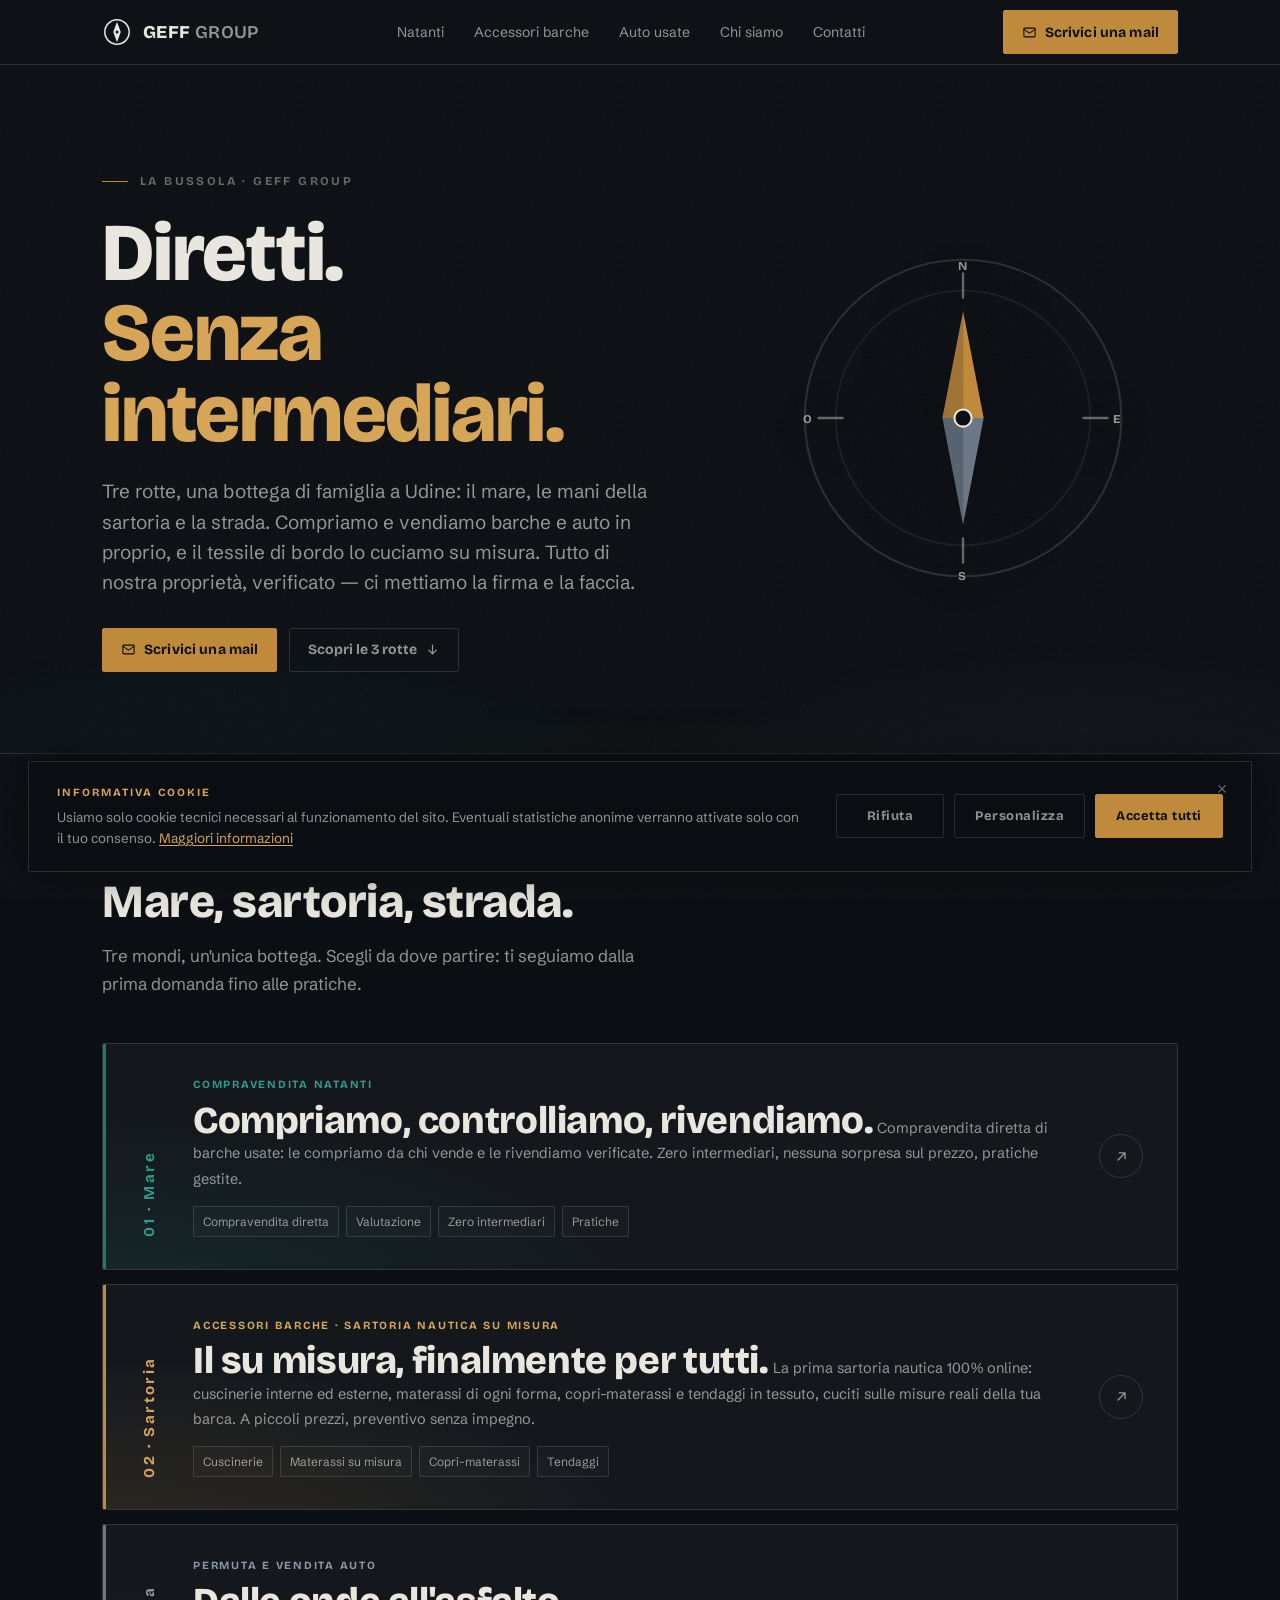
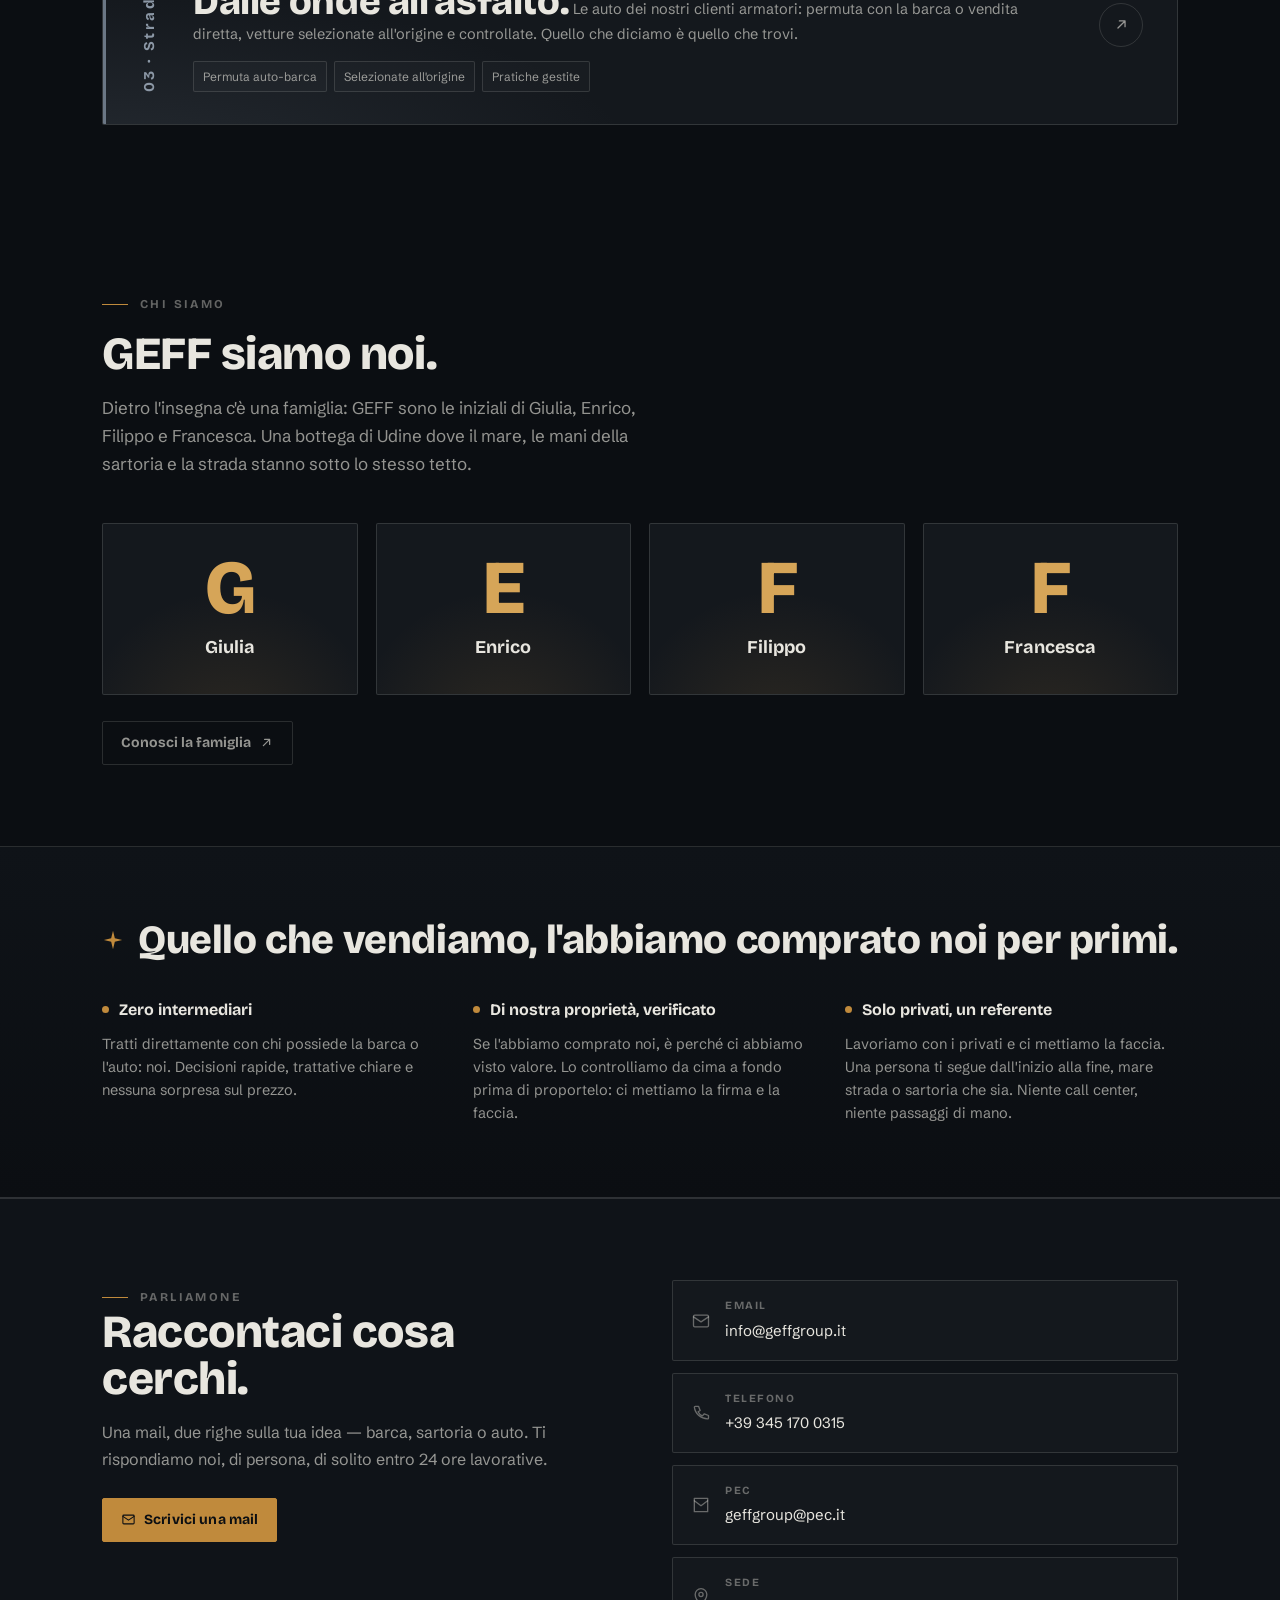
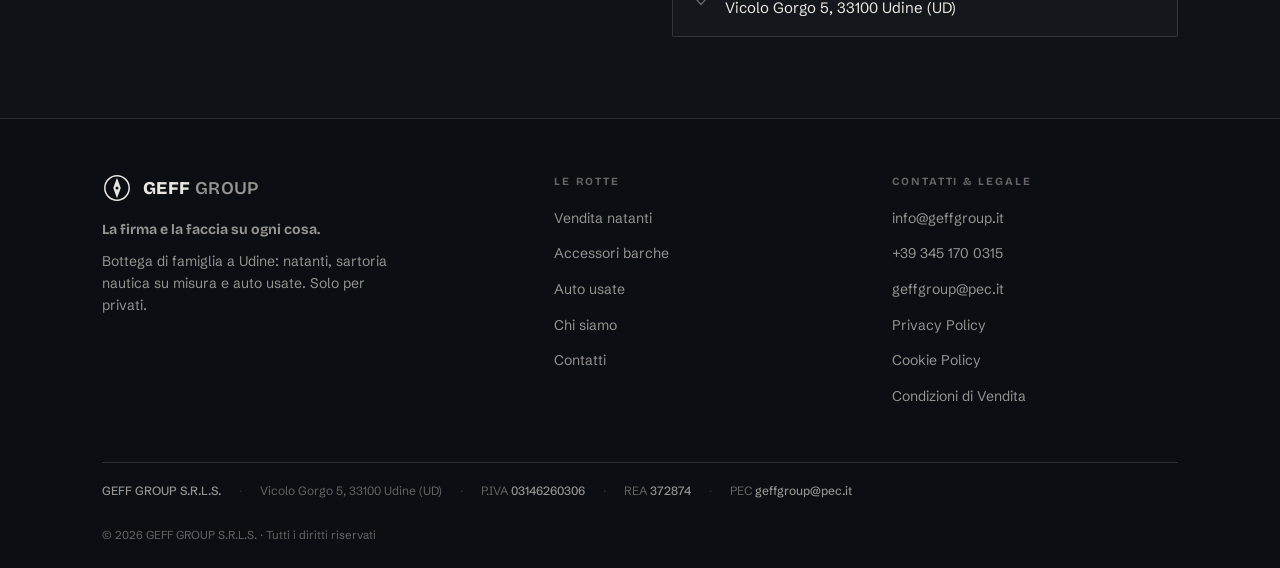
==== index.html @ a6ef64ca "feat: anteprima sito GEFF Group (natanti, sartoria, auto, legali) Sito statico: compravendita natant" ====
<!DOCTYPE html>
<html lang="it">
<head>
<meta charset="UTF-8">
<meta name="viewport" content="width=device-width, initial-scale=1.0, viewport-fit=cover">
<meta name="theme-color" content="#0b0e12">

<title>GEFF Group — Natanti, sartoria nautica e auto usate | Udine</title>
<meta name="description" content="GEFF Group: compravendita diretta di natanti e auto usate e sartoria nautica su misura. Zero intermediari, tutto di nostra proprietà, verificato. Bottega di famiglia a Udine, solo per privati.">

<!-- Open Graph base -->
<meta property="og:type" content="website">
<meta property="og:site_name" content="GEFF Group">
<meta property="og:title" content="GEFF Group — Diretti, senza intermediari.">
<meta property="og:description" content="Natanti, sartoria nautica su misura e auto usate. Una bottega di famiglia a Udine, solo per privati.">
<meta property="og:locale" content="it_IT">

<link rel="icon" type="image/svg+xml" href="assets/favicon.svg">
<link rel="preconnect" href="https://fonts.googleapis.com">
<link rel="preconnect" href="https://fonts.gstatic.com" crossorigin>
<link href="https://fonts.googleapis.com/css2?family=Bricolage+Grotesque:opsz,wght@12..96,400;12..96,600;12..96,700;12..96,800&family=Schibsted+Grotesk:wght@400;500;600&display=swap" rel="stylesheet">
<link rel="stylesheet" href="assets/css/style.css">
</head>
<body>

<a class="skip-link" href="#main">Salta al contenuto</a>

<!-- HEADER (tieni in sync su tutte le pagine) -->
<header class="site-header">
  <div class="container header-inner">
    <a class="brand" href="index.html" aria-label="GEFF Group — Home">
      <span class="mark" aria-hidden="true">
        <svg viewBox="0 0 32 32" fill="none" stroke="currentColor" stroke-width="1.6">
          <circle cx="16" cy="16" r="13"/>
          <g class="needle">
            <path d="M16 5 L20 16 L16 27 L12 16 Z" fill="currentColor" stroke="none"/>
          </g>
          <circle cx="16" cy="16" r="1.6" fill="#0f1318" stroke="none"/>
        </svg>
      </span>
      <span class="name">GEFF <span>GROUP</span></span>
    </a>

    <nav class="nav" id="primary-nav" aria-label="Navigazione principale">
      <a class="nav-link" href="natanti.html">Natanti</a>
      <a class="nav-link" href="accessori-barche.html">Accessori barche</a>
      <a class="nav-link" href="auto-usate.html">Auto usate</a>
      <a class="nav-link" href="chi-siamo.html">Chi siamo</a>
      <a class="nav-link" href="contatti.html">Contatti</a>
    </nav>

    <div class="header-actions">
      <button class="btn-cta" type="button" data-open-modal="modal-contatto">
        <svg viewBox="0 0 24 24" fill="none" stroke="currentColor" stroke-width="1.7" stroke-linecap="round" stroke-linejoin="round" aria-hidden="true"><rect x="3" y="5" width="18" height="14" rx="1.5"/><path d="m3 7 9 6 9-6"/></svg>
        <span class="lbl-long">Scrivici una mail</span>
        <span class="lbl-short">Scrivici</span>
      </button>
      <button class="burger" type="button" aria-label="Apri il menu" aria-expanded="false" aria-controls="primary-nav">
        <span></span><span></span><span></span>
      </button>
    </div>
  </div>
</header>
<!-- /HEADER -->

<main id="main">

  <!-- ===== HERO ===== -->
  <section class="hero">
    <div class="container">
      <div class="hero-grid">
        <div>
          <p class="eyebrow hero-eyebrow rv">La Bussola · GEFF Group</p>
          <h1 class="hero-title rv rv-d1">Diretti.<em>Senza intermediari.</em></h1>
          <p class="hero-lead rv rv-d2">Tre rotte, una bottega di famiglia a Udine: il mare, le mani della sartoria e la strada. Compriamo e vendiamo barche e auto in proprio, e il tessile di bordo lo cuciamo su misura. Tutto di nostra proprietà, verificato — ci mettiamo la firma e la faccia.</p>
          <div class="hero-ctas rv rv-d3">
            <button class="btn-cta" type="button" data-open-modal="modal-contatto">
              <svg viewBox="0 0 24 24" fill="none" stroke="currentColor" stroke-width="1.7" stroke-linecap="round" stroke-linejoin="round" aria-hidden="true"><rect x="3" y="5" width="18" height="14" rx="1.5"/><path d="m3 7 9 6 9-6"/></svg>
              Scrivici una mail
            </button>
            <a class="btn-ghost" href="#rotte">
              Scopri le 3 rotte
              <svg viewBox="0 0 24 24" fill="none" stroke="currentColor" stroke-width="2" stroke-linecap="round" stroke-linejoin="round" aria-hidden="true"><path d="M12 5v14M6 13l6 6 6-6"/></svg>
            </a>
          </div>
        </div>

        <!-- Segno bussola in SVG, niente foto -->
        <div class="hero-compass rv rv-d2" aria-hidden="true">
          <svg viewBox="0 0 200 200" fill="none">
            <circle class="ring" cx="100" cy="100" r="92" stroke-width="1.2"/>
            <circle class="ring-2" cx="100" cy="100" r="74" stroke-width="1"/>
            <g class="rotor">
              <!-- tacche cardinali -->
              <g class="tick" stroke-width="1.4" stroke-linecap="round">
                <path d="M100 16 V30"/><path d="M100 170 V184"/>
                <path d="M16 100 H30"/><path d="M170 100 H184"/>
              </g>
              <!-- ago: nord ottone, sud acciaio -->
              <path class="needle-n" d="M100 38 L112 100 L100 100 Z"/>
              <path class="needle-n" d="M100 38 L88 100 L100 100 Z" opacity=".82"/>
              <path class="needle-s" d="M100 162 L112 100 L100 100 Z"/>
              <path class="needle-s" d="M100 162 L88 100 L100 100 Z" opacity=".82"/>
              <circle cx="100" cy="100" r="5" fill="#0b0e12" stroke="#e8e6df" stroke-width="1.2"/>
            </g>
            <!-- lettere cardinali -->
            <text class="label" x="100" y="14" text-anchor="middle">N</text>
            <text class="label" x="100" y="194" text-anchor="middle">S</text>
            <text class="label" x="190" y="103" text-anchor="middle">E</text>
            <text class="label" x="10" y="103" text-anchor="middle">O</text>
          </svg>
        </div>
      </div>
    </div>
  </section>

  <!-- ===== LE 3 ROTTE (cuore visivo) ===== -->
  <section class="section" id="rotte" aria-labelledby="rotte-title">
    <div class="container">
      <div class="section-head">
        <p class="eyebrow rv">Le tre rotte</p>
        <h2 class="section-title rv rv-d1" id="rotte-title">Mare, sartoria, strada.</h2>
        <p class="section-intro rv rv-d2">Tre mondi, un'unica bottega. Scegli da dove partire: ti seguiamo dalla prima domanda fino alle pratiche.</p>
      </div>

      <div class="routes">
        <!-- 01 · MARE -->
        <a class="route rv" data-zona="mare" href="natanti.html" aria-label="Vendita natanti — vai alla pagina">
          <span class="route-index">01 · Mare</span>
          <span class="route-body">
            <span class="route-kicker">Compravendita natanti</span>
            <span class="route-title">Compriamo, controlliamo, rivendiamo.</span>
            <span class="route-desc">Compravendita diretta di barche usate: le compriamo da chi vende e le rivendiamo verificate. Zero intermediari, nessuna sorpresa sul prezzo, pratiche gestite.</span>
            <ul class="route-tags">
              <li>Compravendita diretta</li>
              <li>Valutazione</li>
              <li>Zero intermediari</li>
              <li>Pratiche</li>
            </ul>
          </span>
          <span class="route-go" aria-hidden="true">
            <svg viewBox="0 0 24 24" fill="none" stroke="currentColor" stroke-width="1.8" stroke-linecap="round" stroke-linejoin="round"><path d="M7 17 17 7M9 7h8v8"/></svg>
          </span>
        </a>

        <!-- 02 · SARTORIA -->
        <a class="route rv rv-d1" data-zona="sartoria" href="accessori-barche.html" aria-label="Vendita accessori barche e sartoria nautica — vai alla pagina">
          <span class="route-index">02 · Sartoria</span>
          <span class="route-body">
            <span class="route-kicker">Accessori barche · sartoria nautica su misura</span>
            <span class="route-title">Il su misura, finalmente per tutti.</span>
            <span class="route-desc">La prima sartoria nautica 100% online: cuscinerie interne ed esterne, materassi di ogni forma, copri-materassi e tendaggi in tessuto, cuciti sulle misure reali della tua barca. A piccoli prezzi, preventivo senza impegno.</span>
            <ul class="route-tags">
              <li>Cuscinerie</li>
              <li>Materassi su misura</li>
              <li>Copri-materassi</li>
              <li>Tendaggi</li>
            </ul>
          </span>
          <span class="route-go" aria-hidden="true">
            <svg viewBox="0 0 24 24" fill="none" stroke="currentColor" stroke-width="1.8" stroke-linecap="round" stroke-linejoin="round"><path d="M7 17 17 7M9 7h8v8"/></svg>
          </span>
        </a>

        <!-- 03 · STRADA -->
        <a class="route rv rv-d2" data-zona="strada" href="auto-usate.html" aria-label="Permuta e vendita auto — vai alla pagina">
          <span class="route-index">03 · Strada</span>
          <span class="route-body">
            <span class="route-kicker">Permuta e vendita auto</span>
            <span class="route-title">Dalle onde all'asfalto.</span>
            <span class="route-desc">Le auto dei nostri clienti armatori: permuta con la barca o vendita diretta, vetture selezionate all'origine e controllate. Quello che diciamo è quello che trovi.</span>
            <ul class="route-tags">
              <li>Permuta auto-barca</li>
              <li>Selezionate all'origine</li>
              <li>Pratiche gestite</li>
            </ul>
          </span>
          <span class="route-go" aria-hidden="true">
            <svg viewBox="0 0 24 24" fill="none" stroke="currentColor" stroke-width="1.8" stroke-linecap="round" stroke-linejoin="round"><path d="M7 17 17 7M9 7h8v8"/></svg>
          </span>
        </a>
      </div>
    </div>
  </section>

  <!-- ===== CHI SIAMO — il nome è la famiglia (fatto vero, dal titolare) ===== -->
  <section class="section" id="famiglia" aria-labelledby="famiglia-title">
    <div class="container">
      <div class="section-head rv">
        <p class="eyebrow">Chi siamo</p>
        <h2 class="section-title" id="famiglia-title">GEFF siamo noi.</h2>
        <p class="section-intro">Dietro l'insegna c'è una famiglia: GEFF sono le iniziali di Giulia, Enrico, Filippo e Francesca. Una bottega di Udine dove il mare, le mani della sartoria e la strada stanno sotto lo stesso tetto.</p>
      </div>
      <div class="acronimo rv rv-d1">
        <div class="lettera"><span class="big">G</span><span class="nome">Giulia</span></div>
        <div class="lettera"><span class="big">E</span><span class="nome">Enrico</span></div>
        <div class="lettera"><span class="big">F</span><span class="nome">Filippo</span></div>
        <div class="lettera"><span class="big">F</span><span class="nome">Francesca</span></div>
      </div>
      <p class="rv rv-d2" style="margin-top:26px">
        <a class="btn-ghost" href="chi-siamo.html">
          Conosci la famiglia
          <svg viewBox="0 0 24 24" fill="none" stroke="currentColor" stroke-width="2" stroke-linecap="round" stroke-linejoin="round" aria-hidden="true"><path d="M7 17 17 7M9 7h8v8"/></svg>
        </a>
      </p>
    </div>
  </section>

  <!-- ===== ETHOS: perché conviene trattare diretto con noi ===== -->
  <section class="ethos" aria-labelledby="ethos-title">
    <div class="container">
      <p class="ethos-claim rv">
        <span class="star" aria-hidden="true">
          <svg viewBox="0 0 24 24" fill="currentColor"><path d="M12 2 14 10 22 12 14 14 12 22 10 14 2 12 10 10Z"/></svg>
        </span>
        <span id="ethos-title">Quello che vendiamo, l'abbiamo comprato noi per primi.</span>
      </p>
      <div class="ethos-grid">
        <div class="ethos-item rv">
          <h3 class="ethos-h"><span class="dot" aria-hidden="true"></span>Zero intermediari</h3>
          <p>Tratti direttamente con chi possiede la barca o l'auto: noi. Decisioni rapide, trattative chiare e nessuna sorpresa sul prezzo.</p>
        </div>
        <div class="ethos-item rv rv-d1">
          <h3 class="ethos-h"><span class="dot" aria-hidden="true"></span>Di nostra proprietà, verificato</h3>
          <p>Se l'abbiamo comprato noi, è perché ci abbiamo visto valore. Lo controlliamo da cima a fondo prima di proportelo: ci mettiamo la firma e la faccia.</p>
        </div>
        <div class="ethos-item rv rv-d2">
          <h3 class="ethos-h"><span class="dot" aria-hidden="true"></span>Solo privati, un referente</h3>
          <p>Lavoriamo con i privati e ci mettiamo la faccia. Una persona ti segue dall'inizio alla fine, mare strada o sartoria che sia. Niente call center, niente passaggi di mano.</p>
        </div>
      </div>
    </div>
  </section>

  <!-- ===== CONTATTO ===== -->
  <section class="section contact" id="contatti" aria-labelledby="contatti-title">
    <div class="container">
      <div class="contact-grid">
        <div>
          <p class="eyebrow rv">Parliamone</p>
          <h2 class="contact-title rv rv-d1" id="contatti-title">Raccontaci cosa cerchi.</h2>
          <p class="contact-lead rv rv-d2">Una mail, due righe sulla tua idea — barca, sartoria o auto. Ti rispondiamo noi, di persona, di solito entro 24 ore lavorative.</p>
          <div class="contact-ctas rv rv-d2">
            <button class="btn-cta" type="button" data-open-modal="modal-contatto">
              <svg viewBox="0 0 24 24" fill="none" stroke="currentColor" stroke-width="1.7" stroke-linecap="round" stroke-linejoin="round" aria-hidden="true"><rect x="3" y="5" width="18" height="14" rx="1.5"/><path d="m3 7 9 6 9-6"/></svg>
              Scrivici una mail
            </button>
          </div>
        </div>

        <div class="contact-cards rv rv-d1">
          <a class="contact-card" href="mailto:info@geffgroup.it">
            <svg viewBox="0 0 24 24" fill="none" stroke="currentColor" stroke-width="1.6" stroke-linecap="round" stroke-linejoin="round" aria-hidden="true"><rect x="3" y="5" width="18" height="14" rx="1.5"/><path d="m3 7 9 6 9-6"/></svg>
            <span><span class="cc-label">Email</span><span class="cc-value">info@geffgroup.it</span></span>
          </a>
          <a class="contact-card" href="tel:+393451700315">
            <svg viewBox="0 0 24 24" fill="none" stroke="currentColor" stroke-width="1.6" stroke-linecap="round" stroke-linejoin="round" aria-hidden="true"><path d="M5 4h4l2 5-2.5 1.5a11 11 0 0 0 5 5L16 13l5 2v3a1 1 0 0 1-1 1A16 16 0 0 1 4 5a1 1 0 0 1 1-1z"/></svg>
            <span><span class="cc-label">Telefono</span><span class="cc-value">+39 345 170 0315</span></span>
          </a>
          <a class="contact-card" href="mailto:geffgroup@pec.it">
            <svg viewBox="0 0 24 24" fill="none" stroke="currentColor" stroke-width="1.6" stroke-linecap="round" stroke-linejoin="round" aria-hidden="true"><path d="M4 4h16v16H4z"/><path d="m4 7 8 6 8-6"/></svg>
            <span><span class="cc-label">PEC</span><span class="cc-value">geffgroup@pec.it</span></span>
          </a>
          <div class="contact-card">
            <svg viewBox="0 0 24 24" fill="none" stroke="currentColor" stroke-width="1.6" stroke-linecap="round" stroke-linejoin="round" aria-hidden="true"><path d="M12 21s7-6.5 7-12a7 7 0 0 0-14 0c0 5.5 7 12 7 12z"/><circle cx="12" cy="9" r="2.5"/></svg>
            <span><span class="cc-label">Sede</span><span class="cc-value">Vicolo Gorgo 5, 33100 Udine (UD)</span></span>
          </div>
        </div>
      </div>
    </div>
  </section>

</main>

<!-- FOOTER (tieni in sync su tutte le pagine) -->
<footer class="site-footer">
  <div class="container">
    <div class="footer-top">
      <div class="footer-brand">
        <a class="brand" href="index.html" aria-label="GEFF Group — Home">
          <span class="mark" aria-hidden="true">
            <svg viewBox="0 0 32 32" fill="none" stroke="currentColor" stroke-width="1.6"><circle cx="16" cy="16" r="13"/><path d="M16 5 L20 16 L16 27 L12 16 Z" fill="currentColor" stroke="none"/><circle cx="16" cy="16" r="1.6" fill="#0f1318" stroke="none"/></svg>
          </span>
          <span class="name">GEFF <span>GROUP</span></span>
        </a>
        <p class="footer-claim">La firma e la faccia su ogni cosa.</p>
        <p>Bottega di famiglia a Udine: natanti, sartoria nautica su misura e auto usate. Solo per privati.</p>
      </div>

      <div class="footer-col">
        <h4>Le rotte</h4>
        <ul>
          <li><a href="natanti.html">Vendita natanti</a></li>
          <li><a href="accessori-barche.html">Accessori barche</a></li>
          <li><a href="auto-usate.html">Auto usate</a></li>
          <li><a href="chi-siamo.html">Chi siamo</a></li>
          <li><a href="contatti.html">Contatti</a></li>
        </ul>
      </div>

      <div class="footer-col">
        <h4>Contatti &amp; legale</h4>
        <ul>
          <li><a href="mailto:info@geffgroup.it">info@geffgroup.it</a></li>
          <li><a href="tel:+393451700315">+39 345 170 0315</a></li>
          <li><a href="mailto:geffgroup@pec.it">geffgroup@pec.it</a></li>
          <li><a href="privacy.html">Privacy Policy</a></li>
          <li><a href="cookie-policy.html">Cookie Policy</a></li>
          <li><a href="condizioni-di-vendita.html">Condizioni di Vendita</a></li>
        </ul>
      </div>
    </div>

    <!-- dati azienda reali — da verificare col titolare -->
    <div class="footer-legal">
      <span><b>GEFF GROUP S.R.L.S.</b></span>
      <span class="sep">·</span>
      <span>Vicolo Gorgo 5, 33100 Udine (UD)</span>
      <span class="sep">·</span>
      <span>P.IVA <b>03146260306</b></span>
      <span class="sep">·</span>
      <span>REA <b>372874</b></span>
      <span class="sep">·</span>
      <span>PEC <b>geffgroup@pec.it</b></span>
    </div>
    <p class="footer-copy">© 2026 GEFF GROUP S.R.L.S. · Tutti i diritti riservati</p>
  </div>
</footer>
<!-- /FOOTER -->

<!-- ===== MODALE FORM DI CONTATTO (Web3Forms) ===== -->
<div class="modal-backdrop" id="modal-contatto" role="dialog" aria-modal="true" aria-labelledby="modal-contatto-title">
  <div class="modal">
    <button class="modal-close" type="button" onclick="closeModal('modal-contatto')" aria-label="Chiudi">&times;</button>
    <p class="eyebrow modal-eyebrow">Scrivici</p>
    <h2 class="modal-title" id="modal-contatto-title">Raccontaci cosa cerchi</h2>
    <p class="modal-sub">Compila il modulo: ti rispondiamo all'indirizzo che ci lasci, di solito entro 24 ore lavorative.</p>

    <form class="geff-form" id="form-contatto">
      <!-- TODO: generare una access key Web3Forms per info@geffgroup.it su web3forms.com — NON riusare quella di relacs (2e9533d4...), altrimenti le mail vanno a relacs -->
      <input type="hidden" name="access_key" value="REPLACE_WITH_GEFF_WEB3FORMS_KEY">
      <input type="hidden" name="subject" value="Richiesta dal sito - GEFF Group">
      <input type="hidden" name="from_name" value="Sito GEFF Group">
      <!-- honeypot anti-spam: gli umani non lo vedono né lo compilano -->
      <input type="checkbox" name="botcheck" class="hp-field" tabindex="-1" autocomplete="off" aria-hidden="true">

      <div class="form-row">
        <div class="form-group">
          <label class="form-label" for="c-nome">Nome</label>
          <input class="form-input" id="c-nome" name="nome" type="text" required placeholder="Il tuo nome" autocomplete="given-name">
        </div>
        <div class="form-group">
          <label class="form-label" for="c-cognome">Cognome</label>
          <input class="form-input" id="c-cognome" name="cognome" type="text" required placeholder="Il tuo cognome" autocomplete="family-name">
        </div>
      </div>
      <div class="form-group">
        <label class="form-label" for="c-email">Email</label>
        <input class="form-input" id="c-email" name="email" type="email" required placeholder="email@esempio.com" autocomplete="email">
      </div>
      <div class="form-group">
        <label class="form-label" for="c-tel">Telefono <span class="opt">(opzionale)</span></label>
        <input class="form-input" id="c-tel" name="telefono" type="tel" placeholder="+39 333 000 0000" autocomplete="tel">
      </div>
      <div class="form-group">
        <label class="form-label" for="c-richiesta">La tua richiesta</label>
        <textarea class="form-textarea" id="c-richiesta" name="richiesta" required placeholder="Mare, sartoria o auto? Raccontaci cosa cerchi…"></textarea>
      </div>
      <label class="form-consent">
        <input type="checkbox" id="c-consent" name="consenso_privacy" required>
        <span>Ho letto e accetto la <a href="privacy.html" target="_blank" rel="noopener">Privacy Policy</a> e acconsento al trattamento dei miei dati per essere ricontattato. <span class="req">*</span></span>
      </label>
      <button class="form-submit" type="submit">Invia richiesta</button>
      <p class="form-status" role="status" aria-live="polite"></p>
    </form>
  </div>
</div>

<!-- ===== COOKIE BANNER ===== -->
<div class="cookie-banner" id="cookie-banner" role="dialog" aria-labelledby="cb-title" aria-describedby="cb-desc">
  <button class="cb-close" type="button" data-consent="deny" aria-label="Chiudi e rifiuta i cookie non necessari">&times;</button>
  <div class="cb-inner">
    <div class="cb-text">
      <strong id="cb-title">Informativa cookie</strong>
      <p id="cb-desc">Usiamo solo cookie tecnici necessari al funzionamento del sito. Eventuali statistiche anonime verranno attivate solo con il tuo consenso. <a href="cookie-policy.html">Maggiori informazioni</a></p>
    </div>
    <div class="cb-actions">
      <button class="cb-btn cb-deny" type="button" data-consent="deny">Rifiuta</button>
      <button class="cb-btn cb-custom" type="button" data-action="prefs" aria-expanded="false" aria-controls="cb-prefs">Personalizza</button>
      <button class="cb-btn cb-accept" type="button" data-consent="accept">Accetta tutti</button>
    </div>
  </div>

  <div class="cb-prefs" id="cb-prefs" hidden>
    <div class="cb-pref-row">
      <div class="cb-pref-info">
        <strong>Cookie necessari</strong>
        <p>Indispensabili per il funzionamento del sito e per ricordare le tue scelte. Sempre attivi.</p>
      </div>
      <label class="cb-switch">
        <input type="checkbox" checked disabled aria-label="Cookie necessari (sempre attivi)">
        <span class="cb-slider"></span>
      </label>
    </div>
    <div class="cb-pref-row">
      <div class="cb-pref-info">
        <strong>Statistiche anonime</strong>
        <p>Misurazione aggregata e anonima delle visite, senza profilazione. Al momento non è collegato alcuno strumento: questa scelta vale per quando lo sarà.</p>
      </div>
      <label class="cb-switch">
        <input type="checkbox" id="cb-analytics" aria-label="Statistiche anonime">
        <span class="cb-slider"></span>
      </label>
    </div>
    <div class="cb-prefs-actions">
      <button class="cb-btn cb-deny" type="button" data-consent="deny">Rifiuta tutti</button>
      <button class="cb-btn cb-accept" type="button" data-action="save">Salva preferenze</button>
    </div>
  </div>
</div>

<script src="assets/js/main.js"></script>
</body>
</html>
---- assets/css/style.css ----
/* =========================================================================
   GEFF GROUP — foglio di stile condiviso
   Direzione: "La Bussola semplificata" — palette scura, segno bussola,
   le 3 rotte Mare / Sartoria / Strada come cuore visivo.
   Font: Bricolage Grotesque (display) + Schibsted Grotesk (testo).
   ========================================================================= */

/* ---- TOKENS (palette da "La Bussola") ---------------------------------- */
:root{
  --carbone:#14181d;
  --carbone-2:#0f1318;
  --inchiostro:#0b0e12;
  --testo:#e8e6df;
  --testo-soft:rgba(232,230,223,.62);
  --testo-faint:rgba(232,230,223,.40);
  --linea:rgba(232,230,223,.14);
  --linea-soft:rgba(232,230,223,.07);

  /* colori-zona dei 3 servizi */
  --mare:#1f7a6e;       --mare-soft:#2e9c8d;
  --sartoria:#c08a3c;   --sartoria-soft:#d6a558;
  --strada:#6b7785;     --strada-soft:#8c98a6;

  --bordo-r:2px;
  --ease:cubic-bezier(.7,0,.18,1);
  --dur:.6s;

  --maxw:1180px;
  --gutter:clamp(18px,5vw,52px);
  --header-h:64px;
}

/* ---- RESET ------------------------------------------------------------- */
*,*::before,*::after{box-sizing:border-box;margin:0;padding:0}
html{
  overflow-x:clip;
  scroll-behavior:smooth;
  scroll-padding-top:calc(var(--header-h) + 12px);
}
body{
  background:var(--inchiostro);
  color:var(--testo);
  font-family:"Schibsted Grotesk",system-ui,sans-serif;
  font-size:16px;
  line-height:1.6;
  -webkit-font-smoothing:antialiased;
  text-rendering:optimizeLegibility;
  overflow-x:clip;
  max-width:100vw;
}
img{max-width:100%;height:auto;display:block}
a{color:inherit;text-decoration:none}
::selection{background:var(--sartoria);color:var(--inchiostro)}

/* grana sottile fissa: dà profondità senza colore piatto */
body::before{
  content:"";
  position:fixed;inset:0;
  pointer-events:none;z-index:1;
  opacity:.05;
  background-image:url("data:image/svg+xml,%3Csvg xmlns='http://www.w3.org/2000/svg' width='160' height='160'%3E%3Cfilter id='n'%3E%3CfeTurbulence type='fractalNoise' baseFrequency='.85' numOctaves='2' stitchTiles='stitch'/%3E%3C/filter%3E%3Crect width='100%25' height='100%25' filter='url(%23n)'/%3E%3C/svg%3E");
}

/* contenuto sopra la grana (l'header NON va qui: usa il suo z-index:100 sticky,
   altrimenti questa regola più specifica lo declasserebbe a relative/z-index:2) */
.shell,main,footer.site-footer{position:relative;z-index:2}

/* ---- ACCESSIBILITÀ: skip link + focus --------------------------------- */
.skip-link{
  position:absolute;left:12px;top:-60px;z-index:1000;
  background:var(--sartoria);color:var(--inchiostro);
  font-family:"Bricolage Grotesque",sans-serif;font-weight:700;
  padding:10px 16px;border-radius:var(--bordo-r);
  transition:top .2s ease;
}
.skip-link:focus{top:12px}

a:focus-visible,button:focus-visible,
input:focus-visible,textarea:focus-visible,
[tabindex]:focus-visible{
  outline:2px solid var(--sartoria);
  outline-offset:3px;
}

/* ---- UTILITY LAYOUT ---------------------------------------------------- */
.container{
  width:100%;
  max-width:var(--maxw);
  margin-inline:auto;
  padding-inline:var(--gutter);
}
.eyebrow{
  font-family:"Bricolage Grotesque",sans-serif;
  font-size:12px;font-weight:700;
  letter-spacing:.2em;text-transform:uppercase;
  color:var(--testo-faint);
  display:inline-flex;align-items:center;gap:12px;
}
.eyebrow::before{
  content:"";width:26px;height:1px;background:var(--sartoria);display:inline-block;
}

/* ---- HEADER ------------------------------------------------------------ */
.site-header{
  position:sticky;top:0;z-index:100;
  background:rgba(15,19,24,.86);
  -webkit-backdrop-filter:blur(14px);backdrop-filter:blur(14px);
  border-bottom:1px solid var(--linea);
}
.header-inner{
  display:flex;align-items:center;justify-content:space-between;gap:16px;
  min-height:var(--header-h);
  padding-block:10px;
}
.brand{display:flex;align-items:center;gap:11px;flex:0 0 auto}
.brand .mark{width:30px;height:30px;flex:0 0 auto;color:var(--testo)}
.brand .mark .needle{transition:transform 1.1s var(--ease)}
.brand:hover .mark .needle{transform:rotate(135deg)}
.brand .name{
  font-family:"Bricolage Grotesque",sans-serif;
  font-weight:800;font-size:clamp(15px,2vw,18px);
  letter-spacing:.02em;line-height:1;
}
.brand .name span{color:var(--testo-soft);font-weight:600}

.nav{display:flex;align-items:center;gap:4px}
.nav-link{
  font-size:14px;color:var(--testo-soft);
  padding:9px 13px;border-radius:var(--bordo-r);
  position:relative;transition:color .2s;white-space:nowrap;
}
.nav-link::after{
  content:"";position:absolute;left:13px;right:13px;bottom:4px;height:1px;
  background:var(--sartoria);transform:scaleX(0);transform-origin:left;
  transition:transform .3s var(--ease);
}
.nav-link:hover,.nav-link[aria-current="page"]{color:var(--testo)}
.nav-link:hover::after,.nav-link[aria-current="page"]::after{transform:scaleX(1)}

.header-actions{display:flex;align-items:center;gap:10px;flex:0 0 auto}

/* CTA principale "Scrivici una mail" */
.btn-cta{
  display:inline-flex;align-items:center;gap:8px;
  min-height:44px;padding:10px 18px;
  font-family:"Bricolage Grotesque",sans-serif;
  font-weight:700;font-size:14px;letter-spacing:.01em;
  color:var(--inchiostro);background:var(--sartoria);
  border:1px solid var(--sartoria);border-radius:var(--bordo-r);
  cursor:pointer;transition:transform .25s var(--ease),filter .25s;
}
.btn-cta svg{width:15px;height:15px;flex:0 0 auto}
.btn-cta:hover{filter:brightness(1.08);transform:translateY(-1px)}

/* CTA secondaria (bordo) */
.btn-ghost{
  display:inline-flex;align-items:center;gap:8px;
  min-height:44px;padding:10px 18px;
  font-family:"Bricolage Grotesque",sans-serif;
  font-weight:700;font-size:14px;
  color:var(--testo-soft);background:transparent;
  border:1px solid var(--linea);border-radius:var(--bordo-r);
  cursor:pointer;transition:border-color .25s,color .25s,background .25s;
}
.btn-ghost svg{width:15px;height:15px;flex:0 0 auto}
.btn-ghost:hover{border-color:var(--sartoria);color:var(--testo)}

/* Hamburger (mobile) */
.burger{
  display:none;
  width:44px;height:44px;flex:0 0 auto;
  background:none;border:1px solid var(--linea);border-radius:var(--bordo-r);
  cursor:pointer;flex-direction:column;align-items:center;justify-content:center;gap:5px;
}
.burger span{display:block;width:20px;height:1.5px;background:var(--testo);
  transition:transform .25s ease,opacity .2s ease;transform-origin:center}
.burger[aria-expanded="true"] span:nth-child(1){transform:translateY(6.5px) rotate(45deg)}
.burger[aria-expanded="true"] span:nth-child(2){opacity:0}
.burger[aria-expanded="true"] span:nth-child(3){transform:translateY(-6.5px) rotate(-45deg)}

/* ---- HERO -------------------------------------------------------------- */
.hero{
  position:relative;overflow:hidden;
  padding-block:clamp(56px,11vh,120px) clamp(48px,9vh,96px);
  border-bottom:1px solid var(--linea);
}
/* alone radiale tricromatico in basso: evoca le 3 rotte, non un colore piatto */
.hero::after{
  content:"";position:absolute;inset:0;z-index:0;pointer-events:none;
  background:
    radial-gradient(70% 60% at 18% 120%, rgba(31,122,110,.20), transparent 60%),
    radial-gradient(70% 60% at 50% 130%, rgba(192,138,60,.16), transparent 60%),
    radial-gradient(70% 60% at 84% 120%, rgba(107,119,133,.18), transparent 60%);
}
.hero .container{position:relative;z-index:1}
.hero-grid{
  display:grid;grid-template-columns:1.15fr .85fr;
  gap:clamp(28px,5vw,64px);align-items:center;
}
.hero-eyebrow{margin-bottom:22px}
.hero-title{
  font-family:"Bricolage Grotesque",sans-serif;
  font-weight:800;letter-spacing:-.015em;line-height:.98;
  font-size:clamp(40px,7vw,82px);
  color:var(--testo);margin-bottom:22px;
}
.hero-title em{font-style:normal;color:var(--sartoria-soft);display:block}
.hero-lead{
  font-size:clamp(16px,1.5vw,19px);
  line-height:1.6;color:var(--testo-soft);
  max-width:46ch;margin-bottom:30px;
}
.hero-ctas{display:flex;flex-wrap:wrap;gap:12px;align-items:center}

/* segno bussola grande, lato hero (SVG, niente foto) */
.hero-compass{display:flex;align-items:center;justify-content:center}
.hero-compass svg{
  width:min(360px,80%);height:auto;color:var(--testo);
  filter:drop-shadow(0 10px 40px rgba(0,0,0,.4));
}
.hero-compass .ring{stroke:var(--linea)}
.hero-compass .ring-2{stroke:var(--linea-soft)}
.hero-compass .tick{stroke:var(--testo-faint)}
.hero-compass .needle-n{fill:var(--sartoria)}
.hero-compass .needle-s{fill:var(--strada)}
.hero-compass .label{
  font-family:"Bricolage Grotesque",sans-serif;font-weight:700;
  font-size:7px;letter-spacing:.12em;fill:var(--testo-soft);
}
@media(prefers-reduced-motion:no-preference){
  .hero-compass .rotor{
    transform-box:fill-box;transform-origin:center;
    animation:compass-drift 24s ease-in-out infinite;
  }
}
@keyframes compass-drift{
  0%,100%{transform:rotate(-6deg)}
  50%{transform:rotate(6deg)}
}

/* ---- SECTION GENERICHE ------------------------------------------------- */
.section{padding-block:clamp(56px,9vh,104px)}
.section-head{max-width:62ch;margin-bottom:clamp(32px,5vh,52px)}
.section-head .eyebrow{margin-bottom:16px}
.section-title{
  font-family:"Bricolage Grotesque",sans-serif;
  font-weight:800;letter-spacing:-.01em;line-height:1.04;
  font-size:clamp(28px,4vw,46px);color:var(--testo);
}
.section-intro{
  margin-top:16px;font-size:clamp(15px,1.4vw,17px);
  color:var(--testo-soft);line-height:1.65;max-width:54ch;
}

/* ---- LE 3 ROTTE (cuore visivo, versione scrollabile) ------------------ */
.routes{display:grid;gap:14px}
.route{
  position:relative;overflow:hidden;isolation:isolate;
  display:grid;grid-template-columns:auto 1fr auto;
  align-items:center;gap:clamp(16px,3vw,32px);
  padding:clamp(22px,3vw,32px) clamp(20px,3vw,34px);
  background:var(--carbone);
  border:1px solid var(--linea);border-radius:var(--bordo-r);
  color:inherit;
  transition:transform .35s var(--ease),border-color .35s,background .35s;
}
/* alone di colore-zona, in basso a sinistra del blocco */
.route::before{
  content:"";position:absolute;inset:0;z-index:-1;
  background:radial-gradient(80% 140% at 0% 120%, var(--zona-glow), transparent 62%);
  opacity:.55;transition:opacity .35s var(--ease);
}
/* barra di colore-zona a sinistra, come segnaletica */
.route::after{
  content:"";position:absolute;left:0;top:0;bottom:0;width:3px;
  background:var(--zona);
}
.route[data-zona="mare"]{--zona:var(--mare);--zona-soft:var(--mare-soft);--zona-glow:rgba(31,122,110,.32)}
.route[data-zona="sartoria"]{--zona:var(--sartoria);--zona-soft:var(--sartoria-soft);--zona-glow:rgba(192,138,60,.30)}
.route[data-zona="strada"]{--zona:var(--strada);--zona-soft:var(--strada-soft);--zona-glow:rgba(107,119,133,.34)}

.route:hover{transform:translateY(-3px);border-color:color-mix(in srgb,var(--zona) 55%, var(--linea))}
.route:hover::before{opacity:.9}

.route-index{
  font-family:"Bricolage Grotesque",sans-serif;
  font-weight:700;font-size:clamp(13px,1.3vw,15px);
  letter-spacing:.16em;color:var(--zona-soft);
  writing-mode:vertical-rl;transform:rotate(180deg);
  align-self:stretch;display:flex;align-items:center;
}
.route-body{min-width:0}
.route-kicker{
  font-family:"Bricolage Grotesque",sans-serif;
  font-size:11px;font-weight:700;letter-spacing:.16em;text-transform:uppercase;
  color:var(--zona-soft);display:block;margin-bottom:8px;
}
.route-title{
  font-family:"Bricolage Grotesque",sans-serif;
  font-weight:800;font-size:clamp(24px,3.2vw,38px);
  line-height:1;color:var(--testo);margin-bottom:10px;letter-spacing:-.01em;
}
.route-desc{font-size:14.5px;line-height:1.55;color:var(--testo-soft);max-width:54ch}
.route-tags{list-style:none;display:flex;flex-wrap:wrap;gap:7px;margin-top:14px}
.route-tags li{
  font-size:12px;color:var(--testo-soft);
  border:1px solid var(--linea);border-radius:var(--bordo-r);
  padding:5px 9px;background:rgba(255,255,255,.02);
}
.route-go{
  width:44px;height:44px;flex:0 0 auto;
  border:1px solid var(--linea);border-radius:50%;
  display:grid;place-items:center;color:var(--testo-soft);
  transition:transform .4s var(--ease),border-color .35s,color .35s,background .35s;
}
.route-go svg{width:17px;height:17px}
.route:hover .route-go{
  background:var(--zona);border-color:var(--zona);color:var(--inchiostro);
  transform:rotate(45deg);
}

/* ---- BLOCCO "CUORE DI FAMIGLIA" --------------------------------------- */
.family{
  display:grid;grid-template-columns:1fr 1fr;
  gap:clamp(28px,5vw,64px);align-items:center;
}
.family-figure{
  position:relative;
  border:1px solid var(--linea);border-radius:var(--bordo-r);
  background:linear-gradient(160deg,var(--carbone),var(--carbone-2));
  padding:clamp(28px,4vw,44px);
  min-height:280px;display:flex;flex-direction:column;justify-content:center;gap:18px;
  overflow:hidden;
}
.family-figure::after{
  content:"";position:absolute;inset:0;z-index:0;pointer-events:none;
  background:
    radial-gradient(60% 80% at 20% 0%, rgba(31,122,110,.16), transparent 55%),
    radial-gradient(60% 80% at 90% 100%, rgba(192,138,60,.16), transparent 55%);
}
.family-figure .duo{position:relative;z-index:1;display:flex;gap:14px;flex-wrap:wrap}
.duo-card{
  flex:1 1 130px;border:1px solid var(--linea);border-radius:var(--bordo-r);
  padding:16px 16px 18px;background:rgba(11,14,18,.5);
}
.duo-card .role{
  font-family:"Bricolage Grotesque",sans-serif;font-weight:700;
  font-size:11px;letter-spacing:.14em;text-transform:uppercase;
  margin-bottom:8px;display:flex;align-items:center;gap:8px;
}
.duo-card .role svg{width:16px;height:16px}
.duo-card.lui .role{color:var(--mare-soft)}
.duo-card.lei .role{color:var(--sartoria-soft)}
.duo-card p{font-size:13.5px;line-height:1.5;color:var(--testo-soft)}
.duo-card .name{color:var(--testo);font-weight:600}

.family-copy .eyebrow{margin-bottom:16px}
.family-title{
  font-family:"Bricolage Grotesque",sans-serif;
  font-weight:800;font-size:clamp(26px,3.6vw,40px);
  line-height:1.05;letter-spacing:-.01em;color:var(--testo);margin-bottom:16px;
}
.family-copy p{color:var(--testo-soft);line-height:1.65;margin-bottom:14px;max-width:52ch}
.family-copy .inline-link{
  color:var(--sartoria-soft);border-bottom:1px solid color-mix(in srgb,var(--sartoria) 40%,transparent);
  transition:color .2s,border-color .2s;
}
.family-copy .inline-link:hover{color:var(--testo);border-color:var(--sartoria)}

/* ---- BLOCCO ETHOS (perché niente foto / niente prezzi) ----------------- */
.ethos{
  border-block:1px solid var(--linea);
  background:linear-gradient(180deg,var(--carbone-2),var(--inchiostro));
}
.ethos .container{padding-block:clamp(48px,8vh,88px)}
.ethos-grid{display:grid;grid-template-columns:repeat(3,1fr);gap:clamp(20px,3vw,40px)}
.ethos-claim{
  font-family:"Bricolage Grotesque",sans-serif;
  font-weight:800;font-size:clamp(24px,3.4vw,40px);
  line-height:1.05;letter-spacing:-.01em;color:var(--testo);
  margin-bottom:clamp(28px,4vh,44px);display:flex;align-items:center;gap:14px;
}
.ethos-claim .star{color:var(--sartoria);flex:0 0 auto}
.ethos-claim .star svg{width:22px;height:22px;display:block}
.ethos-item .ethos-h{
  font-family:"Bricolage Grotesque",sans-serif;font-weight:700;
  font-size:16px;color:var(--testo);margin-bottom:10px;
  display:flex;align-items:center;gap:10px;
}
.ethos-item .ethos-h .dot{width:7px;height:7px;border-radius:50%;background:var(--sartoria);flex:0 0 auto}
.ethos-item p{font-size:14.5px;line-height:1.6;color:var(--testo-soft)}

/* ---- SEZIONE CONTATTO (home + pagina) --------------------------------- */
.contact{border-top:1px solid var(--linea);background:var(--carbone-2)}
.contact-grid{
  display:grid;grid-template-columns:1fr 1fr;
  gap:clamp(28px,5vw,64px);align-items:start;
}
.contact-title{
  font-family:"Bricolage Grotesque",sans-serif;
  font-weight:800;font-size:clamp(28px,4vw,46px);
  line-height:1.04;letter-spacing:-.01em;color:var(--testo);margin-bottom:16px;
}
.contact-lead{color:var(--testo-soft);line-height:1.65;margin-bottom:26px;max-width:46ch}
.contact-ctas{display:flex;flex-wrap:wrap;gap:12px;margin-bottom:8px}

/* card recapiti */
.contact-cards{display:grid;gap:12px}
.contact-card{
  display:flex;align-items:center;gap:14px;
  padding:16px 18px;min-height:44px;
  border:1px solid var(--linea);border-radius:var(--bordo-r);
  background:var(--carbone);color:var(--testo-soft);
  transition:border-color .25s,color .25s,transform .25s var(--ease);
}
.contact-card svg{width:20px;height:20px;flex:0 0 auto;color:var(--testo-faint);transition:color .25s}
.contact-card .cc-label{
  font-family:"Bricolage Grotesque",sans-serif;font-size:11px;font-weight:700;
  letter-spacing:.14em;text-transform:uppercase;color:var(--testo-faint);display:block;margin-bottom:3px;
}
.contact-card .cc-value{color:var(--testo);font-size:15px;word-break:break-word}
a.contact-card:hover{border-color:var(--sartoria);transform:translateY(-2px)}
a.contact-card:hover svg{color:var(--sartoria-soft)}

/* ---- FOOTER ------------------------------------------------------------ */
.site-footer{
  border-top:1px solid var(--linea);
  background:var(--inchiostro);
}
.footer-top{
  display:grid;grid-template-columns:1.4fr 1fr 1fr;
  gap:clamp(28px,4vw,52px);
  padding-block:clamp(40px,6vh,64px);
}
.footer-brand .brand{margin-bottom:16px}
.footer-claim{
  font-family:"Bricolage Grotesque",sans-serif;font-weight:700;
  font-size:18px;color:var(--testo);line-height:1.3;max-width:30ch;margin-bottom:8px;
}
.footer-brand p{color:var(--testo-soft);font-size:14px;line-height:1.6;max-width:34ch}
.footer-col h4{
  font-family:"Bricolage Grotesque",sans-serif;font-size:11px;font-weight:700;
  letter-spacing:.18em;text-transform:uppercase;color:var(--testo-faint);margin-bottom:14px;
}
.footer-col ul{list-style:none;display:grid;gap:10px}
.footer-col a,.footer-col span{font-size:14px;color:var(--testo-soft);line-height:1.5}
.footer-col a{transition:color .2s}
.footer-col a:hover{color:var(--testo)}
.footer-legal{
  border-top:1px solid var(--linea);
  padding-block:18px 24px;
  display:flex;flex-wrap:wrap;gap:8px 18px;align-items:baseline;
  font-size:12px;color:var(--testo-faint);line-height:1.7;
}
.footer-legal b{color:var(--testo-soft);font-weight:500}
.footer-legal .sep{opacity:.4}
.footer-copy{font-size:11.5px;color:var(--testo-faint);padding-bottom:24px}

/* ---- MODALE FORM ------------------------------------------------------- */
.modal-backdrop{
  position:fixed;inset:0;z-index:800;
  background:rgba(5,7,10,.82);
  -webkit-backdrop-filter:blur(4px);backdrop-filter:blur(4px);
  display:none;align-items:center;justify-content:center;padding:20px;
}
.modal-backdrop.open{display:flex}
.modal{
  background:var(--carbone);border:1px solid var(--linea);border-radius:var(--bordo-r);
  max-width:540px;width:100%;
  max-height:calc(100dvh - 40px);overflow-y:auto;
  padding:clamp(24px,4vw,40px);position:relative;
  animation:modal-in .3s var(--ease);
}
@keyframes modal-in{from{opacity:0;transform:translateY(18px)}to{opacity:1;transform:none}}
@media(prefers-reduced-motion:reduce){.modal{animation:none}}
.modal-close{
  position:absolute;top:14px;right:16px;
  width:40px;height:40px;display:grid;place-items:center;
  background:none;border:1px solid transparent;border-radius:var(--bordo-r);
  color:var(--testo-faint);font-size:20px;line-height:1;cursor:pointer;transition:color .2s,border-color .2s;
}
.modal-close:hover{color:var(--testo);border-color:var(--linea)}
.modal-eyebrow{margin-bottom:14px}
.modal-title{
  font-family:"Bricolage Grotesque",sans-serif;font-weight:800;
  font-size:clamp(22px,3vw,30px);color:var(--testo);line-height:1.08;
  margin-bottom:8px;letter-spacing:-.01em;
}
.modal-sub{color:var(--testo-soft);font-size:14.5px;line-height:1.55;margin-bottom:22px}

/* ---- FORM -------------------------------------------------------------- */
.form-row{display:grid;grid-template-columns:1fr 1fr;gap:14px}
.form-group{margin-bottom:16px}
.form-label{
  font-family:"Bricolage Grotesque",sans-serif;font-size:11px;font-weight:700;
  letter-spacing:.14em;text-transform:uppercase;color:var(--sartoria-soft);
  display:block;margin-bottom:7px;
}
.form-label .opt{color:var(--testo-faint);font-weight:600;letter-spacing:.04em;text-transform:none}
.form-input,.form-textarea{
  width:100%;background:var(--inchiostro);
  border:1px solid var(--linea);border-radius:var(--bordo-r);
  color:var(--testo);padding:12px 14px;
  font-family:"Schibsted Grotesk",system-ui,sans-serif;font-size:15px;
  transition:border-color .2s;outline:none;
}
.form-input::placeholder,.form-textarea::placeholder{color:var(--testo-faint)}
.form-input:focus,.form-textarea:focus{border-color:color-mix(in srgb,var(--sartoria) 60%,transparent)}
.form-textarea{resize:vertical;min-height:110px}

.form-consent{
  display:flex;align-items:flex-start;gap:11px;
  font-size:13px;line-height:1.55;color:var(--testo-soft);
  margin:4px 0 6px;cursor:pointer;
}
.form-consent input[type=checkbox]{
  appearance:none;-webkit-appearance:none;
  width:18px;height:18px;flex:0 0 auto;margin-top:2px;
  background:var(--inchiostro);border:1px solid color-mix(in srgb,var(--sartoria) 45%,transparent);
  border-radius:3px;cursor:pointer;position:relative;transition:background .2s,border-color .2s;
}
.form-consent input[type=checkbox]:checked{background:var(--sartoria);border-color:var(--sartoria)}
.form-consent input[type=checkbox]:checked::after{
  content:"";position:absolute;left:5px;top:1.5px;width:5px;height:10px;
  border:solid var(--inchiostro);border-width:0 2px 2px 0;transform:rotate(45deg);
}
.form-consent a{color:var(--sartoria-soft);text-decoration:underline;text-underline-offset:2px}
.form-consent a:hover{color:var(--testo)}
.form-consent .req{color:var(--sartoria-soft)}

.form-submit{
  width:100%;margin-top:18px;min-height:48px;
  font-family:"Bricolage Grotesque",sans-serif;font-weight:700;font-size:15px;
  letter-spacing:.02em;color:var(--inchiostro);background:var(--sartoria);
  border:none;border-radius:var(--bordo-r);padding:14px;cursor:pointer;
  transition:filter .25s;
}
.form-submit:hover{filter:brightness(1.08)}
.form-submit[disabled]{opacity:.55;cursor:wait;filter:none}

.form-status{
  margin-top:14px;min-height:1.4em;font-size:13px;line-height:1.5;
  color:var(--testo-soft);text-align:center;
}
.form-status.ok{color:var(--mare-soft)}
.form-status.err{color:#e0775f}

/* honeypot anti-spam, invisibile agli umani */
.hp-field{position:absolute;left:-9999px;width:1px;height:1px;overflow:hidden}

/* ---- REVEAL (load + scroll) -------------------------------------------- */
.rv{transition:opacity .8s ease,transform .8s var(--ease);opacity:1;transform:none}
.rv.rv-pre{opacity:0;transform:translateY(18px)}
.rv.in{opacity:1;transform:none}
.rv-d1{transition-delay:.1s}
.rv-d2{transition-delay:.2s}
.rv-d3{transition-delay:.3s}

/* ---- COOKIE BANNER ----------------------------------------------------- */
.cookie-banner{
  position:fixed;z-index:700;
  left:clamp(14px,3vw,28px);right:clamp(14px,3vw,28px);
  bottom:clamp(14px,3vw,28px);
  background:rgba(11,14,18,.97);border:1px solid var(--linea);border-radius:var(--bordo-r);
  -webkit-backdrop-filter:blur(10px);backdrop-filter:blur(10px);
  padding:clamp(16px,2.5vw,22px) clamp(18px,3vw,28px);
  display:none;opacity:0;transform:translateY(18px);
  transition:opacity .4s ease,transform .4s var(--ease);
  box-shadow:0 -2px 40px rgba(0,0,0,.55);
}
.cookie-banner.show{display:block}
.cookie-banner.show.in{opacity:1;transform:none}
.cb-inner{display:flex;align-items:center;gap:clamp(16px,3vw,28px);max-width:var(--maxw);margin-inline:auto;flex-wrap:wrap}
.cb-text{flex:1;min-width:240px}
.cb-text strong{
  font-family:"Bricolage Grotesque",sans-serif;font-size:11px;font-weight:700;
  letter-spacing:.18em;text-transform:uppercase;color:var(--sartoria-soft);
  display:block;margin-bottom:6px;
}
.cb-text p{font-size:13.5px;line-height:1.55;color:var(--testo-soft)}
.cb-text a{color:var(--sartoria-soft);text-decoration:underline;text-underline-offset:2px}
.cb-text a:hover{color:var(--testo)}
.cb-actions{display:flex;gap:10px;flex-shrink:0;flex-wrap:wrap}
.cb-btn{
  font-family:"Bricolage Grotesque",sans-serif;font-size:13px;font-weight:700;
  letter-spacing:.04em;padding:11px 20px;min-height:44px;cursor:pointer;
  border:1px solid transparent;border-radius:var(--bordo-r);min-width:108px;white-space:nowrap;
  transition:background .25s,color .25s,border-color .25s;
}
.cb-accept{background:var(--sartoria);color:var(--inchiostro);border-color:var(--sartoria)}
.cb-accept:hover{filter:brightness(1.08)}
.cb-deny,.cb-custom{background:transparent;color:var(--testo-soft);border-color:var(--linea)}
.cb-deny:hover,.cb-custom:hover{border-color:var(--sartoria);color:var(--testo)}
.cb-close{
  position:absolute;top:10px;right:12px;width:34px;height:34px;
  display:grid;place-items:center;background:none;border:none;border-radius:50%;
  color:var(--testo-faint);font-size:18px;line-height:1;cursor:pointer;transition:color .2s;
}
.cb-close:hover{color:var(--testo)}
.cb-prefs{max-width:var(--maxw);margin:18px auto 0;border-top:1px solid var(--linea);padding-top:18px}
.cb-prefs[hidden]{display:none}
.cb-pref-row{
  display:flex;align-items:flex-start;justify-content:space-between;gap:20px;
  padding:12px 0;border-bottom:1px solid var(--linea-soft);
}
.cb-pref-info{flex:1;min-width:0}
.cb-pref-info strong{
  font-family:"Bricolage Grotesque",sans-serif;font-size:12px;font-weight:700;
  letter-spacing:.1em;text-transform:uppercase;color:var(--testo);display:block;margin-bottom:4px;
}
.cb-pref-info p{font-size:12.5px;line-height:1.5;color:var(--testo-soft)}
.cb-prefs-actions{display:flex;gap:10px;justify-content:flex-end;margin-top:16px;flex-wrap:wrap}
.cb-switch{position:relative;display:inline-block;width:46px;height:26px;flex:0 0 auto}
.cb-switch input{position:absolute;opacity:0;width:100%;height:100%;margin:0;cursor:pointer}
.cb-slider{
  position:absolute;inset:0;background:rgba(255,255,255,.1);
  border:1px solid var(--linea);border-radius:26px;transition:background .25s,border-color .25s;
}
.cb-slider::before{
  content:"";position:absolute;width:18px;height:18px;left:3px;top:3px;
  background:var(--testo-soft);border-radius:50%;transition:transform .25s,background .25s;
}
.cb-switch input:checked + .cb-slider{background:var(--sartoria);border-color:var(--sartoria)}
.cb-switch input:checked + .cb-slider::before{transform:translateX(20px);background:var(--inchiostro)}
.cb-switch input:disabled{cursor:not-allowed}
.cb-switch input:disabled + .cb-slider{opacity:.5}
.cb-switch input:focus-visible + .cb-slider{outline:2px solid var(--sartoria);outline-offset:2px}

/* =========================================================================
   RESPONSIVE
   ========================================================================= */
@media(max-width:920px){
  .hero-grid{grid-template-columns:1fr;gap:clamp(32px,6vw,48px)}
  .hero-compass{order:-1}
  .hero-compass svg{width:min(240px,60%)}
  .family{grid-template-columns:1fr}
  .ethos-grid{grid-template-columns:1fr;gap:24px}
  .contact-grid{grid-template-columns:1fr}
  .footer-top{grid-template-columns:1fr 1fr}
  .footer-brand{grid-column:1 / -1}
}

@media(max-width:760px){
  :root{--header-h:60px}
  /* nav -> menu mobile a tendina */
  .nav{
    position:absolute;top:100%;left:0;right:0;
    flex-direction:column;align-items:stretch;gap:0;
    background:rgba(11,14,18,.99);
    -webkit-backdrop-filter:blur(16px);backdrop-filter:blur(16px);
    border-bottom:1px solid var(--linea);
    padding:8px 0;display:none;
  }
  .nav.open{display:flex}
  .nav-link{padding:14px var(--gutter);border-radius:0;font-size:15px}
  .nav-link::after{display:none}
  .burger{display:flex}
  /* in header tengo solo la CTA mail compatta accanto all'hamburger */
  .header-actions .btn-cta .lbl-long{display:none}
  .header-actions .btn-cta .lbl-short{display:inline}

  .route{grid-template-columns:auto 1fr;gap:16px}
  .route-go{display:none}              /* su mobile l'intero blocco è il link */
  .route::after{width:4px}

  .footer-top{grid-template-columns:1fr;gap:28px}
  .ethos-claim{font-size:clamp(22px,7vw,30px)}
}

@media(min-width:761px){
  .header-actions .btn-cta .lbl-short{display:none}
}

@media(max-width:480px){
  .form-row{grid-template-columns:1fr;gap:0}
  .hero-ctas .btn-cta,.hero-ctas .btn-ghost{flex:1 1 100%;justify-content:center}
  .cb-actions{display:grid;grid-template-columns:1fr 1fr;width:100%}
  .cb-actions .cb-accept{grid-column:1 / -1}
  .cb-btn{width:100%;min-width:0}
}

/* ---- REDUCED MOTION ---------------------------------------------------- */
@media(prefers-reduced-motion:reduce){
  *{transition-duration:.001ms !important;animation-duration:.001ms !important;animation-iteration-count:1 !important}
  .rv,.rv.rv-pre{opacity:1 !important;transform:none !important}
  html{scroll-behavior:auto}
}

/* =========================================================================
   COMPONENTI PAGINE INTERNE (natanti / sartoria / auto / chi siamo)
   Riusano i token e i font esistenti: niente stile scollegato.
   ========================================================================= */

/* Accento di zona a livello pagina: si imposta data-zona sul <main>, così
   eyebrow, numeri e bordi delle pagine seguono il colore del servizio.
   (la regola .route[data-zona] resta più specifica e non viene toccata) */
[data-zona="mare"]    {--zona:var(--mare);    --zona-soft:var(--mare-soft);    --zona-glow:rgba(31,122,110,.30)}
[data-zona="sartoria"]{--zona:var(--sartoria);--zona-soft:var(--sartoria-soft);--zona-glow:rgba(192,138,60,.28)}
[data-zona="strada"]  {--zona:var(--strada);  --zona-soft:var(--strada-soft);  --zona-glow:rgba(107,119,133,.32)}

/* eyebrow che prende il colore-zona invece del grigio neutro */
.eyebrow.zona{color:var(--zona-soft)}
.eyebrow.zona::before{background:var(--zona)}

/* su queste pagine l'ago nord della bussola segue la zona */
[data-zona] .hero-compass .needle-n{fill:var(--zona)}

/* PROCESSO A TAPPE — "come lavoriamo" */
.steps{display:grid;gap:14px;counter-reset:step}
.step{
  display:grid;grid-template-columns:auto 1fr;gap:clamp(16px,2.5vw,24px);align-items:start;
  padding:clamp(18px,2.5vw,26px) clamp(18px,2.5vw,28px);
  background:var(--carbone);border:1px solid var(--linea);border-radius:var(--bordo-r);
  transition:border-color .3s var(--ease),transform .3s var(--ease);
}
.step:hover{border-color:color-mix(in srgb,var(--zona,var(--sartoria)) 45%,var(--linea));transform:translateY(-2px)}
.step::before{
  counter-increment:step;content:counter(step,decimal-leading-zero);
  font-family:"Bricolage Grotesque",sans-serif;font-weight:800;
  font-size:clamp(22px,3vw,32px);color:var(--zona-soft,var(--sartoria-soft));
  line-height:1;letter-spacing:.02em;
}
.step h3{font-family:"Bricolage Grotesque",sans-serif;font-weight:700;font-size:17px;color:var(--testo);margin-bottom:6px}
.step p{font-size:14.5px;line-height:1.6;color:var(--testo-soft);max-width:62ch}

/* DUE PERCORSI / PANNELLI affiancati */
.split{display:grid;grid-template-columns:1fr 1fr;gap:clamp(16px,3vw,24px)}
.panel{
  position:relative;overflow:hidden;
  background:var(--carbone);border:1px solid var(--linea);border-radius:var(--bordo-r);
  padding:clamp(22px,3vw,32px);
}
.panel::after{content:"";position:absolute;left:0;top:0;bottom:0;width:3px;background:var(--zona,var(--sartoria))}
.panel .eyebrow{margin-bottom:14px}
.panel h3{font-family:"Bricolage Grotesque",sans-serif;font-weight:800;font-size:clamp(20px,2.6vw,26px);color:var(--testo);margin-bottom:12px;line-height:1.1;letter-spacing:-.01em}
.panel > p{font-size:14.5px;line-height:1.6;color:var(--testo-soft);margin-bottom:16px;max-width:46ch}

/* CHECKLIST — cosa facciamo / cosa no */
.checklist{list-style:none;display:grid;gap:12px}
.checklist li{display:grid;grid-template-columns:auto 1fr;gap:13px;align-items:start;font-size:15px;line-height:1.5;color:var(--testo-soft)}
.checklist li b{color:var(--testo);font-weight:600}
.checklist .ico{width:23px;height:23px;flex:0 0 auto;display:grid;place-items:center;border-radius:50%;margin-top:1px}
.checklist .ico svg{width:13px;height:13px}
.checklist.yes .ico{color:var(--zona-soft,var(--mare-soft));border:1px solid color-mix(in srgb,var(--zona,var(--mare)) 50%,var(--linea))}
.checklist.no .ico{color:var(--strada-soft);border:1px solid var(--linea);opacity:.85}

/* NOTA BOZZA — contenuti veri ma da confermare col titolare */
.note-draft{
  display:grid;grid-template-columns:auto 1fr;gap:14px;align-items:start;
  border:1px dashed color-mix(in srgb,var(--sartoria) 50%,var(--linea));
  border-left:3px solid var(--sartoria);
  background:rgba(192,138,60,.06);border-radius:var(--bordo-r);
  padding:16px 18px;margin-top:24px;
}
.note-draft .ico{color:var(--sartoria-soft);flex:0 0 auto;margin-top:2px}
.note-draft .ico svg{width:20px;height:20px}
.note-draft .label{font-family:"Bricolage Grotesque",sans-serif;font-weight:700;font-size:11px;letter-spacing:.14em;text-transform:uppercase;color:var(--sartoria-soft);display:block;margin-bottom:5px}
.note-draft p{font-size:13.5px;line-height:1.55;color:var(--testo-soft)}
.note-draft a{color:var(--sartoria-soft);text-decoration:underline;text-underline-offset:2px}

/* prose semplice (paragrafi lunghi nelle pagine) */
.prose{max-width:64ch}
.prose p{color:var(--testo-soft);line-height:1.7;margin-bottom:16px;font-size:clamp(15px,1.4vw,16.5px)}
.prose p b{color:var(--testo);font-weight:600}

/* CTA di chiusura pagina (riusa la sezione .contact, contenuto centrato) */
.cta-band{text-align:center;max-width:60ch;margin-inline:auto}
.cta-band .contact-ctas{justify-content:center}

@media(max-width:760px){
  .split{grid-template-columns:1fr}
}

/* ACRONIMO GEFF — le iniziali della famiglia: Giulia · Enrico · Filippo · Francesca.
   È il "cuore" del marchio: quattro nomi veri sotto una sola insegna. */
.acronimo{display:grid;grid-template-columns:repeat(4,1fr);gap:clamp(12px,2vw,18px)}
.lettera{
  position:relative;overflow:hidden;isolation:isolate;
  background:var(--carbone);border:1px solid var(--linea);border-radius:var(--bordo-r);
  padding:clamp(22px,3vw,32px) clamp(14px,2vw,20px);text-align:center;
  transition:transform .35s var(--ease),border-color .35s;
}
.lettera::before{
  content:"";position:absolute;inset:0;z-index:-1;
  background:radial-gradient(90% 130% at 50% 125%,var(--zona-glow,rgba(192,138,60,.28)),transparent 66%);
  opacity:.5;transition:opacity .35s var(--ease);
}
.lettera:hover{transform:translateY(-3px);border-color:color-mix(in srgb,var(--zona,var(--sartoria)) 50%,var(--linea))}
.lettera:hover::before{opacity:.95}
.lettera .big{
  display:block;font-family:"Bricolage Grotesque",sans-serif;font-weight:800;
  font-size:clamp(46px,8vw,76px);line-height:.85;letter-spacing:-.02em;
  color:var(--zona-soft,var(--sartoria-soft));
}
.lettera .nome{
  display:block;font-family:"Bricolage Grotesque",sans-serif;font-weight:700;
  font-size:clamp(15px,1.7vw,18px);color:var(--testo);margin-top:12px;
}
.lettera .rel{
  display:block;font-family:"Bricolage Grotesque",sans-serif;font-weight:700;
  font-size:10.5px;letter-spacing:.14em;text-transform:uppercase;
  color:var(--testo-faint);margin-top:5px;
}
@media(max-width:560px){.acronimo{grid-template-columns:repeat(2,1fr)}}
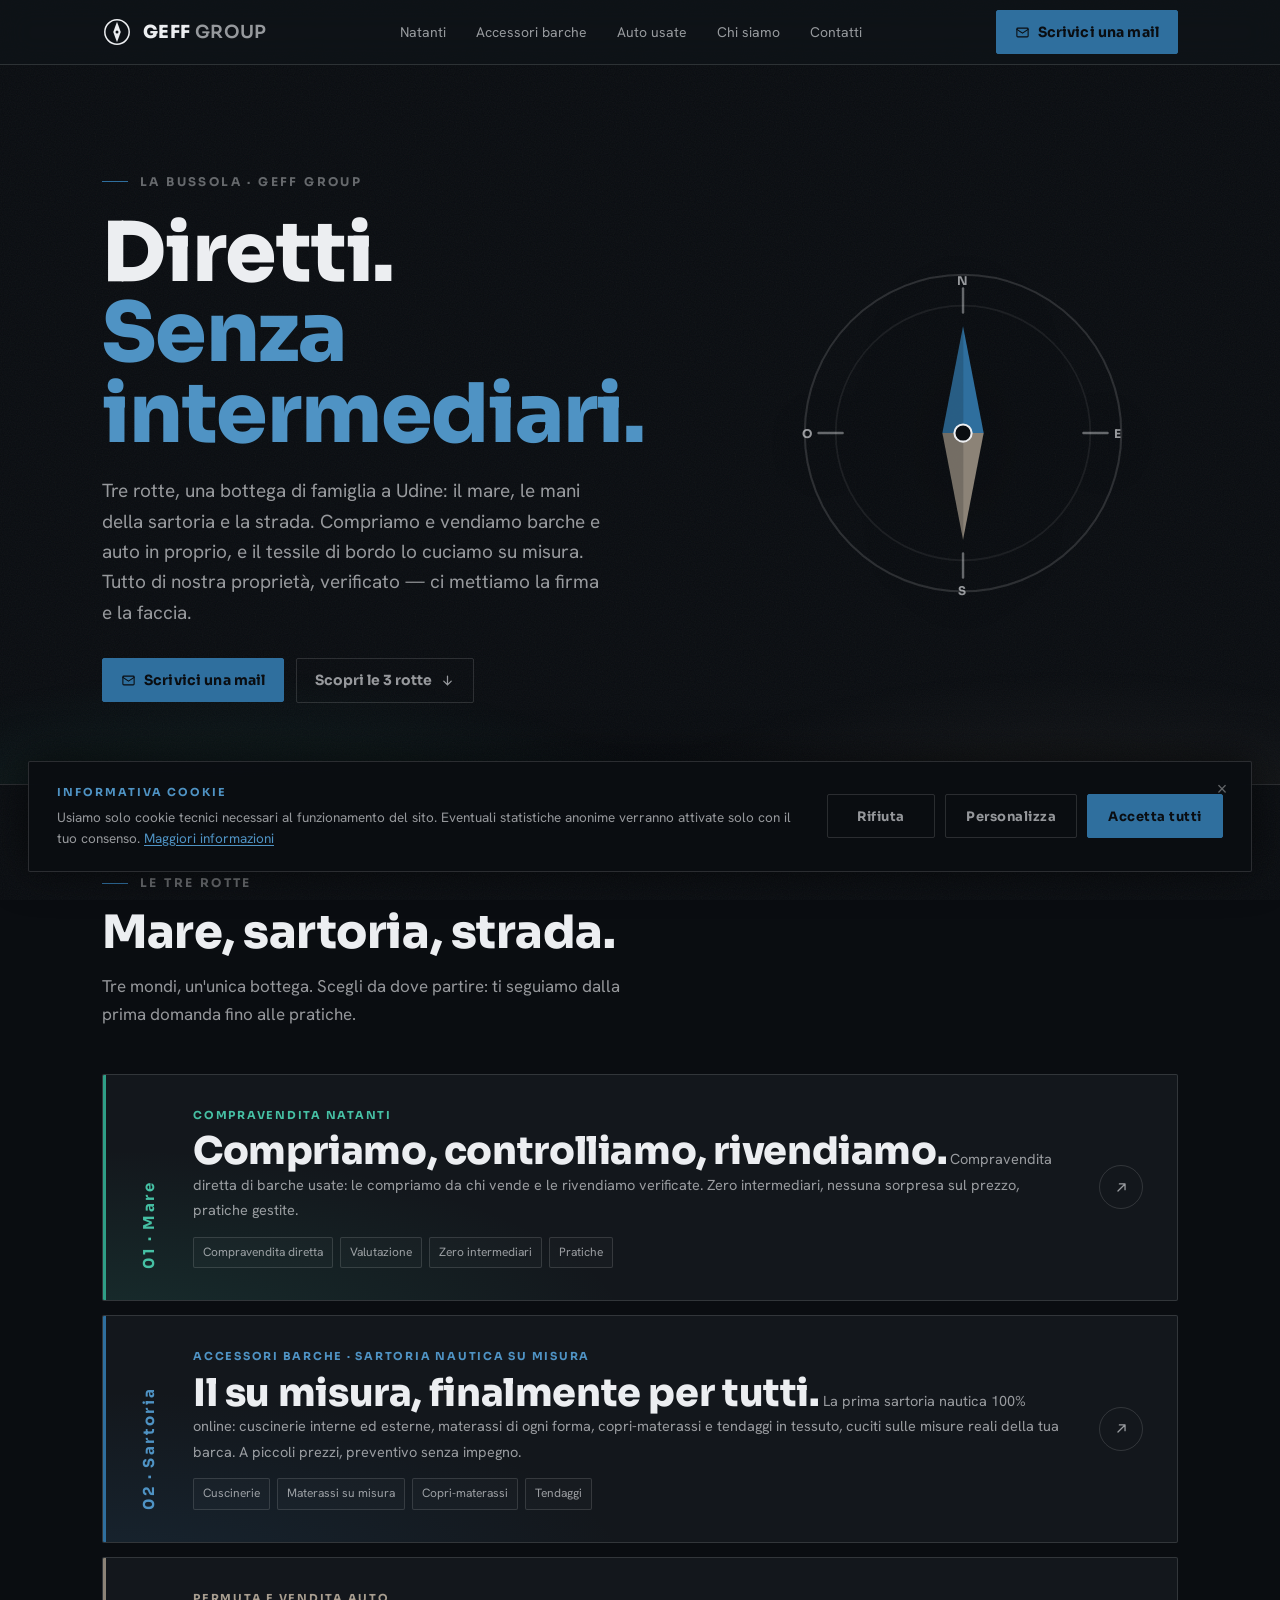
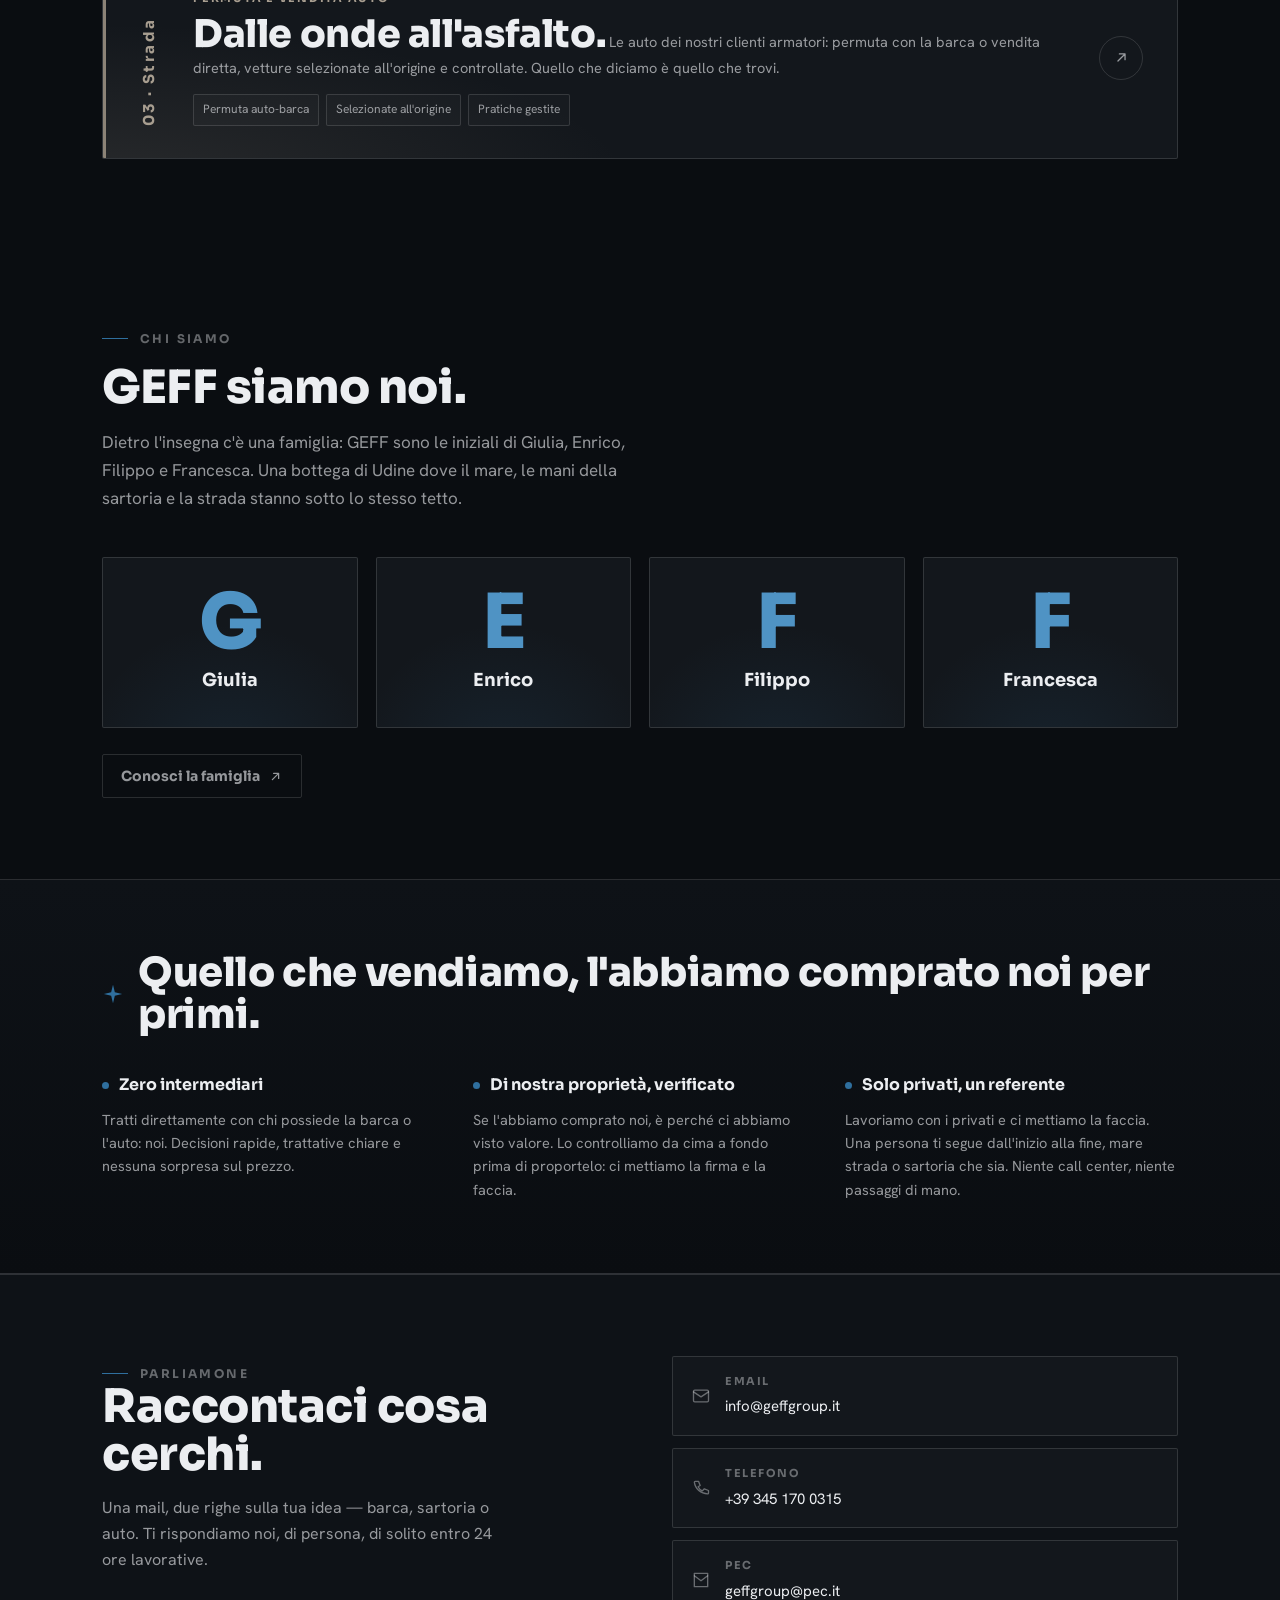
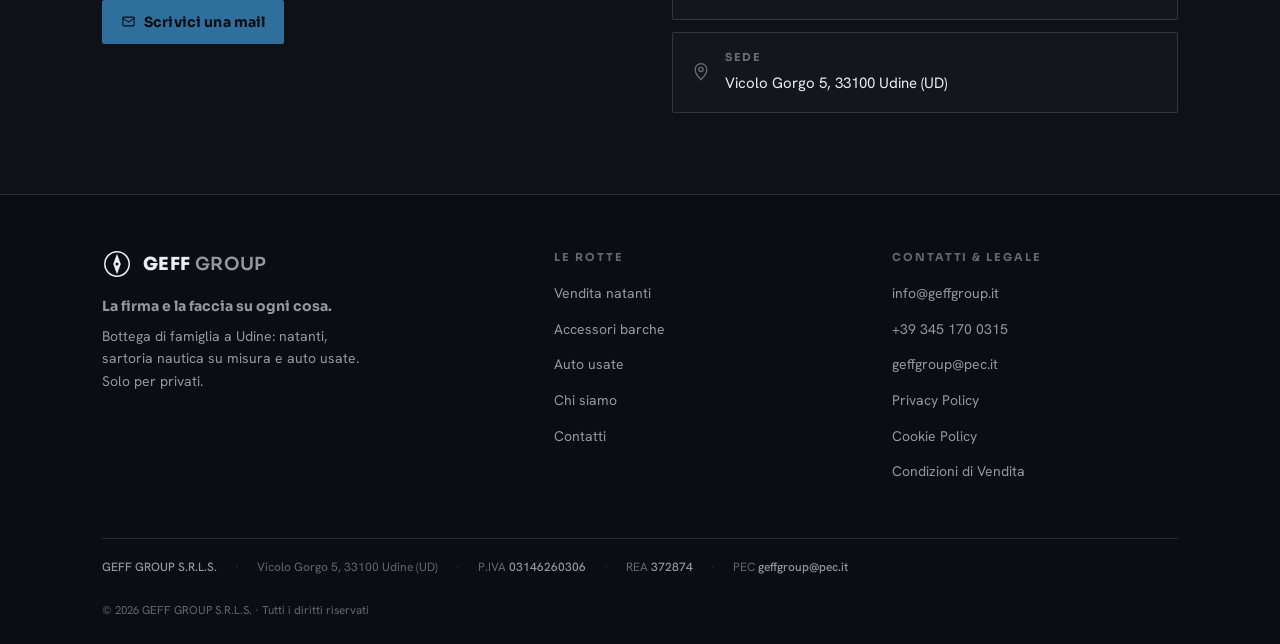
==== commit 3ff439f4: "style: tema "Adriatico" — font Sora+Hanken, accento blu, rimosso oro relacs Re-skin del sito (layout" ====
--- a/index.html
+++ b/index.html
@@ -18,7 +18,7 @@
 <link rel="icon" type="image/svg+xml" href="assets/favicon.svg">
 <link rel="preconnect" href="https://fonts.googleapis.com">
 <link rel="preconnect" href="https://fonts.gstatic.com" crossorigin>
-<link href="https://fonts.googleapis.com/css2?family=Bricolage+Grotesque:opsz,wght@12..96,400;12..96,600;12..96,700;12..96,800&family=Schibsted+Grotesk:wght@400;500;600&display=swap" rel="stylesheet">
+<link href="https://fonts.googleapis.com/css2?family=Sora:wght@400;600;700;800&family=Hanken+Grotesk:wght@400;500;700&display=swap" rel="stylesheet">
 <link rel="stylesheet" href="assets/css/style.css">
 </head>
 <body>
@@ -101,7 +101,7 @@
               <path class="needle-n" d="M100 38 L88 100 L100 100 Z" opacity=".82"/>
               <path class="needle-s" d="M100 162 L112 100 L100 100 Z"/>
               <path class="needle-s" d="M100 162 L88 100 L100 100 Z" opacity=".82"/>
-              <circle cx="100" cy="100" r="5" fill="#0b0e12" stroke="#e8e6df" stroke-width="1.2"/>
+              <circle cx="100" cy="100" r="5" fill="#0a0d11" stroke="#eceef1" stroke-width="1.2"/>
             </g>
             <!-- lettere cardinali -->
             <text class="label" x="100" y="14" text-anchor="middle">N</text>
--- a/assets/css/style.css
+++ b/assets/css/style.css
@@ -2,24 +2,24 @@
    GEFF GROUP — foglio di stile condiviso
    Direzione: "La Bussola semplificata" — palette scura, segno bussola,
    le 3 rotte Mare / Sartoria / Strada come cuore visivo.
-   Font: Bricolage Grotesque (display) + Schibsted Grotesk (testo).
+   Font: Sora (display) + Hanken Grotesk (testo).
    ========================================================================= */
 
 /* ---- TOKENS (palette da "La Bussola") ---------------------------------- */
 :root{
-  --carbone:#14181d;
-  --carbone-2:#0f1318;
-  --inchiostro:#0b0e12;
-  --testo:#e8e6df;
-  --testo-soft:rgba(232,230,223,.62);
-  --testo-faint:rgba(232,230,223,.40);
-  --linea:rgba(232,230,223,.14);
-  --linea-soft:rgba(232,230,223,.07);
-
-  /* colori-zona dei 3 servizi */
-  --mare:#1f7a6e;       --mare-soft:#2e9c8d;
-  --sartoria:#c08a3c;   --sartoria-soft:#d6a558;
-  --strada:#6b7785;     --strada-soft:#8c98a6;
+  --carbone:#13171c;
+  --carbone-2:#0e1217;
+  --inchiostro:#0a0d11;
+  --testo:#eceef1;
+  --testo-soft:rgba(236,238,241,.62);
+  --testo-faint:rgba(236,238,241,.40);
+  --linea:rgba(236,238,241,.14);
+  --linea-soft:rgba(236,238,241,.07);
+
+  /* colori-zona dei 3 servizi (accento marchio = blu Adriatico) */
+  --mare:#2f9e86;       --mare-soft:#46c0a4;
+  --sartoria:#2f6f9e;   --sartoria-soft:#4f93c4;
+  --strada:#8c8377;     --strada-soft:#a89e90;
 
   --bordo-r:2px;
   --ease:cubic-bezier(.7,0,.18,1);
@@ -40,7 +40,7 @@
 body{
   background:var(--inchiostro);
   color:var(--testo);
-  font-family:"Schibsted Grotesk",system-ui,sans-serif;
+  font-family:"Hanken Grotesk",system-ui,sans-serif;
   font-size:16px;
   line-height:1.6;
   -webkit-font-smoothing:antialiased;
@@ -69,7 +69,7 @@
 .skip-link{
   position:absolute;left:12px;top:-60px;z-index:1000;
   background:var(--sartoria);color:var(--inchiostro);
-  font-family:"Bricolage Grotesque",sans-serif;font-weight:700;
+  font-family:"Sora",sans-serif;font-weight:700;
   padding:10px 16px;border-radius:var(--bordo-r);
   transition:top .2s ease;
 }
@@ -90,7 +90,7 @@
   padding-inline:var(--gutter);
 }
 .eyebrow{
-  font-family:"Bricolage Grotesque",sans-serif;
+  font-family:"Sora",sans-serif;
   font-size:12px;font-weight:700;
   letter-spacing:.2em;text-transform:uppercase;
   color:var(--testo-faint);
@@ -117,7 +117,7 @@
 .brand .mark .needle{transition:transform 1.1s var(--ease)}
 .brand:hover .mark .needle{transform:rotate(135deg)}
 .brand .name{
-  font-family:"Bricolage Grotesque",sans-serif;
+  font-family:"Sora",sans-serif;
   font-weight:800;font-size:clamp(15px,2vw,18px);
   letter-spacing:.02em;line-height:1;
 }
@@ -143,7 +143,7 @@
 .btn-cta{
   display:inline-flex;align-items:center;gap:8px;
   min-height:44px;padding:10px 18px;
-  font-family:"Bricolage Grotesque",sans-serif;
+  font-family:"Sora",sans-serif;
   font-weight:700;font-size:14px;letter-spacing:.01em;
   color:var(--inchiostro);background:var(--sartoria);
   border:1px solid var(--sartoria);border-radius:var(--bordo-r);
@@ -156,7 +156,7 @@
 .btn-ghost{
   display:inline-flex;align-items:center;gap:8px;
   min-height:44px;padding:10px 18px;
-  font-family:"Bricolage Grotesque",sans-serif;
+  font-family:"Sora",sans-serif;
   font-weight:700;font-size:14px;
   color:var(--testo-soft);background:transparent;
   border:1px solid var(--linea);border-radius:var(--bordo-r);
@@ -188,9 +188,9 @@
 .hero::after{
   content:"";position:absolute;inset:0;z-index:0;pointer-events:none;
   background:
-    radial-gradient(70% 60% at 18% 120%, rgba(31,122,110,.20), transparent 60%),
-    radial-gradient(70% 60% at 50% 130%, rgba(192,138,60,.16), transparent 60%),
-    radial-gradient(70% 60% at 84% 120%, rgba(107,119,133,.18), transparent 60%);
+    radial-gradient(70% 60% at 18% 120%, rgba(47,158,134,.20), transparent 60%),
+    radial-gradient(70% 60% at 50% 130%, rgba(47,111,158,.18), transparent 60%),
+    radial-gradient(70% 60% at 84% 120%, rgba(140,131,119,.18), transparent 60%);
 }
 .hero .container{position:relative;z-index:1}
 .hero-grid{
@@ -199,7 +199,7 @@
 }
 .hero-eyebrow{margin-bottom:22px}
 .hero-title{
-  font-family:"Bricolage Grotesque",sans-serif;
+  font-family:"Sora",sans-serif;
   font-weight:800;letter-spacing:-.015em;line-height:.98;
   font-size:clamp(40px,7vw,82px);
   color:var(--testo);margin-bottom:22px;
@@ -224,7 +224,7 @@
 .hero-compass .needle-n{fill:var(--sartoria)}
 .hero-compass .needle-s{fill:var(--strada)}
 .hero-compass .label{
-  font-family:"Bricolage Grotesque",sans-serif;font-weight:700;
+  font-family:"Sora",sans-serif;font-weight:700;
   font-size:7px;letter-spacing:.12em;fill:var(--testo-soft);
 }
 @media(prefers-reduced-motion:no-preference){
@@ -243,7 +243,7 @@
 .section-head{max-width:62ch;margin-bottom:clamp(32px,5vh,52px)}
 .section-head .eyebrow{margin-bottom:16px}
 .section-title{
-  font-family:"Bricolage Grotesque",sans-serif;
+  font-family:"Sora",sans-serif;
   font-weight:800;letter-spacing:-.01em;line-height:1.04;
   font-size:clamp(28px,4vw,46px);color:var(--testo);
 }
@@ -275,15 +275,15 @@
   content:"";position:absolute;left:0;top:0;bottom:0;width:3px;
   background:var(--zona);
 }
-.route[data-zona="mare"]{--zona:var(--mare);--zona-soft:var(--mare-soft);--zona-glow:rgba(31,122,110,.32)}
-.route[data-zona="sartoria"]{--zona:var(--sartoria);--zona-soft:var(--sartoria-soft);--zona-glow:rgba(192,138,60,.30)}
-.route[data-zona="strada"]{--zona:var(--strada);--zona-soft:var(--strada-soft);--zona-glow:rgba(107,119,133,.34)}
+.route[data-zona="mare"]{--zona:var(--mare);--zona-soft:var(--mare-soft);--zona-glow:rgba(47,158,134,.32)}
+.route[data-zona="sartoria"]{--zona:var(--sartoria);--zona-soft:var(--sartoria-soft);--zona-glow:rgba(47,111,158,.30)}
+.route[data-zona="strada"]{--zona:var(--strada);--zona-soft:var(--strada-soft);--zona-glow:rgba(140,131,119,.34)}
 
 .route:hover{transform:translateY(-3px);border-color:color-mix(in srgb,var(--zona) 55%, var(--linea))}
 .route:hover::before{opacity:.9}
 
 .route-index{
-  font-family:"Bricolage Grotesque",sans-serif;
+  font-family:"Sora",sans-serif;
   font-weight:700;font-size:clamp(13px,1.3vw,15px);
   letter-spacing:.16em;color:var(--zona-soft);
   writing-mode:vertical-rl;transform:rotate(180deg);
@@ -291,12 +291,12 @@
 }
 .route-body{min-width:0}
 .route-kicker{
-  font-family:"Bricolage Grotesque",sans-serif;
+  font-family:"Sora",sans-serif;
   font-size:11px;font-weight:700;letter-spacing:.16em;text-transform:uppercase;
   color:var(--zona-soft);display:block;margin-bottom:8px;
 }
 .route-title{
-  font-family:"Bricolage Grotesque",sans-serif;
+  font-family:"Sora",sans-serif;
   font-weight:800;font-size:clamp(24px,3.2vw,38px);
   line-height:1;color:var(--testo);margin-bottom:10px;letter-spacing:-.01em;
 }
@@ -335,8 +335,8 @@
 .family-figure::after{
   content:"";position:absolute;inset:0;z-index:0;pointer-events:none;
   background:
-    radial-gradient(60% 80% at 20% 0%, rgba(31,122,110,.16), transparent 55%),
-    radial-gradient(60% 80% at 90% 100%, rgba(192,138,60,.16), transparent 55%);
+    radial-gradient(60% 80% at 20% 0%, rgba(47,158,134,.16), transparent 55%),
+    radial-gradient(60% 80% at 90% 100%, rgba(47,111,158,.16), transparent 55%);
 }
 .family-figure .duo{position:relative;z-index:1;display:flex;gap:14px;flex-wrap:wrap}
 .duo-card{
@@ -344,7 +344,7 @@
   padding:16px 16px 18px;background:rgba(11,14,18,.5);
 }
 .duo-card .role{
-  font-family:"Bricolage Grotesque",sans-serif;font-weight:700;
+  font-family:"Sora",sans-serif;font-weight:700;
   font-size:11px;letter-spacing:.14em;text-transform:uppercase;
   margin-bottom:8px;display:flex;align-items:center;gap:8px;
 }
@@ -356,7 +356,7 @@
 
 .family-copy .eyebrow{margin-bottom:16px}
 .family-title{
-  font-family:"Bricolage Grotesque",sans-serif;
+  font-family:"Sora",sans-serif;
   font-weight:800;font-size:clamp(26px,3.6vw,40px);
   line-height:1.05;letter-spacing:-.01em;color:var(--testo);margin-bottom:16px;
 }
@@ -375,7 +375,7 @@
 .ethos .container{padding-block:clamp(48px,8vh,88px)}
 .ethos-grid{display:grid;grid-template-columns:repeat(3,1fr);gap:clamp(20px,3vw,40px)}
 .ethos-claim{
-  font-family:"Bricolage Grotesque",sans-serif;
+  font-family:"Sora",sans-serif;
   font-weight:800;font-size:clamp(24px,3.4vw,40px);
   line-height:1.05;letter-spacing:-.01em;color:var(--testo);
   margin-bottom:clamp(28px,4vh,44px);display:flex;align-items:center;gap:14px;
@@ -383,7 +383,7 @@
 .ethos-claim .star{color:var(--sartoria);flex:0 0 auto}
 .ethos-claim .star svg{width:22px;height:22px;display:block}
 .ethos-item .ethos-h{
-  font-family:"Bricolage Grotesque",sans-serif;font-weight:700;
+  font-family:"Sora",sans-serif;font-weight:700;
   font-size:16px;color:var(--testo);margin-bottom:10px;
   display:flex;align-items:center;gap:10px;
 }
@@ -397,7 +397,7 @@
   gap:clamp(28px,5vw,64px);align-items:start;
 }
 .contact-title{
-  font-family:"Bricolage Grotesque",sans-serif;
+  font-family:"Sora",sans-serif;
   font-weight:800;font-size:clamp(28px,4vw,46px);
   line-height:1.04;letter-spacing:-.01em;color:var(--testo);margin-bottom:16px;
 }
@@ -415,7 +415,7 @@
 }
 .contact-card svg{width:20px;height:20px;flex:0 0 auto;color:var(--testo-faint);transition:color .25s}
 .contact-card .cc-label{
-  font-family:"Bricolage Grotesque",sans-serif;font-size:11px;font-weight:700;
+  font-family:"Sora",sans-serif;font-size:11px;font-weight:700;
   letter-spacing:.14em;text-transform:uppercase;color:var(--testo-faint);display:block;margin-bottom:3px;
 }
 .contact-card .cc-value{color:var(--testo);font-size:15px;word-break:break-word}
@@ -434,12 +434,12 @@
 }
 .footer-brand .brand{margin-bottom:16px}
 .footer-claim{
-  font-family:"Bricolage Grotesque",sans-serif;font-weight:700;
+  font-family:"Sora",sans-serif;font-weight:700;
   font-size:18px;color:var(--testo);line-height:1.3;max-width:30ch;margin-bottom:8px;
 }
 .footer-brand p{color:var(--testo-soft);font-size:14px;line-height:1.6;max-width:34ch}
 .footer-col h4{
-  font-family:"Bricolage Grotesque",sans-serif;font-size:11px;font-weight:700;
+  font-family:"Sora",sans-serif;font-size:11px;font-weight:700;
   letter-spacing:.18em;text-transform:uppercase;color:var(--testo-faint);margin-bottom:14px;
 }
 .footer-col ul{list-style:none;display:grid;gap:10px}
@@ -482,7 +482,7 @@
 .modal-close:hover{color:var(--testo);border-color:var(--linea)}
 .modal-eyebrow{margin-bottom:14px}
 .modal-title{
-  font-family:"Bricolage Grotesque",sans-serif;font-weight:800;
+  font-family:"Sora",sans-serif;font-weight:800;
   font-size:clamp(22px,3vw,30px);color:var(--testo);line-height:1.08;
   margin-bottom:8px;letter-spacing:-.01em;
 }
@@ -492,7 +492,7 @@
 .form-row{display:grid;grid-template-columns:1fr 1fr;gap:14px}
 .form-group{margin-bottom:16px}
 .form-label{
-  font-family:"Bricolage Grotesque",sans-serif;font-size:11px;font-weight:700;
+  font-family:"Sora",sans-serif;font-size:11px;font-weight:700;
   letter-spacing:.14em;text-transform:uppercase;color:var(--sartoria-soft);
   display:block;margin-bottom:7px;
 }
@@ -501,7 +501,7 @@
   width:100%;background:var(--inchiostro);
   border:1px solid var(--linea);border-radius:var(--bordo-r);
   color:var(--testo);padding:12px 14px;
-  font-family:"Schibsted Grotesk",system-ui,sans-serif;font-size:15px;
+  font-family:"Hanken Grotesk",system-ui,sans-serif;font-size:15px;
   transition:border-color .2s;outline:none;
 }
 .form-input::placeholder,.form-textarea::placeholder{color:var(--testo-faint)}
@@ -530,7 +530,7 @@
 
 .form-submit{
   width:100%;margin-top:18px;min-height:48px;
-  font-family:"Bricolage Grotesque",sans-serif;font-weight:700;font-size:15px;
+  font-family:"Sora",sans-serif;font-weight:700;font-size:15px;
   letter-spacing:.02em;color:var(--inchiostro);background:var(--sartoria);
   border:none;border-radius:var(--bordo-r);padding:14px;cursor:pointer;
   transition:filter .25s;
@@ -573,7 +573,7 @@
 .cb-inner{display:flex;align-items:center;gap:clamp(16px,3vw,28px);max-width:var(--maxw);margin-inline:auto;flex-wrap:wrap}
 .cb-text{flex:1;min-width:240px}
 .cb-text strong{
-  font-family:"Bricolage Grotesque",sans-serif;font-size:11px;font-weight:700;
+  font-family:"Sora",sans-serif;font-size:11px;font-weight:700;
   letter-spacing:.18em;text-transform:uppercase;color:var(--sartoria-soft);
   display:block;margin-bottom:6px;
 }
@@ -582,7 +582,7 @@
 .cb-text a:hover{color:var(--testo)}
 .cb-actions{display:flex;gap:10px;flex-shrink:0;flex-wrap:wrap}
 .cb-btn{
-  font-family:"Bricolage Grotesque",sans-serif;font-size:13px;font-weight:700;
+  font-family:"Sora",sans-serif;font-size:13px;font-weight:700;
   letter-spacing:.04em;padding:11px 20px;min-height:44px;cursor:pointer;
   border:1px solid transparent;border-radius:var(--bordo-r);min-width:108px;white-space:nowrap;
   transition:background .25s,color .25s,border-color .25s;
@@ -605,7 +605,7 @@
 }
 .cb-pref-info{flex:1;min-width:0}
 .cb-pref-info strong{
-  font-family:"Bricolage Grotesque",sans-serif;font-size:12px;font-weight:700;
+  font-family:"Sora",sans-serif;font-size:12px;font-weight:700;
   letter-spacing:.1em;text-transform:uppercase;color:var(--testo);display:block;margin-bottom:4px;
 }
 .cb-pref-info p{font-size:12.5px;line-height:1.5;color:var(--testo-soft)}
@@ -694,9 +694,9 @@
 /* Accento di zona a livello pagina: si imposta data-zona sul <main>, così
    eyebrow, numeri e bordi delle pagine seguono il colore del servizio.
    (la regola .route[data-zona] resta più specifica e non viene toccata) */
-[data-zona="mare"]    {--zona:var(--mare);    --zona-soft:var(--mare-soft);    --zona-glow:rgba(31,122,110,.30)}
-[data-zona="sartoria"]{--zona:var(--sartoria);--zona-soft:var(--sartoria-soft);--zona-glow:rgba(192,138,60,.28)}
-[data-zona="strada"]  {--zona:var(--strada);  --zona-soft:var(--strada-soft);  --zona-glow:rgba(107,119,133,.32)}
+[data-zona="mare"]    {--zona:var(--mare);    --zona-soft:var(--mare-soft);    --zona-glow:rgba(47,158,134,.30)}
+[data-zona="sartoria"]{--zona:var(--sartoria);--zona-soft:var(--sartoria-soft);--zona-glow:rgba(47,111,158,.28)}
+[data-zona="strada"]  {--zona:var(--strada);  --zona-soft:var(--strada-soft);  --zona-glow:rgba(140,131,119,.32)}
 
 /* eyebrow che prende il colore-zona invece del grigio neutro */
 .eyebrow.zona{color:var(--zona-soft)}
@@ -716,11 +716,11 @@
 .step:hover{border-color:color-mix(in srgb,var(--zona,var(--sartoria)) 45%,var(--linea));transform:translateY(-2px)}
 .step::before{
   counter-increment:step;content:counter(step,decimal-leading-zero);
-  font-family:"Bricolage Grotesque",sans-serif;font-weight:800;
+  font-family:"Sora",sans-serif;font-weight:800;
   font-size:clamp(22px,3vw,32px);color:var(--zona-soft,var(--sartoria-soft));
   line-height:1;letter-spacing:.02em;
 }
-.step h3{font-family:"Bricolage Grotesque",sans-serif;font-weight:700;font-size:17px;color:var(--testo);margin-bottom:6px}
+.step h3{font-family:"Sora",sans-serif;font-weight:700;font-size:17px;color:var(--testo);margin-bottom:6px}
 .step p{font-size:14.5px;line-height:1.6;color:var(--testo-soft);max-width:62ch}
 
 /* DUE PERCORSI / PANNELLI affiancati */
@@ -732,7 +732,7 @@
 }
 .panel::after{content:"";position:absolute;left:0;top:0;bottom:0;width:3px;background:var(--zona,var(--sartoria))}
 .panel .eyebrow{margin-bottom:14px}
-.panel h3{font-family:"Bricolage Grotesque",sans-serif;font-weight:800;font-size:clamp(20px,2.6vw,26px);color:var(--testo);margin-bottom:12px;line-height:1.1;letter-spacing:-.01em}
+.panel h3{font-family:"Sora",sans-serif;font-weight:800;font-size:clamp(20px,2.6vw,26px);color:var(--testo);margin-bottom:12px;line-height:1.1;letter-spacing:-.01em}
 .panel > p{font-size:14.5px;line-height:1.6;color:var(--testo-soft);margin-bottom:16px;max-width:46ch}
 
 /* CHECKLIST — cosa facciamo / cosa no */
@@ -749,12 +749,12 @@
   display:grid;grid-template-columns:auto 1fr;gap:14px;align-items:start;
   border:1px dashed color-mix(in srgb,var(--sartoria) 50%,var(--linea));
   border-left:3px solid var(--sartoria);
-  background:rgba(192,138,60,.06);border-radius:var(--bordo-r);
+  background:rgba(47,111,158,.06);border-radius:var(--bordo-r);
   padding:16px 18px;margin-top:24px;
 }
 .note-draft .ico{color:var(--sartoria-soft);flex:0 0 auto;margin-top:2px}
 .note-draft .ico svg{width:20px;height:20px}
-.note-draft .label{font-family:"Bricolage Grotesque",sans-serif;font-weight:700;font-size:11px;letter-spacing:.14em;text-transform:uppercase;color:var(--sartoria-soft);display:block;margin-bottom:5px}
+.note-draft .label{font-family:"Sora",sans-serif;font-weight:700;font-size:11px;letter-spacing:.14em;text-transform:uppercase;color:var(--sartoria-soft);display:block;margin-bottom:5px}
 .note-draft p{font-size:13.5px;line-height:1.55;color:var(--testo-soft)}
 .note-draft a{color:var(--sartoria-soft);text-decoration:underline;text-underline-offset:2px}
 
@@ -782,22 +782,22 @@
 }
 .lettera::before{
   content:"";position:absolute;inset:0;z-index:-1;
-  background:radial-gradient(90% 130% at 50% 125%,var(--zona-glow,rgba(192,138,60,.28)),transparent 66%);
+  background:radial-gradient(90% 130% at 50% 125%,var(--zona-glow,rgba(47,111,158,.28)),transparent 66%);
   opacity:.5;transition:opacity .35s var(--ease);
 }
 .lettera:hover{transform:translateY(-3px);border-color:color-mix(in srgb,var(--zona,var(--sartoria)) 50%,var(--linea))}
 .lettera:hover::before{opacity:.95}
 .lettera .big{
-  display:block;font-family:"Bricolage Grotesque",sans-serif;font-weight:800;
+  display:block;font-family:"Sora",sans-serif;font-weight:800;
   font-size:clamp(46px,8vw,76px);line-height:.85;letter-spacing:-.02em;
   color:var(--zona-soft,var(--sartoria-soft));
 }
 .lettera .nome{
-  display:block;font-family:"Bricolage Grotesque",sans-serif;font-weight:700;
+  display:block;font-family:"Sora",sans-serif;font-weight:700;
   font-size:clamp(15px,1.7vw,18px);color:var(--testo);margin-top:12px;
 }
 .lettera .rel{
-  display:block;font-family:"Bricolage Grotesque",sans-serif;font-weight:700;
+  display:block;font-family:"Sora",sans-serif;font-weight:700;
   font-size:10.5px;letter-spacing:.14em;text-transform:uppercase;
   color:var(--testo-faint);margin-top:5px;
 }
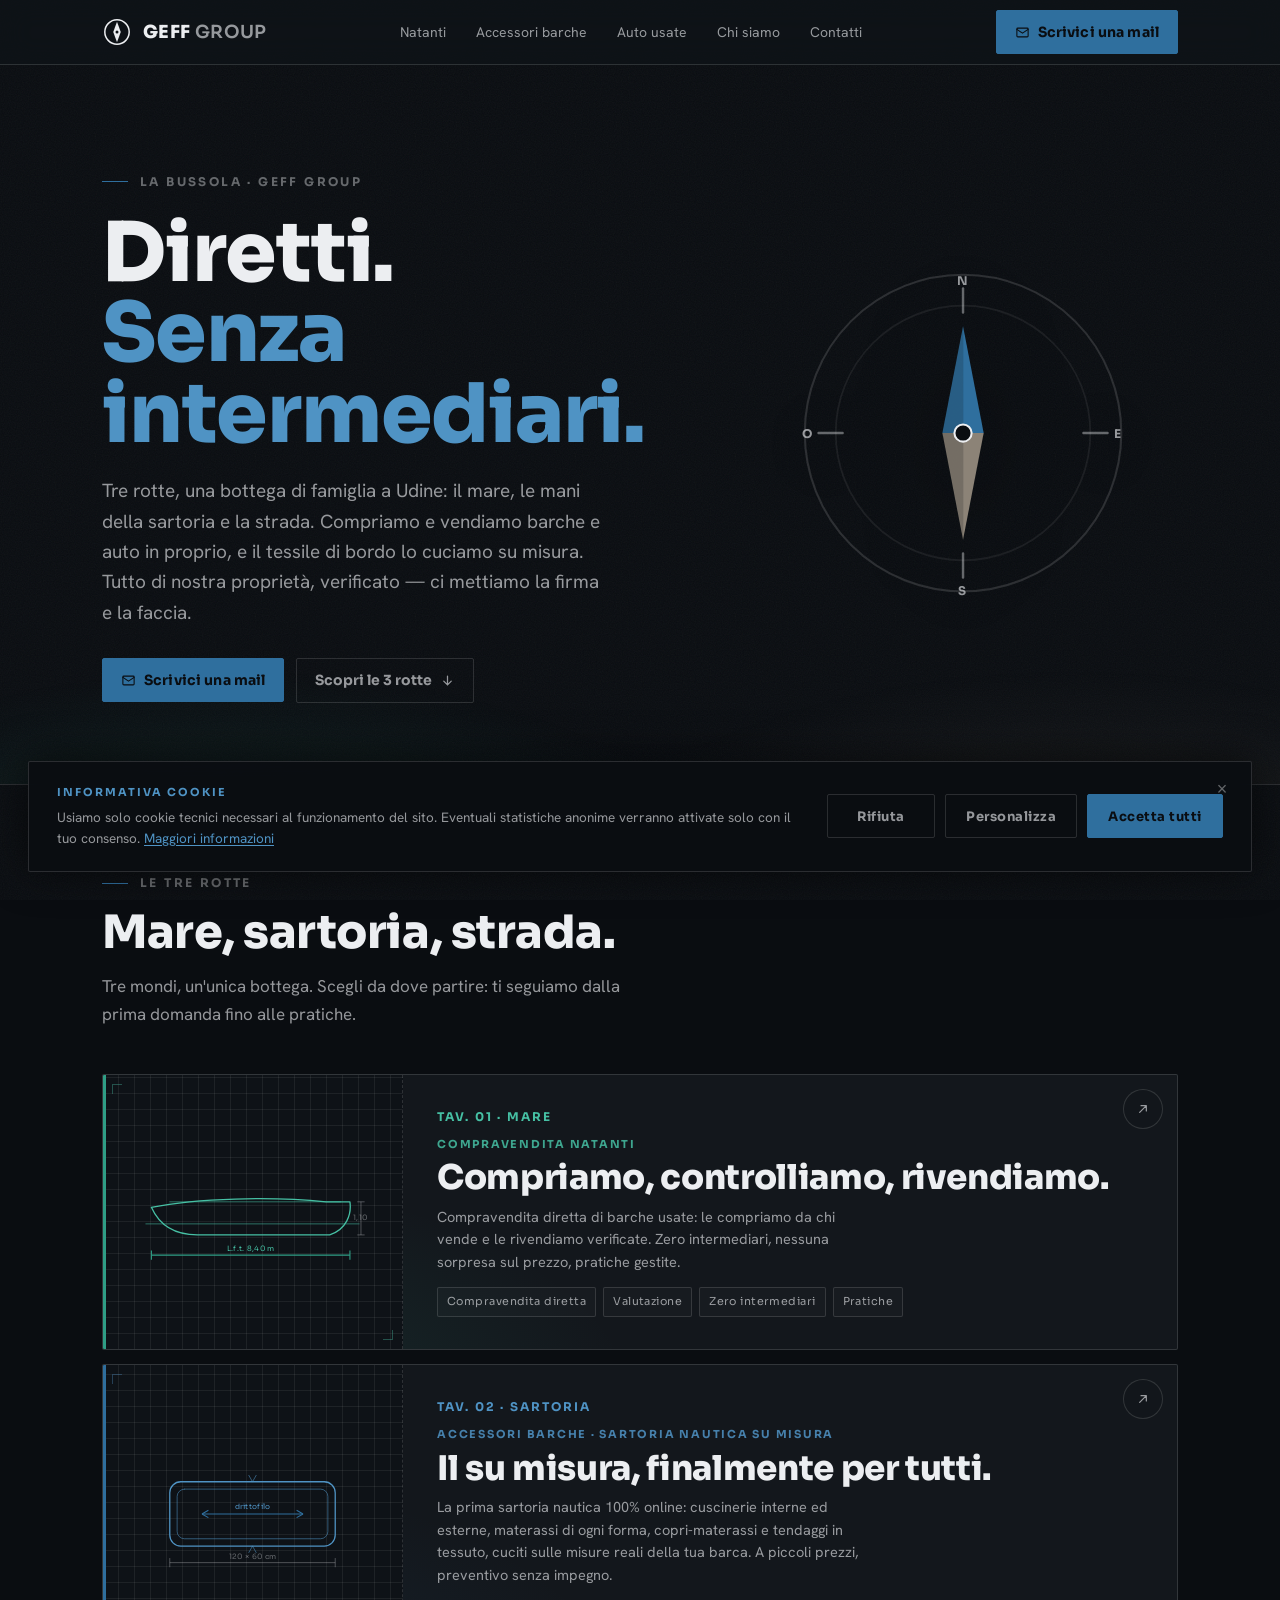
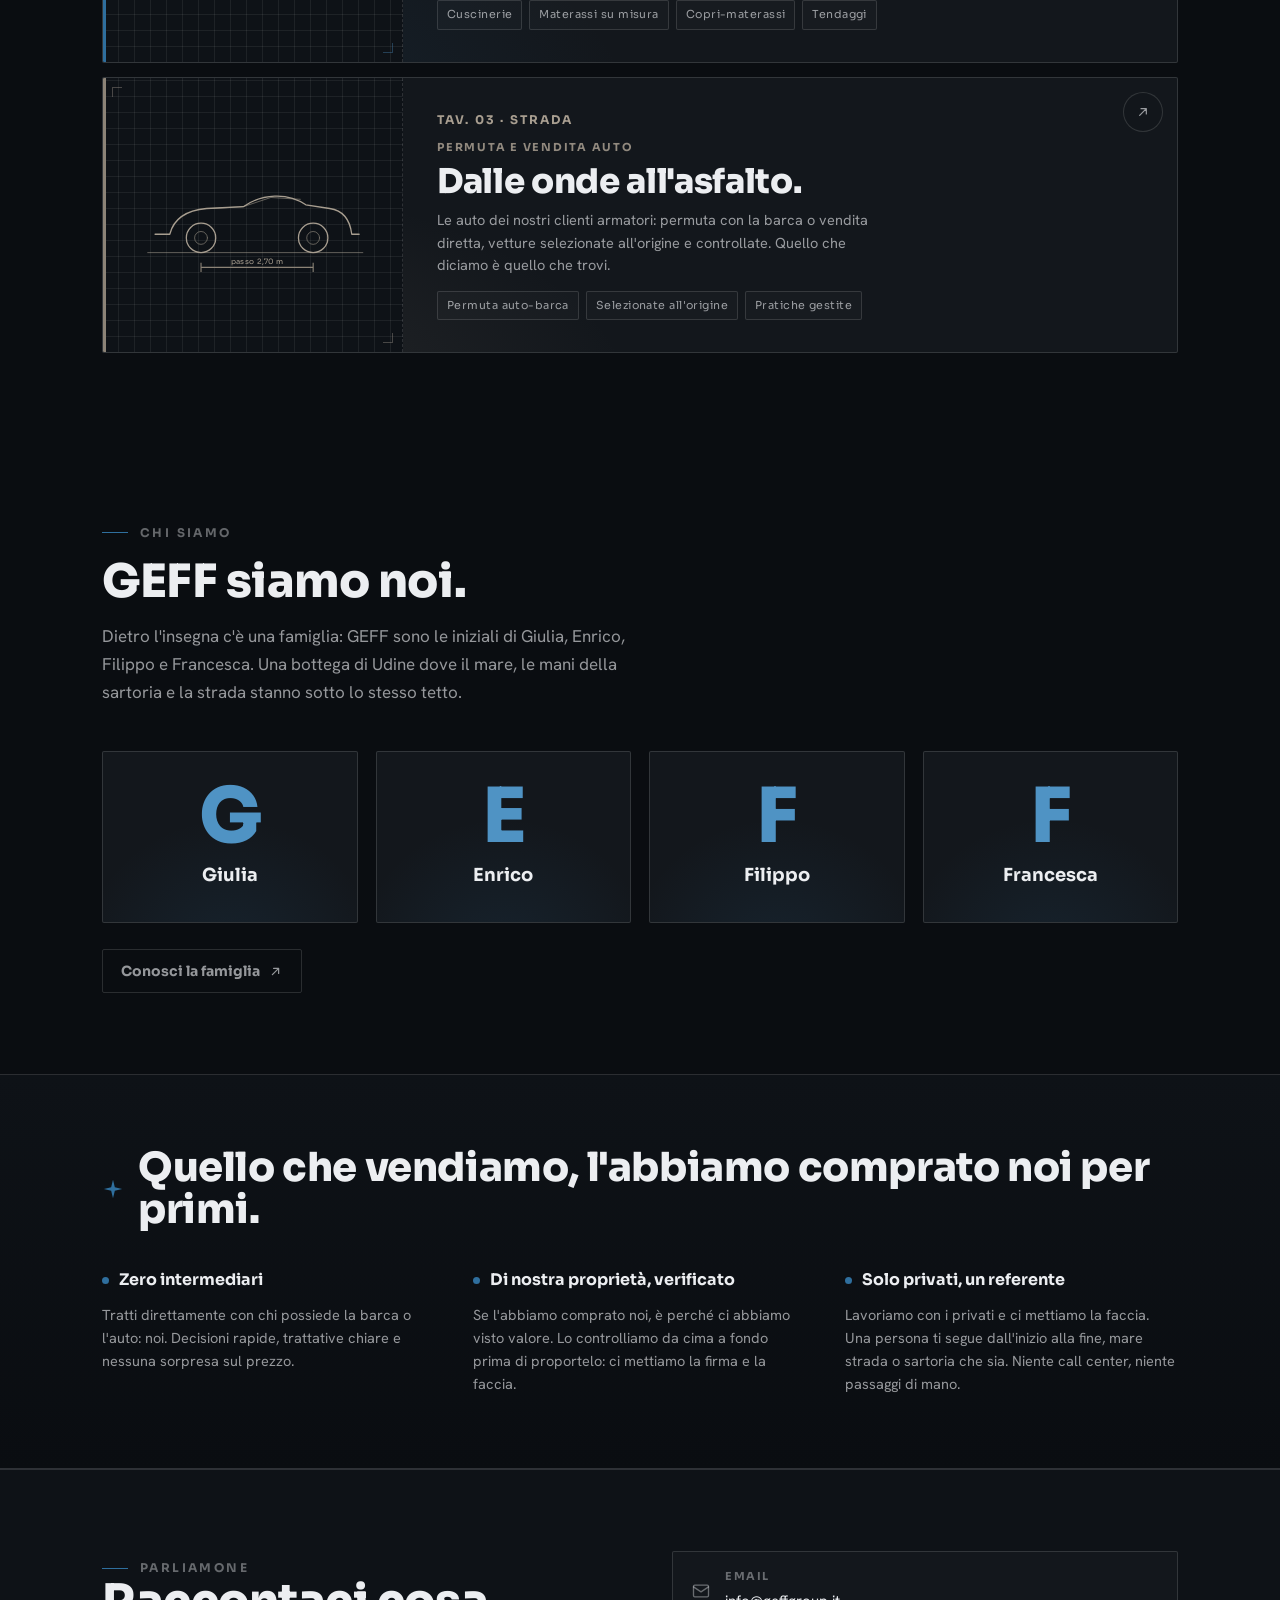
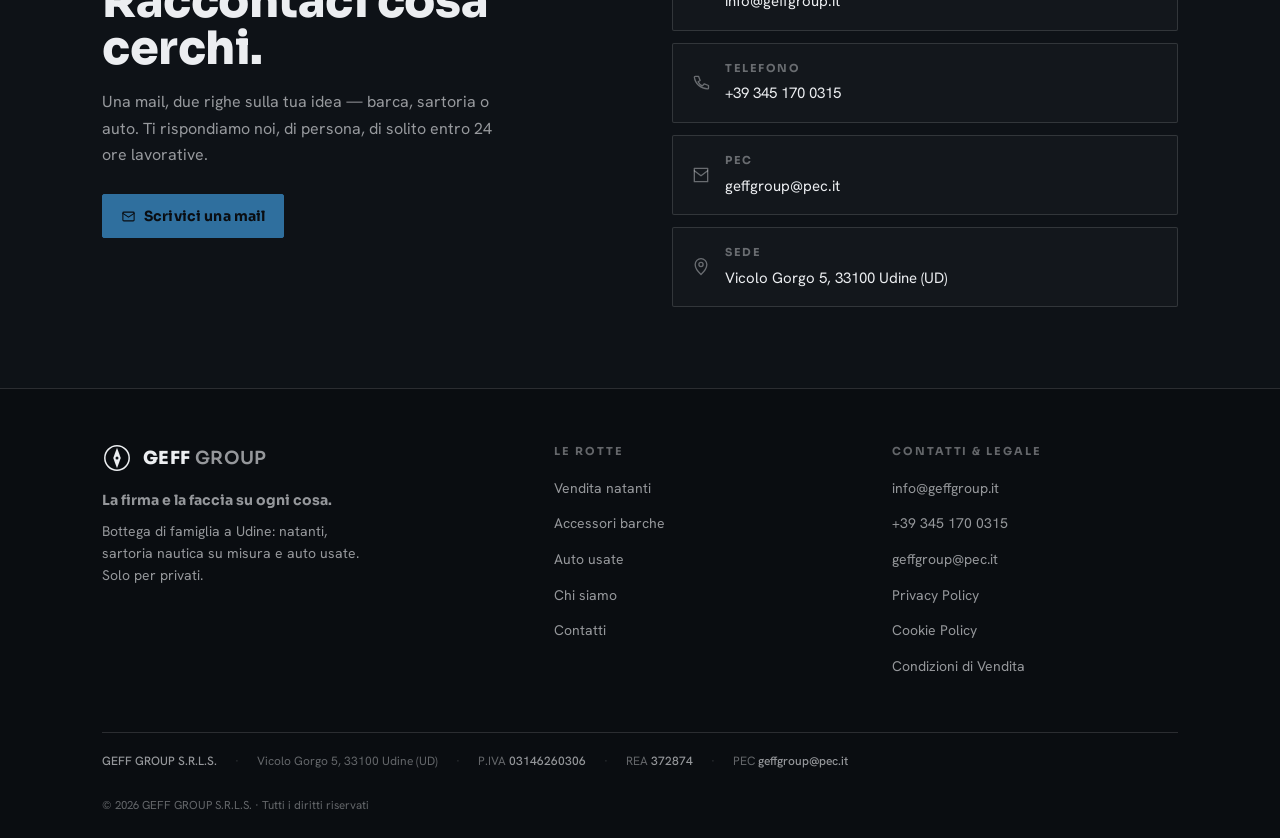
==== commit 871ab23c: "feat: tavole tecniche blueprint per «Le rotte» e hero delle 3 pagine servizio Co-Authored-By: Claude" ====
--- a/index.html
+++ b/index.html
@@ -126,8 +126,26 @@
       <div class="routes">
         <!-- 01 · MARE -->
         <a class="route rv" data-zona="mare" href="natanti.html" aria-label="Vendita natanti — vai alla pagina">
-          <span class="route-index">01 · Mare</span>
+          <span class="route-draw" aria-hidden="true">
+            <svg viewBox="0 0 260 150" role="img" aria-label="Profilo di scafo con quote">
+              <!-- scafo -->
+              <path class="ln" d="M20 70 C70 60 150 58 210 64 L236 64 C238 78 232 94 214 100 L70 100 C44 100 28 88 20 70 Z"/>
+              <!-- linea di galleggiamento -->
+              <path class="ln thin" d="M14 88 L246 88" stroke-dasharray="6 5"/>
+              <!-- coperta -->
+              <path class="ln thin" d="M40 64 L226 64"/>
+              <!-- quota lunghezza (accento di zona) -->
+              <path class="dimb" d="M20 122 L236 122"/>
+              <path class="dimb" d="M20 117 L20 127 M236 117 L236 127"/>
+              <text class="qt qtb" x="128" y="118" text-anchor="middle">L.f.t. 8,40 m</text>
+              <!-- quota pescaggio -->
+              <path class="dim" d="M248 64 L248 100"/>
+              <path class="dim" d="M244 64 L252 64 M244 100 L252 100"/>
+              <text class="qt" x="255" y="84" text-anchor="end">1,10</text>
+            </svg>
+          </span>
           <span class="route-body">
+            <span class="route-index">Tav. 01 · Mare</span>
             <span class="route-kicker">Compravendita natanti</span>
             <span class="route-title">Compriamo, controlliamo, rivendiamo.</span>
             <span class="route-desc">Compravendita diretta di barche usate: le compriamo da chi vende e le rivendiamo verificate. Zero intermediari, nessuna sorpresa sul prezzo, pratiche gestite.</span>
@@ -145,8 +163,26 @@
 
         <!-- 02 · SARTORIA -->
         <a class="route rv rv-d1" data-zona="sartoria" href="accessori-barche.html" aria-label="Vendita accessori barche e sartoria nautica — vai alla pagina">
-          <span class="route-index">02 · Sartoria</span>
+          <span class="route-draw" aria-hidden="true">
+            <svg viewBox="0 0 260 150" role="img" aria-label="Cartamodello di cuscino con tacche e drittofilo">
+              <!-- cuscino / cartamodello -->
+              <rect class="ln" x="40" y="40" width="180" height="70" rx="12"/>
+              <!-- margine di cucitura -->
+              <rect class="ln thin" x="48" y="48" width="164" height="54" rx="8" stroke-dasharray="4 4"/>
+              <!-- tacche di montaggio -->
+              <path class="ln thin" d="M130 40 L126 33 M130 40 L134 33 M130 110 L126 117 M130 110 L134 117"/>
+              <!-- freccia drittofilo (accento di zona) -->
+              <path class="dimb" d="M75 75 L185 75"/>
+              <path class="dimb" d="M75 75 L82 71 M75 75 L82 79 M185 75 L178 71 M185 75 L178 79"/>
+              <text class="qt qtb" x="130" y="70" text-anchor="middle">drittofilo</text>
+              <!-- quota -->
+              <path class="dim" d="M40 128 L220 128"/>
+              <path class="dim" d="M40 123 L40 133 M220 123 L220 133"/>
+              <text class="qt" x="130" y="124" text-anchor="middle">120 × 60 cm</text>
+            </svg>
+          </span>
           <span class="route-body">
+            <span class="route-index">Tav. 02 · Sartoria</span>
             <span class="route-kicker">Accessori barche · sartoria nautica su misura</span>
             <span class="route-title">Il su misura, finalmente per tutti.</span>
             <span class="route-desc">La prima sartoria nautica 100% online: cuscinerie interne ed esterne, materassi di ogni forma, copri-materassi e tendaggi in tessuto, cuciti sulle misure reali della tua barca. A piccoli prezzi, preventivo senza impegno.</span>
@@ -164,8 +200,25 @@
 
         <!-- 03 · STRADA -->
         <a class="route rv rv-d2" data-zona="strada" href="auto-usate.html" aria-label="Permuta e vendita auto — vai alla pagina">
-          <span class="route-index">03 · Strada</span>
+          <span class="route-draw" aria-hidden="true">
+            <svg viewBox="0 0 260 150" role="img" aria-label="Profilo di auto con quota del passo">
+              <!-- carrozzeria -->
+              <path class="ln" d="M24 96 L40 96 C44 80 58 70 80 68 L120 66 C140 52 168 50 188 64 L214 68 C228 70 236 80 238 96 L246 96"/>
+              <path class="ln thin" d="M86 68 L120 66 L150 56 L182 58"/>
+              <!-- ruote -->
+              <circle class="ln" cx="74" cy="100" r="16"/>
+              <circle class="ln thin" cx="74" cy="100" r="7"/>
+              <circle class="ln" cx="196" cy="100" r="16"/>
+              <circle class="ln thin" cx="196" cy="100" r="7"/>
+              <path class="ln thin" d="M16 116 L250 116"/>
+              <!-- quota passo (accento di zona) -->
+              <path class="dimb" d="M74 132 L196 132"/>
+              <path class="dimb" d="M74 127 L74 137 M196 127 L196 137"/>
+              <text class="qt qtb" x="135" y="128" text-anchor="middle">passo 2,70 m</text>
+            </svg>
+          </span>
           <span class="route-body">
+            <span class="route-index">Tav. 03 · Strada</span>
             <span class="route-kicker">Permuta e vendita auto</span>
             <span class="route-title">Dalle onde all'asfalto.</span>
             <span class="route-desc">Le auto dei nostri clienti armatori: permuta con la barca o vendita diretta, vetture selezionate all'origine e controllate. Quello che diciamo è quello che trovi.</span>
--- a/assets/css/style.css
+++ b/assets/css/style.css
@@ -254,11 +254,13 @@
 
 /* ---- LE 3 ROTTE (cuore visivo, versione scrollabile) ------------------ */
 .routes{display:grid;gap:14px}
+/* Ogni rotta = una "tavola" da disegno tecnico: a sinistra il disegno
+   (scafo / cartamodello / profilo auto con quote), a destra il testo.
+   Resta un link alla pagina di servizio; mantiene il colore-zona. */
 .route{
   position:relative;overflow:hidden;isolation:isolate;
-  display:grid;grid-template-columns:auto 1fr auto;
-  align-items:center;gap:clamp(16px,3vw,32px);
-  padding:clamp(22px,3vw,32px) clamp(20px,3vw,34px);
+  display:grid;grid-template-columns:minmax(0,300px) 1fr;
+  align-items:stretch;gap:0;
   background:var(--carbone);
   border:1px solid var(--linea);border-radius:var(--bordo-r);
   color:inherit;
@@ -273,7 +275,7 @@
 /* barra di colore-zona a sinistra, come segnaletica */
 .route::after{
   content:"";position:absolute;left:0;top:0;bottom:0;width:3px;
-  background:var(--zona);
+  background:var(--zona);z-index:1;
 }
 .route[data-zona="mare"]{--zona:var(--mare);--zona-soft:var(--mare-soft);--zona-glow:rgba(47,158,134,.32)}
 .route[data-zona="sartoria"]{--zona:var(--sartoria);--zona-soft:var(--sartoria-soft);--zona-glow:rgba(47,111,158,.30)}
@@ -282,42 +284,102 @@
 .route:hover{transform:translateY(-3px);border-color:color-mix(in srgb,var(--zona) 55%, var(--linea))}
 .route:hover::before{opacity:.9}
 
+/* Le "altre rotte" delle pagine di servizio sono link SENZA disegno:
+   restano schede pulite a colonna unica (niente colonna-disegno vuota).
+   Lì l'indice è figlio diretto di .route (riga 1 della griglia): gli do
+   la stessa spaziatura del corpo e avvicino il testo. */
+.route:not(:has(.route-draw)){grid-template-columns:1fr}
+.route:not(:has(.route-draw)) .route-index{
+  padding:clamp(22px,3vw,30px) clamp(20px,3vw,34px) 0;
+}
+.route:not(:has(.route-draw)) .route-body{justify-content:flex-start;padding-top:6px}
+
+/* ---- pannello disegno (cianografia leggera, coerente col carbone) ---- */
+.route-draw{
+  position:relative;
+  display:flex;align-items:center;justify-content:center;
+  padding:clamp(20px,3vw,30px);
+  background:
+    repeating-linear-gradient(0deg,transparent 0 15px,var(--linea-soft) 15px 16px),
+    repeating-linear-gradient(90deg,transparent 0 15px,var(--linea-soft) 15px 16px),
+    var(--carbone-2);
+  border-right:1px dashed var(--linea);
+}
+/* angoli a mirino, come su un disegno tecnico */
+.route-draw::before,.route-draw::after{
+  content:"";position:absolute;width:10px;height:10px;
+  border:1px solid color-mix(in srgb,var(--zona) 55%,var(--linea));opacity:.7;
+}
+.route-draw::before{top:9px;left:9px;border-right:none;border-bottom:none}
+.route-draw::after{bottom:9px;right:9px;border-left:none;border-top:none}
+.route-draw svg{width:100%;height:auto;max-height:150px;display:block}
+/* tratti del disegno: linea principale = colore-zona soft, quota = colore-zona */
+.route .ln{fill:none;stroke:var(--zona-soft);stroke-width:1.4;stroke-linecap:round;stroke-linejoin:round}
+.route .ln.thin{stroke-width:1;opacity:.6}
+.route .dim{fill:none;stroke:var(--testo-faint);stroke-width:.8}
+.route .dimb{fill:none;stroke:var(--zona);stroke-width:1.2}
+.route .qt{font-family:"Sora",sans-serif;font-size:8px;fill:var(--testo-faint);letter-spacing:.04em}
+.route .qtb{fill:var(--zona-soft)}
+
+.route-body{
+  position:relative;min-width:0;
+  padding:clamp(22px,3vw,32px) clamp(20px,3vw,34px);
+  display:flex;flex-direction:column;justify-content:center;
+}
 .route-index{
   font-family:"Sora",sans-serif;
-  font-weight:700;font-size:clamp(13px,1.3vw,15px);
-  letter-spacing:.16em;color:var(--zona-soft);
-  writing-mode:vertical-rl;transform:rotate(180deg);
-  align-self:stretch;display:flex;align-items:center;
-}
-.route-body{min-width:0}
+  font-weight:700;font-size:12px;
+  letter-spacing:.16em;text-transform:uppercase;color:var(--zona-soft);
+  margin-bottom:10px;
+}
 .route-kicker{
   font-family:"Sora",sans-serif;
   font-size:11px;font-weight:700;letter-spacing:.16em;text-transform:uppercase;
-  color:var(--zona-soft);display:block;margin-bottom:8px;
+  color:var(--zona-soft);display:block;margin-bottom:8px;opacity:.85;
 }
 .route-title{
   font-family:"Sora",sans-serif;
-  font-weight:800;font-size:clamp(24px,3.2vw,38px);
-  line-height:1;color:var(--testo);margin-bottom:10px;letter-spacing:-.01em;
+  font-weight:800;font-size:clamp(22px,3vw,34px);
+  line-height:1.02;color:var(--testo);margin-bottom:10px;letter-spacing:-.01em;
 }
 .route-desc{font-size:14.5px;line-height:1.55;color:var(--testo-soft);max-width:54ch}
 .route-tags{list-style:none;display:flex;flex-wrap:wrap;gap:7px;margin-top:14px}
 .route-tags li{
-  font-size:12px;color:var(--testo-soft);
+  font-family:"Sora",sans-serif;font-size:11px;letter-spacing:.04em;
+  color:var(--testo-soft);
   border:1px solid var(--linea);border-radius:var(--bordo-r);
   padding:5px 9px;background:rgba(255,255,255,.02);
 }
 .route-go{
-  width:44px;height:44px;flex:0 0 auto;
+  position:absolute;top:14px;right:14px;z-index:2;
+  width:40px;height:40px;flex:0 0 auto;
   border:1px solid var(--linea);border-radius:50%;
   display:grid;place-items:center;color:var(--testo-soft);
+  background:color-mix(in srgb,var(--carbone) 70%,transparent);
   transition:transform .4s var(--ease),border-color .35s,color .35s,background .35s;
 }
-.route-go svg{width:17px;height:17px}
+.route-go svg{width:16px;height:16px}
 .route:hover .route-go{
   background:var(--zona);border-color:var(--zona);color:var(--inchiostro);
   transform:rotate(45deg);
 }
+
+/* movimento: il disegno si "traccia" quando la rotta entra nello scroll.
+   Lo stato "non tracciato" si attiva SOLO quando il reveal è realmente in
+   gioco (.rv-pre lo aggiunge main.js solo se IntersectionObserver c'è e
+   l'utente non ha chiesto meno animazioni): così senza JS/reduced-motion
+   i disegni restano visibili. */
+@media (prefers-reduced-motion:no-preference){
+  .route.rv-pre .ln,.route.rv-pre .dim,.route.rv-pre .dimb{
+    stroke-dasharray:1400;stroke-dashoffset:1400;
+  }
+  .route.in .ln,.route.in .dim,.route.in .dimb{
+    animation:routeDraw 1.3s var(--ease) forwards;
+  }
+  .route.in .dimb{animation-delay:.25s}
+  .route:hover .dimb{stroke-width:1.7}
+}
+@keyframes routeDraw{to{stroke-dashoffset:0}}
 
 /* ---- BLOCCO "CUORE DI FAMIGLIA" --------------------------------------- */
 .family{
@@ -468,7 +530,7 @@
   background:var(--carbone);border:1px solid var(--linea);border-radius:var(--bordo-r);
   max-width:540px;width:100%;
   max-height:calc(100dvh - 40px);overflow-y:auto;
-  padding:clamp(24px,4vw,40px);position:relative;
+  padding:clamp(22px,3vw,32px);position:relative;
   animation:modal-in .3s var(--ease);
 }
 @keyframes modal-in{from{opacity:0;transform:translateY(18px)}to{opacity:1;transform:none}}
@@ -480,17 +542,17 @@
   color:var(--testo-faint);font-size:20px;line-height:1;cursor:pointer;transition:color .2s,border-color .2s;
 }
 .modal-close:hover{color:var(--testo);border-color:var(--linea)}
-.modal-eyebrow{margin-bottom:14px}
+.modal-eyebrow{margin-bottom:10px}
 .modal-title{
   font-family:"Sora",sans-serif;font-weight:800;
   font-size:clamp(22px,3vw,30px);color:var(--testo);line-height:1.08;
-  margin-bottom:8px;letter-spacing:-.01em;
-}
-.modal-sub{color:var(--testo-soft);font-size:14.5px;line-height:1.55;margin-bottom:22px}
+  margin-bottom:6px;letter-spacing:-.01em;
+}
+.modal-sub{color:var(--testo-soft);font-size:14.5px;line-height:1.5;margin-bottom:15px}
 
 /* ---- FORM -------------------------------------------------------------- */
 .form-row{display:grid;grid-template-columns:1fr 1fr;gap:14px}
-.form-group{margin-bottom:16px}
+.form-group{margin-bottom:12px}
 .form-label{
   font-family:"Sora",sans-serif;font-size:11px;font-weight:700;
   letter-spacing:.14em;text-transform:uppercase;color:var(--sartoria-soft);
@@ -500,18 +562,18 @@
 .form-input,.form-textarea{
   width:100%;background:var(--inchiostro);
   border:1px solid var(--linea);border-radius:var(--bordo-r);
-  color:var(--testo);padding:12px 14px;
+  color:var(--testo);padding:11px 14px;
   font-family:"Hanken Grotesk",system-ui,sans-serif;font-size:15px;
   transition:border-color .2s;outline:none;
 }
 .form-input::placeholder,.form-textarea::placeholder{color:var(--testo-faint)}
 .form-input:focus,.form-textarea:focus{border-color:color-mix(in srgb,var(--sartoria) 60%,transparent)}
-.form-textarea{resize:vertical;min-height:110px}
+.form-textarea{resize:vertical;min-height:84px}
 
 .form-consent{
   display:flex;align-items:flex-start;gap:11px;
-  font-size:13px;line-height:1.55;color:var(--testo-soft);
-  margin:4px 0 6px;cursor:pointer;
+  font-size:13px;line-height:1.5;color:var(--testo-soft);
+  margin:2px 0 2px;cursor:pointer;
 }
 .form-consent input[type=checkbox]{
   appearance:none;-webkit-appearance:none;
@@ -529,7 +591,7 @@
 .form-consent .req{color:var(--sartoria-soft)}
 
 .form-submit{
-  width:100%;margin-top:18px;min-height:48px;
+  width:100%;margin-top:14px;min-height:48px;
   font-family:"Sora",sans-serif;font-weight:700;font-size:15px;
   letter-spacing:.02em;color:var(--inchiostro);background:var(--sartoria);
   border:none;border-radius:var(--bordo-r);padding:14px;cursor:pointer;
@@ -659,7 +721,9 @@
   .header-actions .btn-cta .lbl-long{display:none}
   .header-actions .btn-cta .lbl-short{display:inline}
 
-  .route{grid-template-columns:auto 1fr;gap:16px}
+  .route{grid-template-columns:1fr}    /* disegno sopra, testo sotto */
+  .route-draw{border-right:none;border-bottom:1px dashed var(--linea)}
+  .route-draw svg{max-height:120px}
   .route-go{display:none}              /* su mobile l'intero blocco è il link */
   .route::after{width:4px}
 
@@ -672,7 +736,21 @@
 }
 
 @media(max-width:480px){
-  .form-row{grid-template-columns:1fr;gap:0}
+  /* CONTATTO: compatta la modale così sta in una schermata senza scroll */
+  .modal-backdrop{padding:12px}
+  .modal{padding:22px 20px 24px;max-height:calc(100dvh - 24px)}
+  .modal-eyebrow{margin-bottom:9px}
+  .modal-title{font-size:21px;margin-bottom:5px}
+  .modal-sub{font-size:13px;line-height:1.45;margin-bottom:14px}
+  .form-row{grid-template-columns:1fr 1fr;gap:10px}   /* Nome e Cognome affiancati */
+  .form-group{margin-bottom:10px}
+  .form-label{margin-bottom:5px}
+  .form-input,.form-textarea{padding:10px 13px}
+  .form-textarea{min-height:70px}
+  .form-consent{font-size:12.5px;margin:2px 0}
+  .form-submit{margin-top:12px;min-height:46px;padding:12px}
+  .form-status{margin-top:8px}
+
   .hero-ctas .btn-cta,.hero-ctas .btn-ghost{flex:1 1 100%;justify-content:center}
   .cb-actions{display:grid;grid-template-columns:1fr 1fr;width:100%}
   .cb-actions .cb-accept{grid-column:1 / -1}
@@ -704,6 +782,56 @@
 
 /* su queste pagine l'ago nord della bussola segue la zona */
 [data-zona] .hero-compass .needle-n{fill:var(--zona)}
+
+/* HERO "TAVOLA" delle pagine servizio (apertura blueprint, modo C):
+   la tavola tecnica della sezione si disegna al caricamento e RESTA come
+   intestazione. Stessa grammatica della home (testo + segno a fianco), ma
+   qui il segno è il disegno tecnico del servizio (scafo / cartamodello /
+   profilo auto). Prende il colore-zona da [data-zona] sul <main>.
+   Tracciatura solo-CSS: l'hero è sempre visibile al load, niente JS. */
+.hero-draw{
+  position:relative;align-self:stretch;
+  min-height:clamp(210px,30vh,310px);
+  display:flex;align-items:center;justify-content:center;
+  padding:clamp(20px,3vw,34px);
+  background:
+    repeating-linear-gradient(0deg,transparent 0 16px,var(--linea-soft) 16px 17px),
+    repeating-linear-gradient(90deg,transparent 0 16px,var(--linea-soft) 16px 17px),
+    var(--carbone-2);
+  border:1px solid var(--linea);border-radius:var(--bordo-r);
+}
+/* mirini d'angolo, come su un disegno tecnico */
+.hero-draw::before,.hero-draw::after{
+  content:"";position:absolute;width:13px;height:13px;
+  border:1px solid color-mix(in srgb,var(--zona,var(--sartoria)) 55%,var(--linea));opacity:.7;
+}
+.hero-draw::before{top:11px;left:11px;border-right:none;border-bottom:none}
+.hero-draw::after{bottom:11px;right:11px;border-left:none;border-top:none}
+.hero-draw .tav{
+  position:absolute;top:12px;right:14px;font-family:"Sora",sans-serif;
+  font-size:10px;letter-spacing:.14em;text-transform:uppercase;color:var(--testo-faint);
+}
+.hero-draw svg{width:100%;max-width:480px;height:auto;display:block;overflow:visible}
+.hero-draw .ln{fill:none;stroke:var(--zona-soft);stroke-width:1.4;stroke-linecap:round;stroke-linejoin:round}
+.hero-draw .ln.thin{stroke-width:1;opacity:.6}
+.hero-draw .dim{fill:none;stroke:var(--testo-faint);stroke-width:.8}
+.hero-draw .dimb{fill:none;stroke:var(--zona);stroke-width:1.2}
+.hero-draw .qt{font-family:"Sora",sans-serif;font-size:8px;fill:var(--testo-faint);letter-spacing:.04em}
+.hero-draw .qtb{fill:var(--zona-soft)}
+/* la tavola si traccia una volta al load (i path hanno pathLength="1") */
+@media(prefers-reduced-motion:no-preference){
+  .hero-draw .ln,.hero-draw .dim,.hero-draw .dimb{
+    stroke-dasharray:1;stroke-dashoffset:1;
+    animation:heroDraw 1s var(--ease) var(--hd,0s) forwards;
+  }
+  .hero-draw .qt{opacity:0;animation:heroQt .5s ease 1.1s forwards}
+}
+@keyframes heroDraw{to{stroke-dashoffset:0}}
+@keyframes heroQt{to{opacity:1}}
+@media(max-width:760px){
+  .hero-draw{min-height:0}
+  .hero-draw svg{max-height:160px}
+}
 
 /* PROCESSO A TAPPE — "come lavoriamo" */
 .steps{display:grid;gap:14px;counter-reset:step}
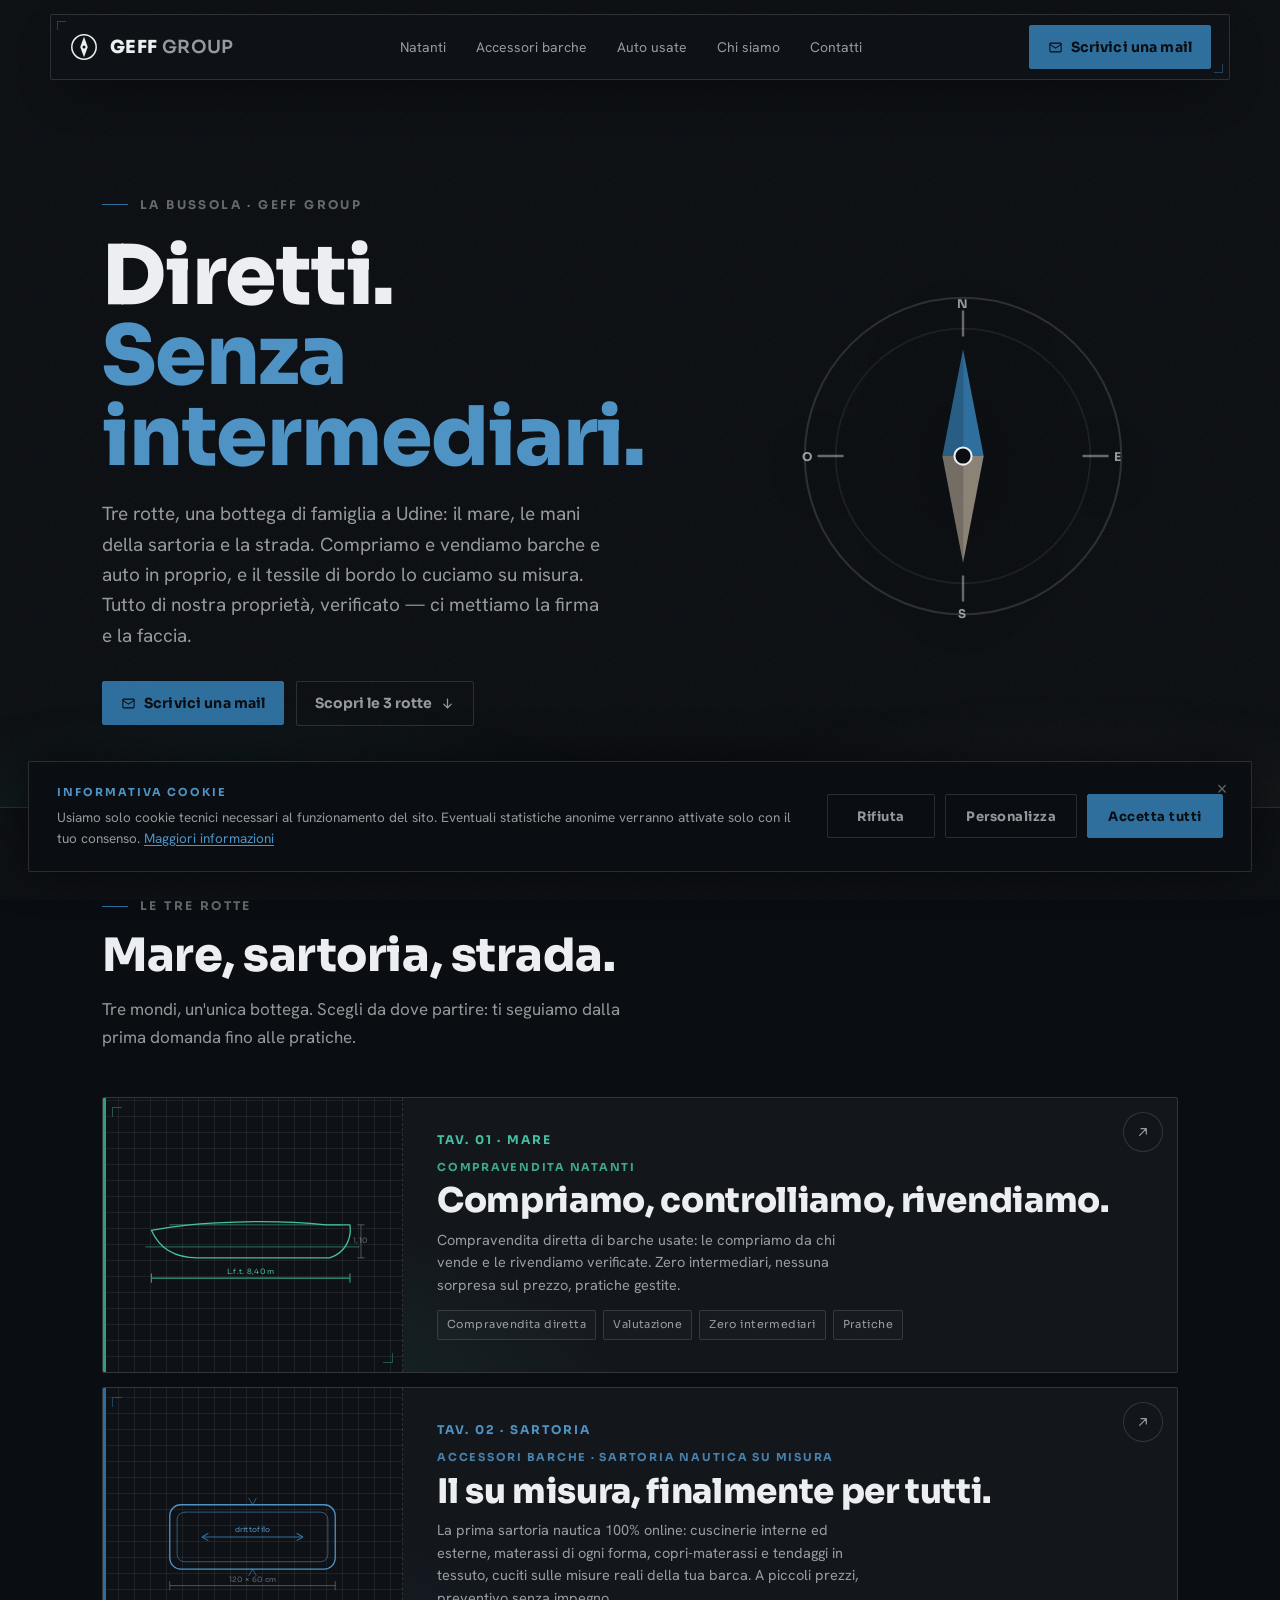
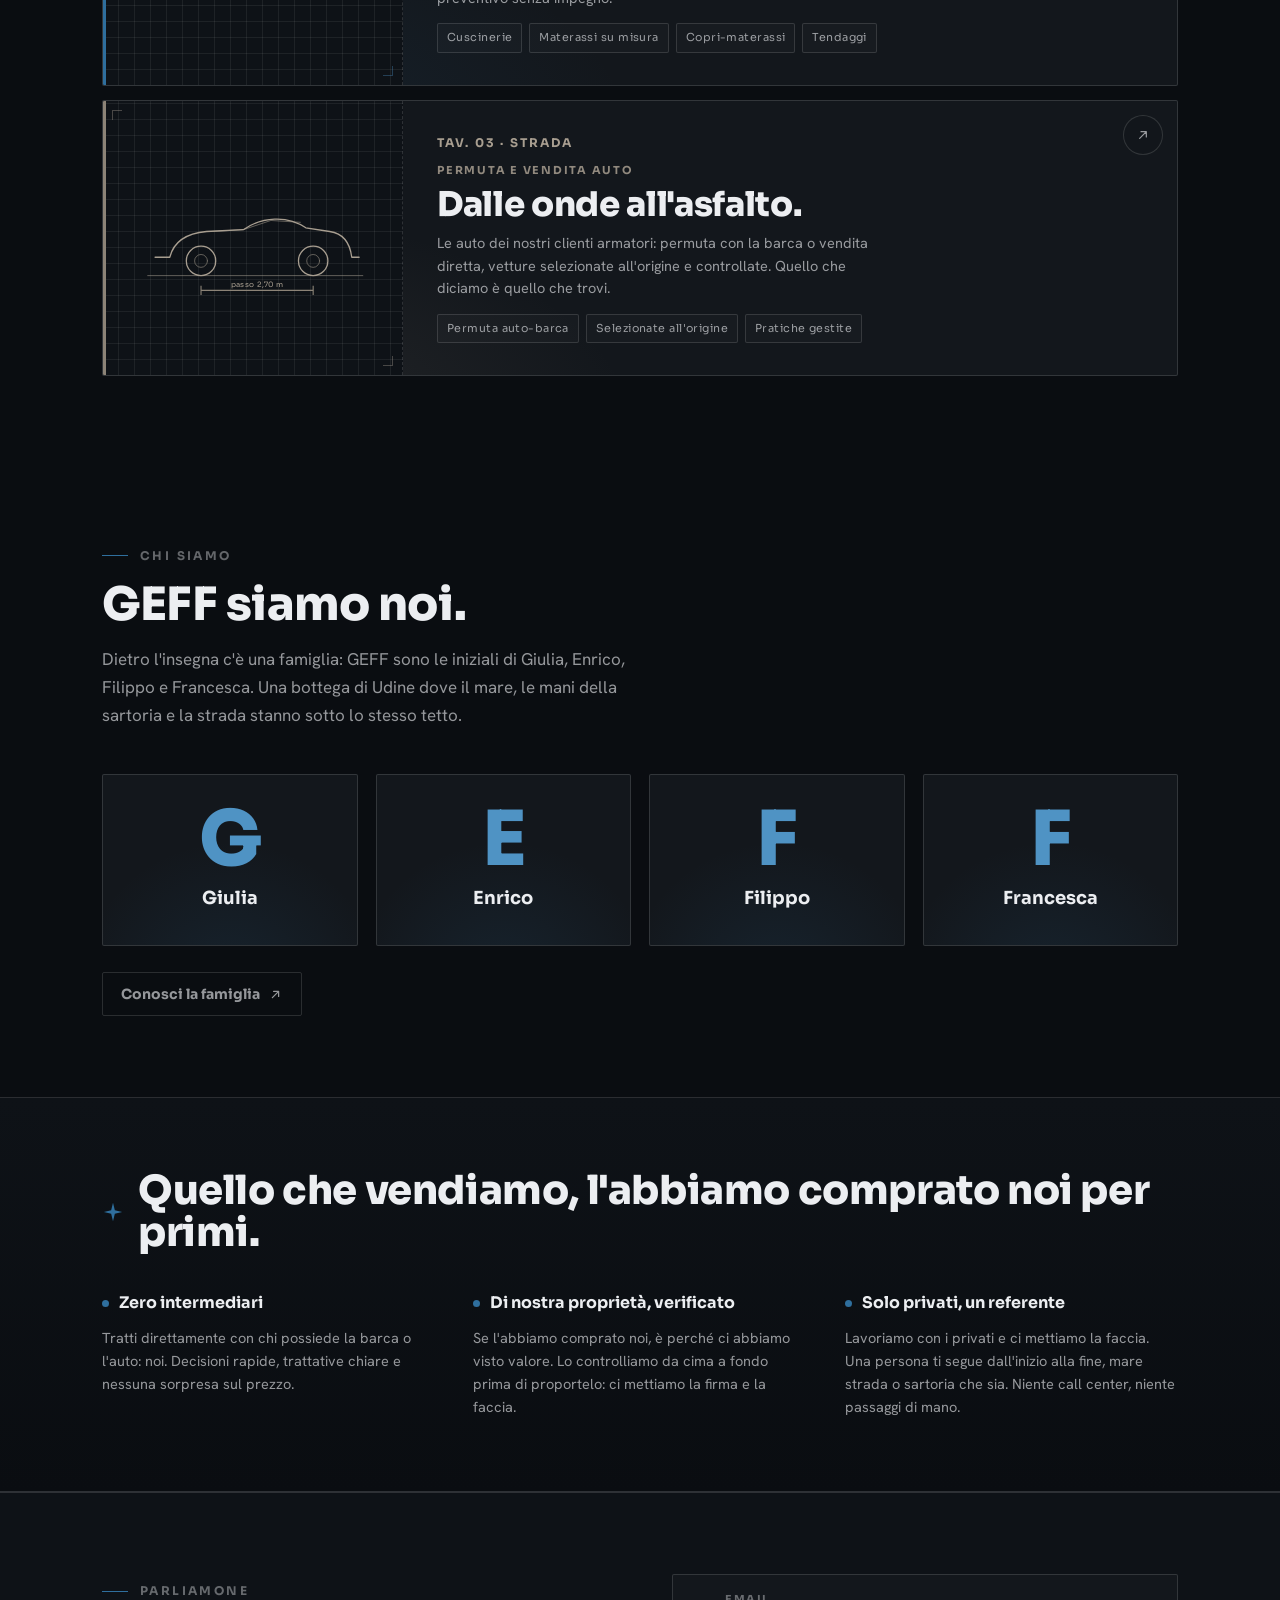
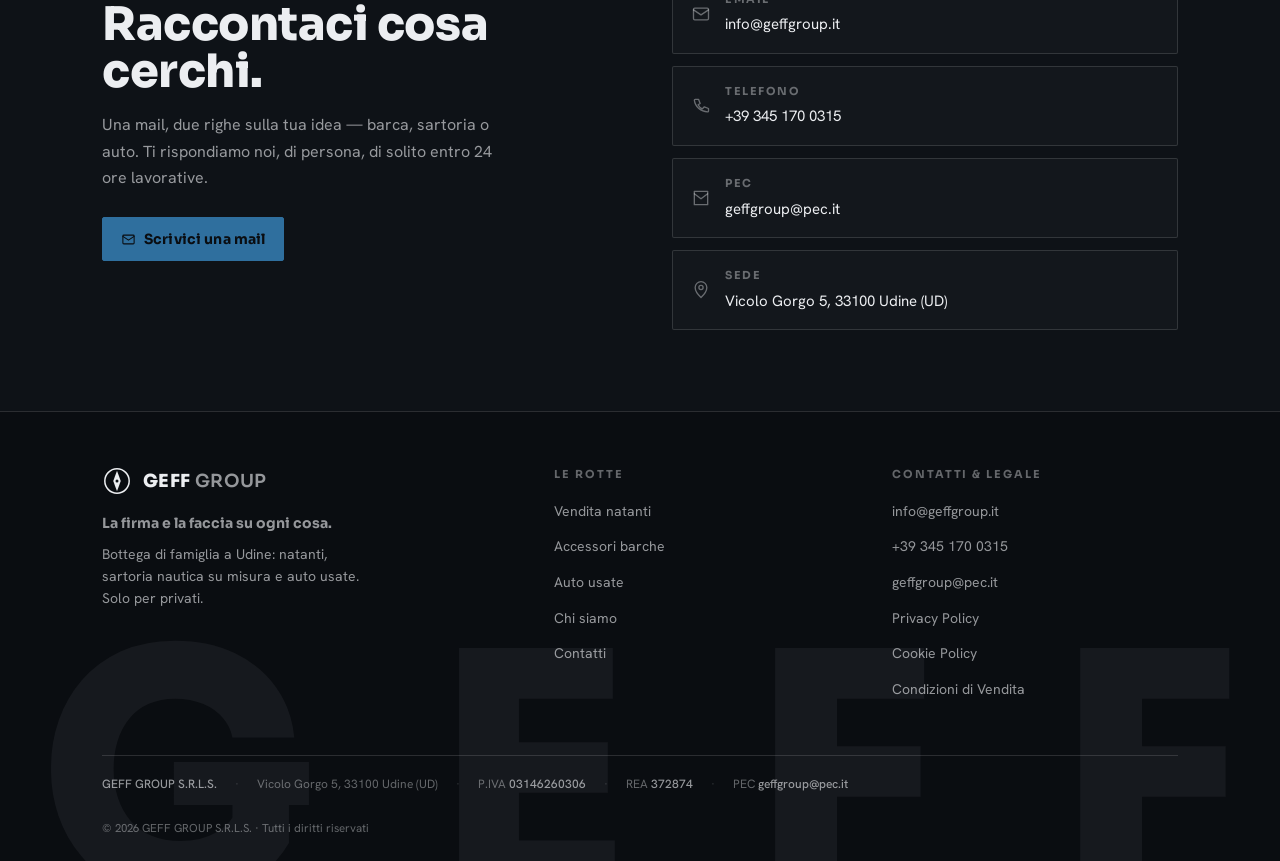
==== commit aa6bb976: "feat: nav fluttuante "Plancia" + watermark GEFF + H1 colore-zona - header: da sticky a isola positio" ====
--- a/index.html
+++ b/index.html
@@ -327,6 +327,7 @@
 
 <!-- FOOTER (tieni in sync su tutte le pagine) -->
 <footer class="site-footer">
+  <div class="footer-watermark" aria-hidden="true"><span>G</span><span>E</span><span>F</span><span>F</span></div>
   <div class="container">
     <div class="footer-top">
       <div class="footer-brand">
--- a/assets/css/style.css
+++ b/assets/css/style.css
@@ -35,7 +35,7 @@
 html{
   overflow-x:clip;
   scroll-behavior:smooth;
-  scroll-padding-top:calc(var(--header-h) + 12px);
+  scroll-padding-top:calc(var(--header-h) + 36px);
 }
 body{
   background:var(--inchiostro);
@@ -101,16 +101,28 @@
 }
 
 /* ---- HEADER ------------------------------------------------------------ */
+/* HEADER — "Plancia": isola tecnica fluttuante (squadrata, mirini agli angoli) */
 .site-header{
-  position:sticky;top:0;z-index:100;
-  background:rgba(15,19,24,.86);
+  position:fixed;top:14px;left:50%;transform:translateX(-50%);z-index:100;
+  width:min(var(--maxw),calc(100% - 28px));
+  background:rgba(15,19,24,.82);
   -webkit-backdrop-filter:blur(14px);backdrop-filter:blur(14px);
-  border-bottom:1px solid var(--linea);
-}
+  border:1px solid var(--linea);border-radius:var(--bordo-r);
+  box-shadow:0 18px 50px -22px rgba(0,0,0,.75);
+}
+/* mirini agli angoli, come una tavola da disegno */
+.site-header::before,.site-header::after{
+  content:"";position:absolute;width:9px;height:9px;
+  border:1px solid color-mix(in srgb,var(--sartoria) 60%,var(--linea));opacity:.7;
+}
+.site-header::before{top:6px;left:6px;border-right:none;border-bottom:none}
+.site-header::after{bottom:6px;right:6px;border-left:none;border-top:none}
+/* l'header è fuori dal flusso: lascia spazio al contenuto sotto la barra */
+body{padding-top:88px}
 .header-inner{
   display:flex;align-items:center;justify-content:space-between;gap:16px;
   min-height:var(--header-h);
-  padding-block:10px;
+  padding-block:10px;padding-inline:18px;
 }
 .brand{display:flex;align-items:center;gap:11px;flex:0 0 auto}
 .brand .mark{width:30px;height:30px;flex:0 0 auto;color:var(--testo)}
@@ -204,7 +216,7 @@
   font-size:clamp(40px,7vw,82px);
   color:var(--testo);margin-bottom:22px;
 }
-.hero-title em{font-style:normal;color:var(--sartoria-soft);display:block}
+.hero-title em{font-style:normal;color:var(--zona-soft,var(--sartoria-soft));display:block}
 .hero-lead{
   font-size:clamp(16px,1.5vw,19px);
   line-height:1.6;color:var(--testo-soft);
@@ -486,9 +498,22 @@
 
 /* ---- FOOTER ------------------------------------------------------------ */
 .site-footer{
+  position:relative;overflow:hidden;
   border-top:1px solid var(--linea);
   background:var(--inchiostro);
 }
+.site-footer > .container{position:relative;z-index:1}
+/* watermark "GEFF" gigante e tenue dietro al footer — la firma del marchio */
+.footer-watermark{
+  position:absolute;left:0;right:0;bottom:-.06em;z-index:0;
+  display:flex;justify-content:space-between;
+  padding-inline:clamp(10px,3vw,40px);
+  font-family:"Sora",sans-serif;font-weight:800;line-height:.62;
+  font-size:clamp(110px,26vw,380px);
+  color:rgba(236,238,241,.055);
+  pointer-events:none;user-select:none;white-space:nowrap;
+}
+.footer-watermark span{display:block}
 .footer-top{
   display:grid;grid-template-columns:1.4fr 1fr 1fr;
   gap:clamp(28px,4vw,52px);
@@ -704,6 +729,7 @@
 
 @media(max-width:760px){
   :root{--header-h:60px}
+  body{padding-top:80px}
   /* nav -> menu mobile a tendina */
   .nav{
     position:absolute;top:100%;left:0;right:0;
@@ -832,6 +858,18 @@
   .hero-draw{min-height:0}
   .hero-draw svg{max-height:160px}
 }
+/* --- Hero delle pagine SERVIZIO: più compatto della home ----------------- */
+/* In home l'H1 è lo showpiece (fino a 82px) e la bussola riempie la colonna.
+   Sulle pagine servizio (<main data-zona>) l'H1 è solo un'intestazione: lo
+   rimpiccioliamo, riduciamo il padding e impediamo alla tavola di "stirarsi"
+   a tutta la colonna del testo (prima il riquadro arrivava a ~670px quasi
+   vuoto su un disegno di ~280px). Risultato: hero che sta in ~1 schermata. */
+[data-zona] .hero{padding-block:clamp(40px,6vh,68px) clamp(34px,5vh,58px)}
+[data-zona] .hero-eyebrow{margin-bottom:16px}
+[data-zona] .hero-title{font-size:clamp(36px,4.6vw,56px);line-height:1.03;margin-bottom:16px}
+@media(min-width:761px){
+  [data-zona] .hero-draw{align-self:center;min-height:clamp(190px,24vh,250px)}
+}
 
 /* PROCESSO A TAPPE — "come lavoriamo" */
 .steps{display:grid;gap:14px;counter-reset:step}
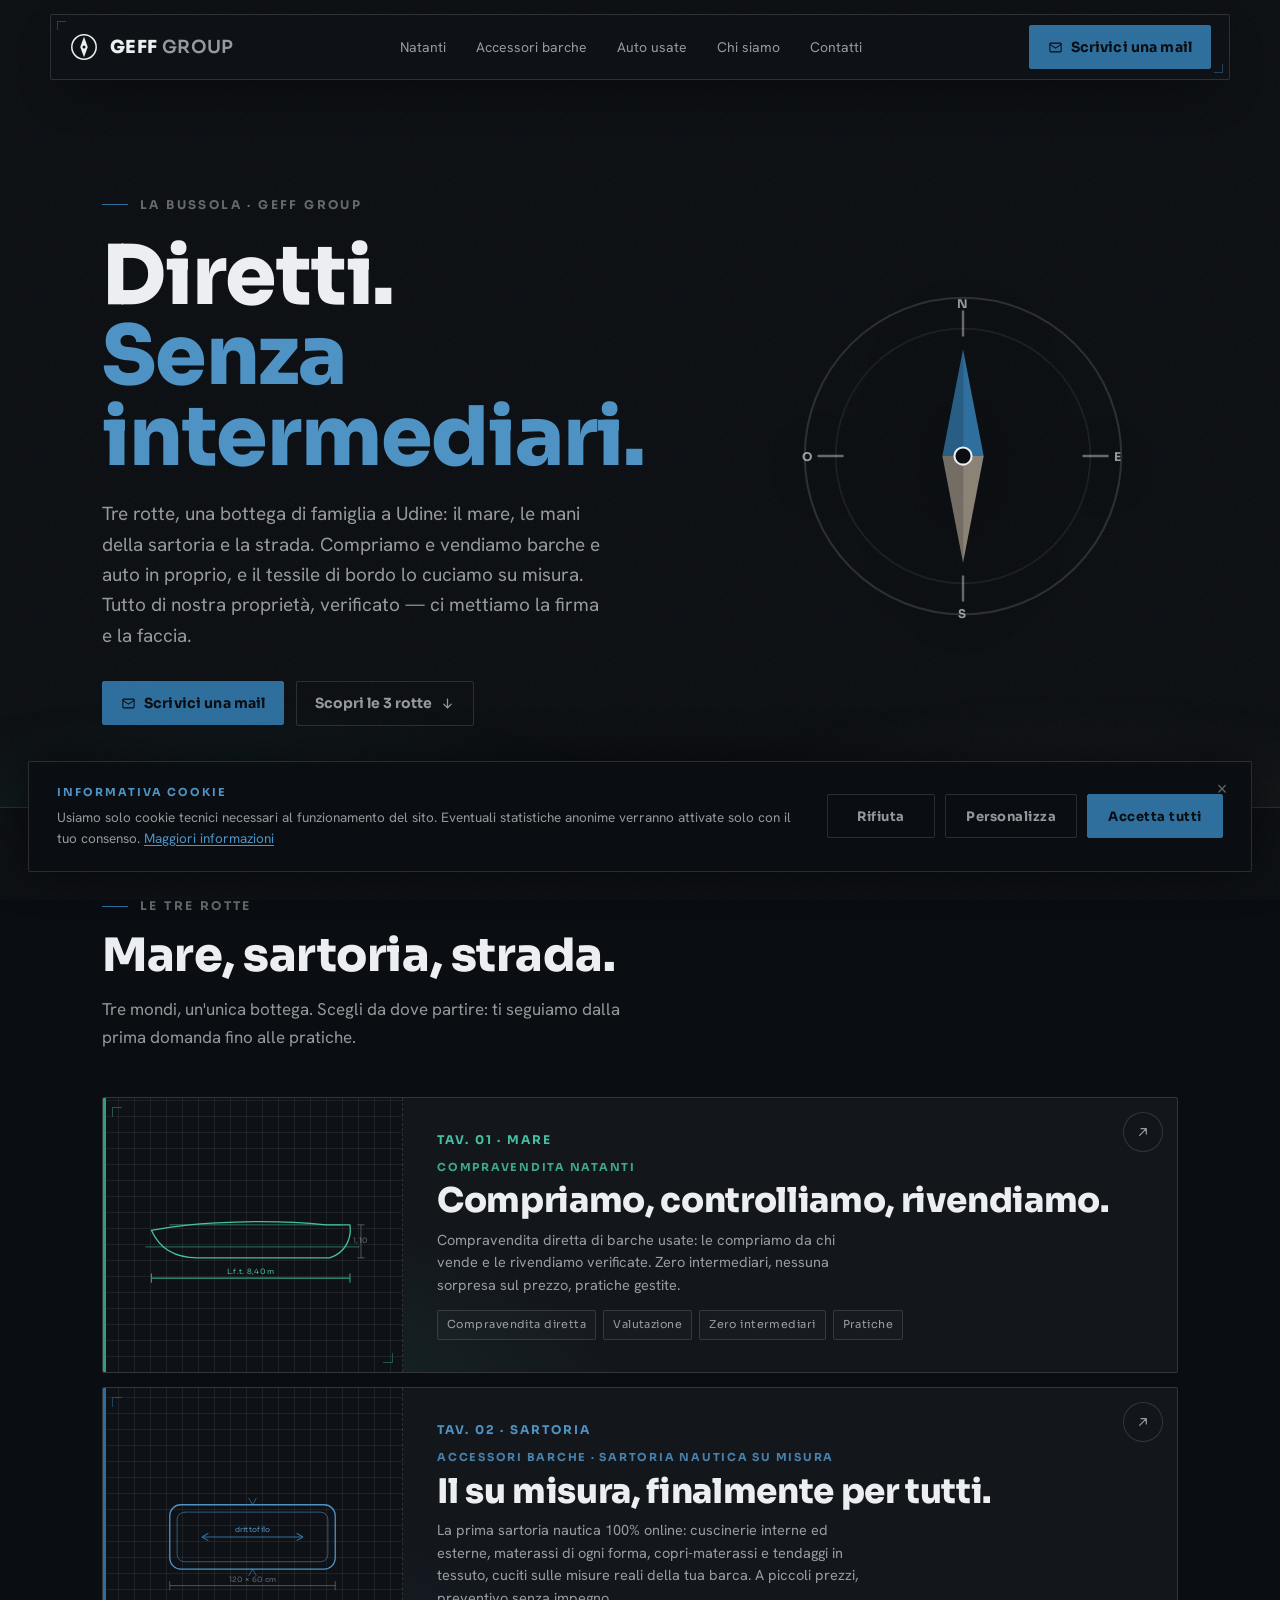
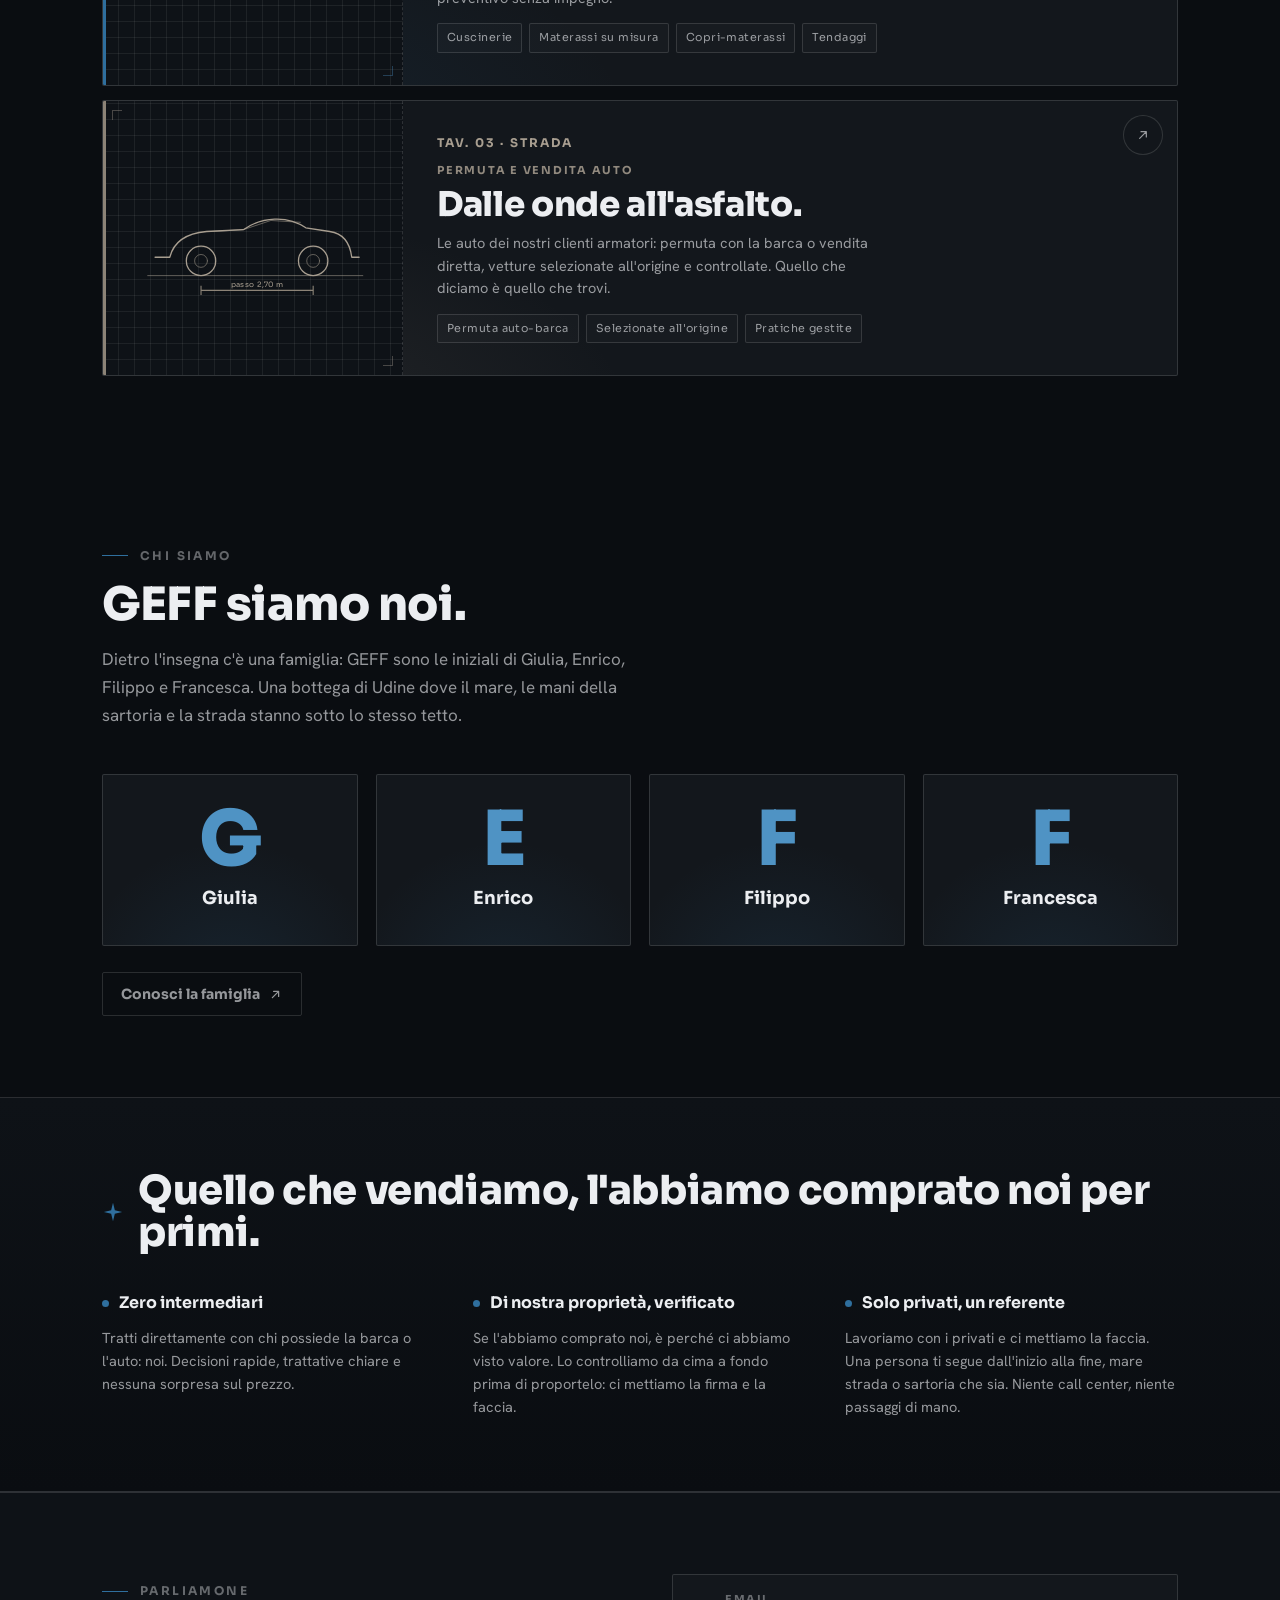
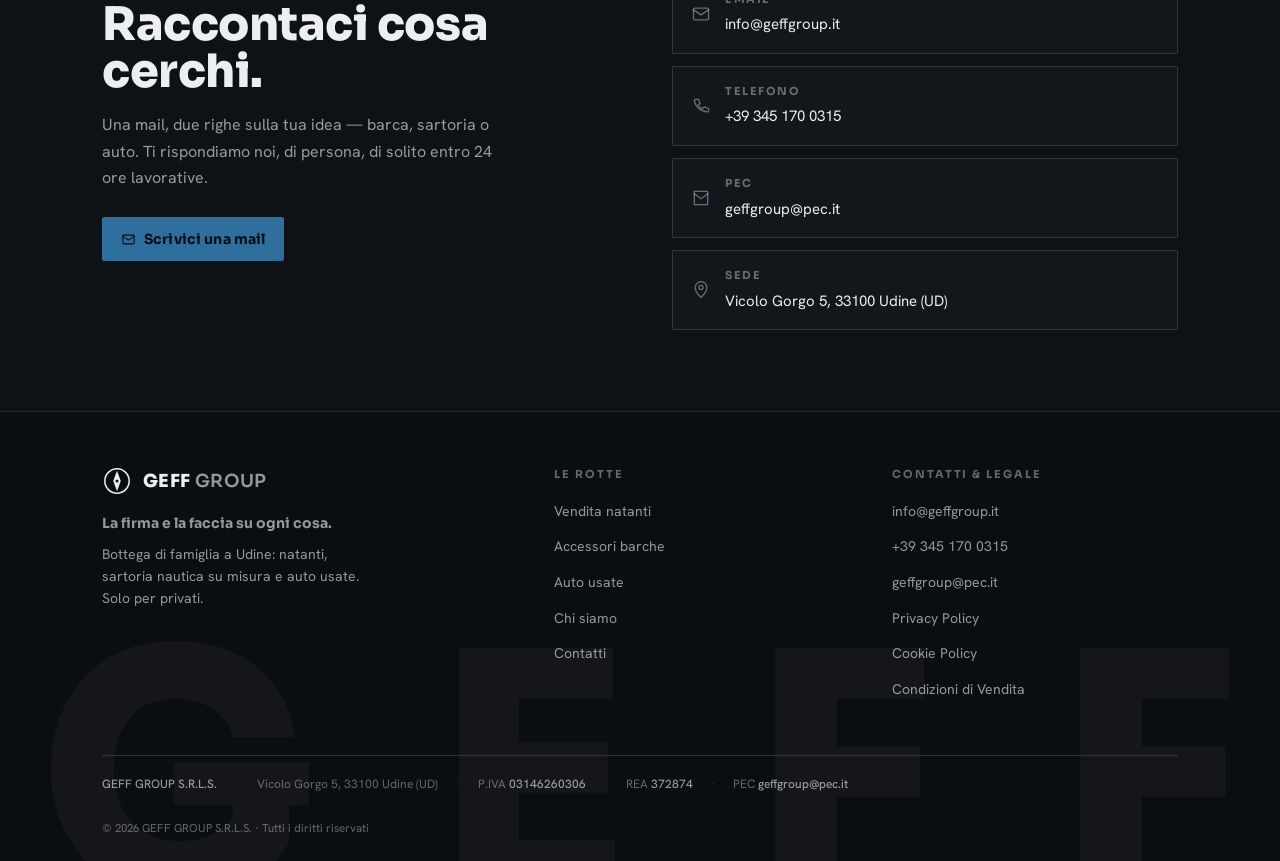
==== commit 606d503e: "feat: nuova modale contatto "Tavola tecnica" + pagina grazie "Blueprint" - modale split plancia/form" ====
--- a/index.html
+++ b/index.html
@@ -384,49 +384,61 @@
 
 <!-- ===== MODALE FORM DI CONTATTO (Web3Forms) ===== -->
 <div class="modal-backdrop" id="modal-contatto" role="dialog" aria-modal="true" aria-labelledby="modal-contatto-title">
-  <div class="modal">
+  <div class="modal modal-tav">
+    <span class="modal-scan" aria-hidden="true"></span>
+    <span class="tk tl" aria-hidden="true"></span><span class="tk tr" aria-hidden="true"></span><span class="tk bl" aria-hidden="true"></span><span class="tk br" aria-hidden="true"></span>
     <button class="modal-close" type="button" onclick="closeModal('modal-contatto')" aria-label="Chiudi">&times;</button>
-    <p class="eyebrow modal-eyebrow">Scrivici</p>
-    <h2 class="modal-title" id="modal-contatto-title">Raccontaci cosa cerchi</h2>
-    <p class="modal-sub">Compila il modulo: ti rispondiamo all'indirizzo che ci lasci, di solito entro 24 ore lavorative.</p>
-
-    <form class="geff-form" id="form-contatto">
-      <!-- TODO: generare una access key Web3Forms per info@geffgroup.it su web3forms.com — NON riusare quella di relacs (2e9533d4...), altrimenti le mail vanno a relacs -->
-      <input type="hidden" name="access_key" value="REPLACE_WITH_GEFF_WEB3FORMS_KEY">
-      <input type="hidden" name="subject" value="Richiesta dal sito - GEFF Group">
-      <input type="hidden" name="from_name" value="Sito GEFF Group">
-      <!-- honeypot anti-spam: gli umani non lo vedono né lo compilano -->
-      <input type="checkbox" name="botcheck" class="hp-field" tabindex="-1" autocomplete="off" aria-hidden="true">
-
-      <div class="form-row">
-        <div class="form-group">
-          <label class="form-label" for="c-nome">Nome</label>
-          <input class="form-input" id="c-nome" name="nome" type="text" required placeholder="Il tuo nome" autocomplete="given-name">
-        </div>
-        <div class="form-group">
-          <label class="form-label" for="c-cognome">Cognome</label>
-          <input class="form-input" id="c-cognome" name="cognome" type="text" required placeholder="Il tuo cognome" autocomplete="family-name">
-        </div>
-      </div>
-      <div class="form-group">
-        <label class="form-label" for="c-email">Email</label>
-        <input class="form-input" id="c-email" name="email" type="email" required placeholder="email@esempio.com" autocomplete="email">
-      </div>
-      <div class="form-group">
-        <label class="form-label" for="c-tel">Telefono <span class="opt">(opzionale)</span></label>
-        <input class="form-input" id="c-tel" name="telefono" type="tel" placeholder="+39 333 000 0000" autocomplete="tel">
-      </div>
-      <div class="form-group">
-        <label class="form-label" for="c-richiesta">La tua richiesta</label>
-        <textarea class="form-textarea" id="c-richiesta" name="richiesta" required placeholder="Mare, sartoria o auto? Raccontaci cosa cerchi…"></textarea>
-      </div>
-      <label class="form-consent">
-        <input type="checkbox" id="c-consent" name="consenso_privacy" required>
-        <span>Ho letto e accetto la <a href="privacy.html" target="_blank" rel="noopener">Privacy Policy</a> e acconsento al trattamento dei miei dati per essere ricontattato. <span class="req">*</span></span>
-      </label>
-      <button class="form-submit" type="submit">Invia richiesta</button>
-      <p class="form-status" role="status" aria-live="polite"></p>
-    </form>
+    <div class="modal-split">
+      <aside class="modal-plancia">
+        <svg class="modal-draw" viewBox="0 0 48 48" aria-hidden="true"><circle class="ln" cx="24" cy="24" r="18"/><path class="ln" d="M24 8 L24 40 M8 24 L40 24"/><path class="ln" d="M24 12 L29 24 L24 36 L19 24 Z"/></svg>
+        <p class="eyebrow modal-eyebrow">Tav. · Contatto</p>
+        <h2 class="modal-title" id="modal-contatto-title">Tracciamo<br>la tua richiesta.</h2>
+        <p class="modal-sub">Mare, sartoria o auto: ti segue chi vende, di persona. Niente intermediari.</p>
+        <div class="modal-recap">
+          <a class="modal-rc" href="mailto:info@geffgroup.it"><svg viewBox="0 0 24 24" fill="none" stroke="currentColor" stroke-width="1.5" stroke-linecap="round" stroke-linejoin="round" aria-hidden="true"><rect x="3" y="5" width="18" height="14" rx="1.5"/><path d="m3 7 9 6 9-6"/></svg><span><span class="rc-l">Email</span><span class="rc-v">info@geffgroup.it</span></span></a>
+          <a class="modal-rc" href="tel:+393451700315"><svg viewBox="0 0 24 24" fill="none" stroke="currentColor" stroke-width="1.5" stroke-linecap="round" stroke-linejoin="round" aria-hidden="true"><path d="M5 4h4l2 5-2.5 1.5a11 11 0 0 0 5 5L16 13l5 2v3a1 1 0 0 1-1 1A16 16 0 0 1 4 5a1 1 0 0 1 1-1z"/></svg><span><span class="rc-l">Telefono</span><span class="rc-v">+39 345 170 0315</span></span></a>
+        </div>
+        <p class="modal-tav-tag">Scala 1:1 · GEFF Group</p>
+      </aside>
+      <div class="modal-form-side">
+        <form class="geff-form" id="form-contatto">
+          <!-- TODO: generare una access key Web3Forms per info@geffgroup.it su web3forms.com — NON riusare quella di relacs (2e9533d4...), altrimenti le mail vanno a relacs -->
+          <input type="hidden" name="access_key" value="REPLACE_WITH_GEFF_WEB3FORMS_KEY">
+          <input type="hidden" name="subject" value="Richiesta dal sito - GEFF Group">
+          <input type="hidden" name="from_name" value="Sito GEFF Group">
+          <!-- honeypot anti-spam: gli umani non lo vedono né lo compilano -->
+          <input type="checkbox" name="botcheck" class="hp-field" tabindex="-1" autocomplete="off" aria-hidden="true">
+          <div class="form-row">
+            <div class="form-group">
+              <label class="form-label" for="c-nome">Nome</label>
+              <input class="form-input" id="c-nome" name="nome" type="text" required placeholder="Il tuo nome" autocomplete="given-name">
+            </div>
+            <div class="form-group">
+              <label class="form-label" for="c-cognome">Cognome</label>
+              <input class="form-input" id="c-cognome" name="cognome" type="text" required placeholder="Il tuo cognome" autocomplete="family-name">
+            </div>
+          </div>
+          <div class="form-group">
+            <label class="form-label" for="c-email">Email</label>
+            <input class="form-input" id="c-email" name="email" type="email" required placeholder="email@esempio.com" autocomplete="email">
+          </div>
+          <div class="form-group">
+            <label class="form-label" for="c-tel">Telefono <span class="opt">(opzionale)</span></label>
+            <input class="form-input" id="c-tel" name="telefono" type="tel" placeholder="+39 333 000 0000" autocomplete="tel">
+          </div>
+          <div class="form-group">
+            <label class="form-label" for="c-richiesta">La tua richiesta</label>
+            <textarea class="form-textarea" id="c-richiesta" name="richiesta" required placeholder="Mare, sartoria o auto? Raccontaci cosa cerchi…"></textarea>
+          </div>
+          <label class="form-consent">
+            <input type="checkbox" id="c-consent" name="consenso_privacy" required>
+            <span>Ho letto e accetto la <a href="privacy.html" target="_blank" rel="noopener">Privacy Policy</a> e acconsento al trattamento dei miei dati per essere ricontattato. <span class="req">*</span></span>
+          </label>
+          <button class="form-submit" type="submit">Invia richiesta</button>
+          <p class="form-status" role="status" aria-live="polite"></p>
+        </form>
+      </div>
+    </div>
   </div>
 </div>
 
--- a/assets/css/style.css
+++ b/assets/css/style.css
@@ -23,6 +23,7 @@
 
   --bordo-r:2px;
   --ease:cubic-bezier(.7,0,.18,1);
+  --spring:cubic-bezier(.2,.9,.25,1.08);  /* ingresso con micro-rimbalzo (modale "Tavola tecnica") */
   --dur:.6s;
 
   --maxw:1180px;
@@ -189,6 +190,15 @@
 .burger[aria-expanded="true"] span:nth-child(1){transform:translateY(6.5px) rotate(45deg)}
 .burger[aria-expanded="true"] span:nth-child(2){opacity:0}
 .burger[aria-expanded="true"] span:nth-child(3){transform:translateY(-6.5px) rotate(-45deg)}
+
+/* Header ridotto delle pagine legali: solo brand + "Torna al sito" (.site-header.is-slim) */
+.nav-back{
+  color:var(--sartoria-soft);font-family:"Sora",sans-serif;
+  font-size:12px;font-weight:700;letter-spacing:.16em;text-transform:uppercase;
+  text-decoration:none;white-space:nowrap;transition:color .2s;
+}
+.nav-back::before{content:"\2190  ";opacity:.7}
+.nav-back:hover{color:var(--testo)}
 
 /* ---- HERO -------------------------------------------------------------- */
 .hero{
@@ -510,7 +520,7 @@
   padding-inline:clamp(10px,3vw,40px);
   font-family:"Sora",sans-serif;font-weight:800;line-height:.62;
   font-size:clamp(110px,26vw,380px);
-  color:rgba(236,238,241,.055);
+  color:rgba(236,238,241,.04);
   pointer-events:none;user-select:none;white-space:nowrap;
 }
 .footer-watermark span{display:block}
@@ -574,6 +584,72 @@
   margin-bottom:6px;letter-spacing:-.01em;
 }
 .modal-sub{color:var(--testo-soft);font-size:14.5px;line-height:1.5;margin-bottom:15px}
+
+/* ---- MODALE "TAVOLA TECNICA" (direzione B · La plancia si arma) --------
+   Stesso #modal-contatto e stesso JS: cambia solo struttura + look. L'ingresso
+   è fatto con @keyframes (NON transizioni), così riparte da solo a ogni
+   apertura (display:none -> flex) senza toccare main.js. Tutto scoped sotto
+   .modal-tav per non sporcare il resto del sito. */
+.modal.modal-tav{
+  max-width:880px;width:100%;padding:0;overflow:hidden;
+  animation:none;                      /* l'ingresso lo fanno le due colonne */
+}
+.modal-tav::before{                    /* griglia blueprint di fondo */
+  content:"";position:absolute;inset:0;z-index:0;pointer-events:none;opacity:.55;
+  background-image:linear-gradient(rgba(79,147,196,.10) 1px,transparent 1px),
+                   linear-gradient(90deg,rgba(79,147,196,.10) 1px,transparent 1px);
+  background-size:30px 30px;
+  animation:tav-fade .4s ease .55s both;
+}
+.modal-tav .modal-split{position:relative;z-index:1;display:grid;grid-template-columns:.82fr 1.18fr}
+.modal-tav .modal-close{top:11px;right:13px;z-index:9;background:rgba(10,13,17,.5)}
+
+/* mirini d'angolo + linea di scansione */
+.modal-tav .tk{position:absolute;width:13px;height:13px;border:1.6px solid var(--sartoria-soft);z-index:6;opacity:.7;animation:tav-tk .3s ease .6s both}
+.modal-tav .tk.tl{top:11px;left:11px;border-right:0;border-bottom:0}
+.modal-tav .tk.tr{top:11px;right:11px;border-left:0;border-bottom:0}
+.modal-tav .tk.bl{bottom:11px;left:11px;border-right:0;border-top:0}
+.modal-tav .tk.br{bottom:11px;right:11px;border-left:0;border-top:0}
+.modal-tav .modal-scan{position:absolute;left:0;right:0;top:0;height:2px;z-index:8;pointer-events:none;opacity:0;
+  background:linear-gradient(90deg,transparent,var(--sartoria-soft),transparent);
+  animation:tav-scan 1.2s var(--ease) .55s}
+
+/* colonna sinistra: la "plancia" (entra da sinistra) */
+.modal-tav .modal-plancia{position:relative;overflow:hidden;
+  padding:clamp(26px,3vw,38px) clamp(24px,2.6vw,32px);
+  border-right:1px solid var(--linea);background:linear-gradient(165deg,#0c1f2b,var(--carbone-2));
+  animation:tav-left .6s var(--spring) both}
+.modal-tav .modal-draw{display:block;width:84px;height:84px;margin-bottom:4px}
+.modal-tav .modal-draw .ln{fill:none;stroke:var(--sartoria-soft);stroke-width:1.4;stroke-linecap:round;stroke-dasharray:1;stroke-dashoffset:0;pathLength:1}
+.modal-tav .modal-plancia .modal-eyebrow{margin:0}
+.modal-tav .modal-plancia .modal-title{font-size:clamp(23px,2.6vw,30px);line-height:1.06;margin:14px 0 10px}
+.modal-tav .modal-plancia .modal-sub{max-width:34ch;font-size:14px;margin-bottom:0}
+.modal-tav .modal-recap{margin-top:22px;display:grid;gap:10px}
+.modal-tav .modal-rc{display:flex;align-items:center;gap:13px;padding:13px 14px;
+  border:1px solid var(--linea);border-radius:var(--bordo-r);background:rgba(10,13,17,.4);
+  color:var(--testo-soft);transition:border-color .25s,transform .25s var(--ease)}
+.modal-tav a.modal-rc:hover{border-color:var(--sartoria);transform:translateY(-2px)}
+.modal-tav .modal-rc svg{width:19px;height:19px;flex:0 0 auto;color:var(--testo-faint)}
+.modal-tav .rc-l{font-family:"Sora",sans-serif;font-size:10px;font-weight:700;letter-spacing:.14em;text-transform:uppercase;color:var(--testo-faint);display:block;margin-bottom:2px}
+.modal-tav .rc-v{color:var(--testo);font-size:14px;word-break:break-word}
+.modal-tav .modal-tav-tag{font-family:"Sora",sans-serif;font-size:10px;font-weight:700;letter-spacing:.18em;text-transform:uppercase;color:var(--testo-faint);margin-top:14px}
+
+/* colonna destra: il form (entra da destra, scrolla se serve) */
+.modal-tav .modal-form-side{padding:clamp(24px,3vw,34px);overflow-y:auto;max-height:calc(100dvh - 40px);
+  animation:tav-right .6s var(--spring) both}
+
+@keyframes tav-left{from{transform:translateX(-101%)}to{transform:none}}
+@keyframes tav-right{from{transform:translateX(101%)}to{transform:none}}
+@keyframes tav-fade{from{opacity:0}to{opacity:.55}}
+@keyframes tav-tk{from{opacity:0}to{opacity:.7}}
+@keyframes tav-scan{0%{opacity:0;top:0}10%{opacity:.95}90%{opacity:.8}100%{opacity:0;top:100%}}
+
+@media(prefers-reduced-motion:reduce){
+  .modal-tav::before,.modal-tav .tk,.modal-tav .modal-plancia,.modal-tav .modal-form-side,.modal-tav .modal-scan{
+    animation:none!important;transform:none!important;
+  }
+  .modal-tav::before{opacity:.55}.modal-tav .tk{opacity:.7}.modal-tav .modal-scan{opacity:0}
+}
 
 /* ---- FORM -------------------------------------------------------------- */
 .form-row{display:grid;grid-template-columns:1fr 1fr;gap:14px}
@@ -761,6 +837,17 @@
   .header-actions .btn-cta .lbl-short{display:none}
 }
 
+/* Modale "Tavola tecnica": sotto il breakpoint mobile le due colonne si
+   impilano e l'ingresso diventa verticale (niente slide orizzontale). */
+@media(max-width:760px){
+  .modal.modal-tav{max-width:520px}
+  .modal-tav .modal-split{grid-template-columns:1fr;max-height:calc(100dvh - 24px);overflow-y:auto}
+  .modal-tav .modal-plancia{border-right:none;border-bottom:1px solid var(--linea);animation-name:tav-rise}
+  .modal-tav .modal-form-side{max-height:none;overflow:visible;animation-name:tav-rise}
+  .modal-tav .modal-plancia .modal-sub{max-width:none}
+}
+@keyframes tav-rise{from{opacity:0;transform:translateY(16px)}to{opacity:1;transform:none}}
+
 @media(max-width:480px){
   /* CONTATTO: compatta la modale così sta in una schermata senza scroll */
   .modal-backdrop{padding:12px}
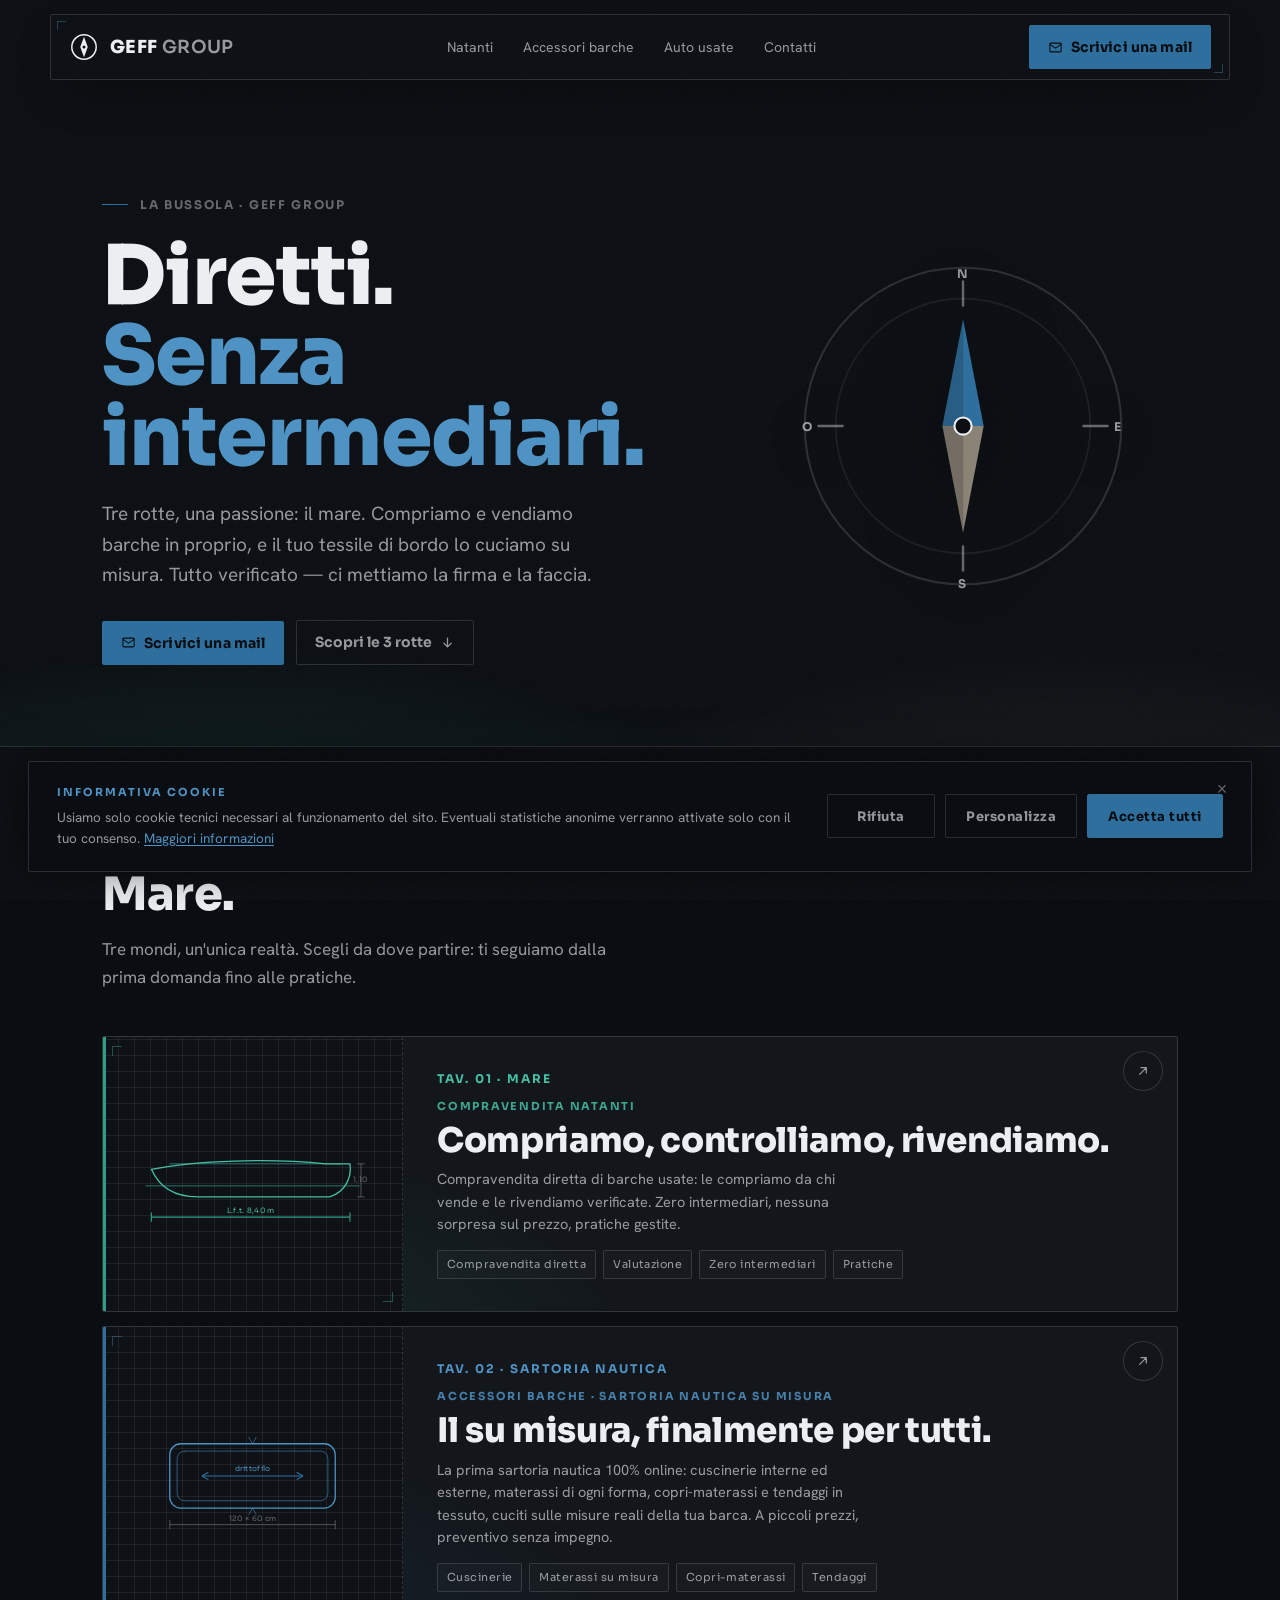
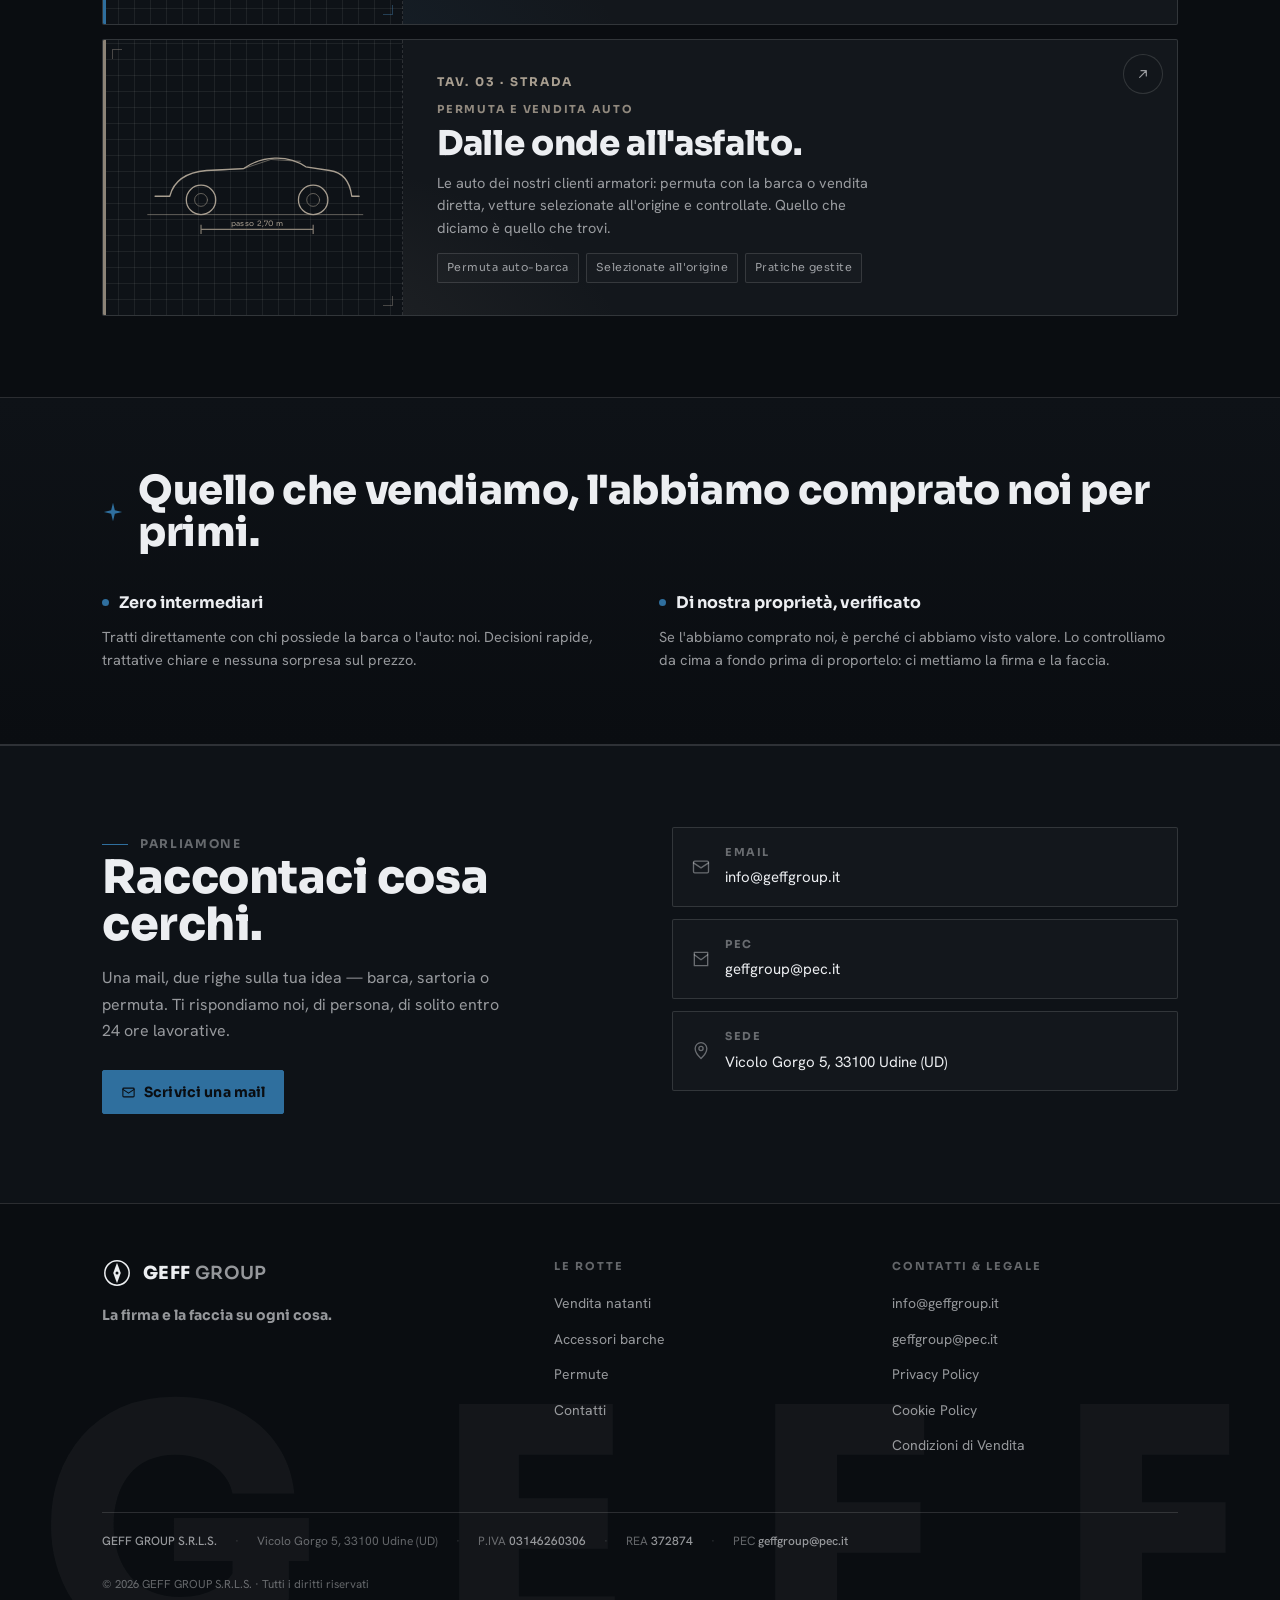
==== commit 4c3d19e9: "feat: focus mare, permute, rimozione telefono e sezione famiglia - hero home accorciato sul mare; "L" ====
--- a/index.html
+++ b/index.html
@@ -45,7 +45,6 @@
       <a class="nav-link" href="natanti.html">Natanti</a>
       <a class="nav-link" href="accessori-barche.html">Accessori barche</a>
       <a class="nav-link" href="auto-usate.html">Auto usate</a>
-      <a class="nav-link" href="chi-siamo.html">Chi siamo</a>
       <a class="nav-link" href="contatti.html">Contatti</a>
     </nav>
 
@@ -72,7 +71,7 @@
         <div>
           <p class="eyebrow hero-eyebrow rv">La Bussola · GEFF Group</p>
           <h1 class="hero-title rv rv-d1">Diretti.<em>Senza intermediari.</em></h1>
-          <p class="hero-lead rv rv-d2">Tre rotte, una bottega di famiglia a Udine: il mare, le mani della sartoria e la strada. Compriamo e vendiamo barche e auto in proprio, e il tessile di bordo lo cuciamo su misura. Tutto di nostra proprietà, verificato — ci mettiamo la firma e la faccia.</p>
+          <p class="hero-lead rv rv-d2">Tre rotte, una passione: il mare. Compriamo e vendiamo barche in proprio, e il tuo tessile di bordo lo cuciamo su misura. Tutto verificato — ci mettiamo la firma e la faccia.</p>
           <div class="hero-ctas rv rv-d3">
             <button class="btn-cta" type="button" data-open-modal="modal-contatto">
               <svg viewBox="0 0 24 24" fill="none" stroke="currentColor" stroke-width="1.7" stroke-linecap="round" stroke-linejoin="round" aria-hidden="true"><rect x="3" y="5" width="18" height="14" rx="1.5"/><path d="m3 7 9 6 9-6"/></svg>
@@ -119,8 +118,8 @@
     <div class="container">
       <div class="section-head">
         <p class="eyebrow rv">Le tre rotte</p>
-        <h2 class="section-title rv rv-d1" id="rotte-title">Mare, sartoria, strada.</h2>
-        <p class="section-intro rv rv-d2">Tre mondi, un'unica bottega. Scegli da dove partire: ti seguiamo dalla prima domanda fino alle pratiche.</p>
+        <h2 class="section-title rv rv-d1" id="rotte-title">Mare.</h2>
+        <p class="section-intro rv rv-d2">Tre mondi, un'unica realtà. Scegli da dove partire: ti seguiamo dalla prima domanda fino alle pratiche.</p>
       </div>
 
       <div class="routes">
@@ -182,7 +181,7 @@
             </svg>
           </span>
           <span class="route-body">
-            <span class="route-index">Tav. 02 · Sartoria</span>
+            <span class="route-index">Tav. 02 · Sartoria nautica</span>
             <span class="route-kicker">Accessori barche · sartoria nautica su misura</span>
             <span class="route-title">Il su misura, finalmente per tutti.</span>
             <span class="route-desc">La prima sartoria nautica 100% online: cuscinerie interne ed esterne, materassi di ogni forma, copri-materassi e tendaggi in tessuto, cuciti sulle misure reali della tua barca. A piccoli prezzi, preventivo senza impegno.</span>
@@ -236,29 +235,6 @@
     </div>
   </section>
 
-  <!-- ===== CHI SIAMO — il nome è la famiglia (fatto vero, dal titolare) ===== -->
-  <section class="section" id="famiglia" aria-labelledby="famiglia-title">
-    <div class="container">
-      <div class="section-head rv">
-        <p class="eyebrow">Chi siamo</p>
-        <h2 class="section-title" id="famiglia-title">GEFF siamo noi.</h2>
-        <p class="section-intro">Dietro l'insegna c'è una famiglia: GEFF sono le iniziali di Giulia, Enrico, Filippo e Francesca. Una bottega di Udine dove il mare, le mani della sartoria e la strada stanno sotto lo stesso tetto.</p>
-      </div>
-      <div class="acronimo rv rv-d1">
-        <div class="lettera"><span class="big">G</span><span class="nome">Giulia</span></div>
-        <div class="lettera"><span class="big">E</span><span class="nome">Enrico</span></div>
-        <div class="lettera"><span class="big">F</span><span class="nome">Filippo</span></div>
-        <div class="lettera"><span class="big">F</span><span class="nome">Francesca</span></div>
-      </div>
-      <p class="rv rv-d2" style="margin-top:26px">
-        <a class="btn-ghost" href="chi-siamo.html">
-          Conosci la famiglia
-          <svg viewBox="0 0 24 24" fill="none" stroke="currentColor" stroke-width="2" stroke-linecap="round" stroke-linejoin="round" aria-hidden="true"><path d="M7 17 17 7M9 7h8v8"/></svg>
-        </a>
-      </p>
-    </div>
-  </section>
-
   <!-- ===== ETHOS: perché conviene trattare diretto con noi ===== -->
   <section class="ethos" aria-labelledby="ethos-title">
     <div class="container">
@@ -268,7 +244,7 @@
         </span>
         <span id="ethos-title">Quello che vendiamo, l'abbiamo comprato noi per primi.</span>
       </p>
-      <div class="ethos-grid">
+      <div class="ethos-grid is-duo">
         <div class="ethos-item rv">
           <h3 class="ethos-h"><span class="dot" aria-hidden="true"></span>Zero intermediari</h3>
           <p>Tratti direttamente con chi possiede la barca o l'auto: noi. Decisioni rapide, trattative chiare e nessuna sorpresa sul prezzo.</p>
@@ -276,10 +252,6 @@
         <div class="ethos-item rv rv-d1">
           <h3 class="ethos-h"><span class="dot" aria-hidden="true"></span>Di nostra proprietà, verificato</h3>
           <p>Se l'abbiamo comprato noi, è perché ci abbiamo visto valore. Lo controlliamo da cima a fondo prima di proportelo: ci mettiamo la firma e la faccia.</p>
-        </div>
-        <div class="ethos-item rv rv-d2">
-          <h3 class="ethos-h"><span class="dot" aria-hidden="true"></span>Solo privati, un referente</h3>
-          <p>Lavoriamo con i privati e ci mettiamo la faccia. Una persona ti segue dall'inizio alla fine, mare strada o sartoria che sia. Niente call center, niente passaggi di mano.</p>
         </div>
       </div>
     </div>
@@ -292,7 +264,7 @@
         <div>
           <p class="eyebrow rv">Parliamone</p>
           <h2 class="contact-title rv rv-d1" id="contatti-title">Raccontaci cosa cerchi.</h2>
-          <p class="contact-lead rv rv-d2">Una mail, due righe sulla tua idea — barca, sartoria o auto. Ti rispondiamo noi, di persona, di solito entro 24 ore lavorative.</p>
+          <p class="contact-lead rv rv-d2">Una mail, due righe sulla tua idea — barca, sartoria o permuta. Ti rispondiamo noi, di persona, di solito entro 24 ore lavorative.</p>
           <div class="contact-ctas rv rv-d2">
             <button class="btn-cta" type="button" data-open-modal="modal-contatto">
               <svg viewBox="0 0 24 24" fill="none" stroke="currentColor" stroke-width="1.7" stroke-linecap="round" stroke-linejoin="round" aria-hidden="true"><rect x="3" y="5" width="18" height="14" rx="1.5"/><path d="m3 7 9 6 9-6"/></svg>
@@ -305,10 +277,6 @@
           <a class="contact-card" href="mailto:info@geffgroup.it">
             <svg viewBox="0 0 24 24" fill="none" stroke="currentColor" stroke-width="1.6" stroke-linecap="round" stroke-linejoin="round" aria-hidden="true"><rect x="3" y="5" width="18" height="14" rx="1.5"/><path d="m3 7 9 6 9-6"/></svg>
             <span><span class="cc-label">Email</span><span class="cc-value">info@geffgroup.it</span></span>
-          </a>
-          <a class="contact-card" href="tel:+393451700315">
-            <svg viewBox="0 0 24 24" fill="none" stroke="currentColor" stroke-width="1.6" stroke-linecap="round" stroke-linejoin="round" aria-hidden="true"><path d="M5 4h4l2 5-2.5 1.5a11 11 0 0 0 5 5L16 13l5 2v3a1 1 0 0 1-1 1A16 16 0 0 1 4 5a1 1 0 0 1 1-1z"/></svg>
-            <span><span class="cc-label">Telefono</span><span class="cc-value">+39 345 170 0315</span></span>
           </a>
           <a class="contact-card" href="mailto:geffgroup@pec.it">
             <svg viewBox="0 0 24 24" fill="none" stroke="currentColor" stroke-width="1.6" stroke-linecap="round" stroke-linejoin="round" aria-hidden="true"><path d="M4 4h16v16H4z"/><path d="m4 7 8 6 8-6"/></svg>
@@ -338,7 +306,6 @@
           <span class="name">GEFF <span>GROUP</span></span>
         </a>
         <p class="footer-claim">La firma e la faccia su ogni cosa.</p>
-        <p>Bottega di famiglia a Udine: natanti, sartoria nautica su misura e auto usate. Solo per privati.</p>
       </div>
 
       <div class="footer-col">
@@ -346,8 +313,7 @@
         <ul>
           <li><a href="natanti.html">Vendita natanti</a></li>
           <li><a href="accessori-barche.html">Accessori barche</a></li>
-          <li><a href="auto-usate.html">Auto usate</a></li>
-          <li><a href="chi-siamo.html">Chi siamo</a></li>
+          <li><a href="auto-usate.html">Permute</a></li>
           <li><a href="contatti.html">Contatti</a></li>
         </ul>
       </div>
@@ -356,7 +322,6 @@
         <h4>Contatti &amp; legale</h4>
         <ul>
           <li><a href="mailto:info@geffgroup.it">info@geffgroup.it</a></li>
-          <li><a href="tel:+393451700315">+39 345 170 0315</a></li>
           <li><a href="mailto:geffgroup@pec.it">geffgroup@pec.it</a></li>
           <li><a href="privacy.html">Privacy Policy</a></li>
           <li><a href="cookie-policy.html">Cookie Policy</a></li>
@@ -396,7 +361,6 @@
         <p class="modal-sub">Mare, sartoria o auto: ti segue chi vende, di persona. Niente intermediari.</p>
         <div class="modal-recap">
           <a class="modal-rc" href="mailto:info@geffgroup.it"><svg viewBox="0 0 24 24" fill="none" stroke="currentColor" stroke-width="1.5" stroke-linecap="round" stroke-linejoin="round" aria-hidden="true"><rect x="3" y="5" width="18" height="14" rx="1.5"/><path d="m3 7 9 6 9-6"/></svg><span><span class="rc-l">Email</span><span class="rc-v">info@geffgroup.it</span></span></a>
-          <a class="modal-rc" href="tel:+393451700315"><svg viewBox="0 0 24 24" fill="none" stroke="currentColor" stroke-width="1.5" stroke-linecap="round" stroke-linejoin="round" aria-hidden="true"><path d="M5 4h4l2 5-2.5 1.5a11 11 0 0 0 5 5L16 13l5 2v3a1 1 0 0 1-1 1A16 16 0 0 1 4 5a1 1 0 0 1 1-1z"/></svg><span><span class="rc-l">Telefono</span><span class="rc-v">+39 345 170 0315</span></span></a>
         </div>
         <p class="modal-tav-tag">Scala 1:1 · GEFF Group</p>
       </aside>
--- a/assets/css/style.css
+++ b/assets/css/style.css
@@ -93,7 +93,7 @@
 .eyebrow{
   font-family:"Sora",sans-serif;
   font-size:12px;font-weight:700;
-  letter-spacing:.2em;text-transform:uppercase;
+  letter-spacing:.14em;text-transform:uppercase;
   color:var(--testo-faint);
   display:inline-flex;align-items:center;gap:12px;
 }
@@ -127,8 +127,18 @@
 }
 .brand{display:flex;align-items:center;gap:11px;flex:0 0 auto}
 .brand .mark{width:30px;height:30px;flex:0 0 auto;color:var(--testo)}
-.brand .mark .needle{transition:transform 1.1s var(--ease)}
+/* la rotazione dell'ago deve ancorarsi al centro della bussola (16,16 del viewBox),
+   non all'angolo 0,0: senza questo l'ago "vola fuori" dal cerchio in hover. */
+.brand .mark .needle{transform-box:view-box;transform-origin:center;transition:transform 1.1s var(--ease)}
 .brand:hover .mark .needle{transform:rotate(135deg)}
+/* click sul logo (gestito in main.js): l'ago compie un giro intero e decelera,
+   come un ago di bussola che si ferma. La classe .is-spinning la mette il JS. */
+.brand.is-spinning .mark .needle{animation:brandNeedleSpin .6s cubic-bezier(.33,.78,.36,1) both}
+@keyframes brandNeedleSpin{from{transform:rotate(0)}to{transform:rotate(360deg)}}
+@media(prefers-reduced-motion:reduce){
+  .brand:hover .mark .needle{transform:none}
+  .brand.is-spinning .mark .needle{animation:none}
+}
 .brand .name{
   font-family:"Sora",sans-serif;
   font-weight:800;font-size:clamp(15px,2vw,18px);
@@ -458,6 +468,8 @@
 }
 .ethos .container{padding-block:clamp(48px,8vh,88px)}
 .ethos-grid{display:grid;grid-template-columns:repeat(3,1fr);gap:clamp(20px,3vw,40px)}
+/* Home: con 2 punti invece di 3, due colonne piene su desktop (mobile resta 1 colonna) */
+@media(min-width:921px){.ethos-grid.is-duo{grid-template-columns:repeat(2,1fr)}}
 .ethos-claim{
   font-family:"Sora",sans-serif;
   font-weight:800;font-size:clamp(24px,3.4vw,40px);
@@ -471,7 +483,7 @@
   font-size:16px;color:var(--testo);margin-bottom:10px;
   display:flex;align-items:center;gap:10px;
 }
-.ethos-item .ethos-h .dot{width:7px;height:7px;border-radius:50%;background:var(--sartoria);flex:0 0 auto}
+.ethos-item .ethos-h .dot{width:7px;height:7px;border-radius:50%;background:var(--zona,var(--sartoria));flex:0 0 auto}
 .ethos-item p{font-size:14.5px;line-height:1.6;color:var(--testo-soft)}
 
 /* ---- SEZIONE CONTATTO (home + pagina) --------------------------------- */
@@ -675,6 +687,7 @@
   display:flex;align-items:flex-start;gap:11px;
   font-size:13px;line-height:1.5;color:var(--testo-soft);
   margin:2px 0 2px;cursor:pointer;
+  min-height:44px;align-content:center;  /* tap target ≥44px anche con testo su 1-2 righe */
 }
 .form-consent input[type=checkbox]{
   appearance:none;-webkit-appearance:none;
@@ -972,9 +985,18 @@
   font-family:"Sora",sans-serif;font-weight:800;
   font-size:clamp(22px,3vw,32px);color:var(--zona-soft,var(--sartoria-soft));
   line-height:1;letter-spacing:.02em;
+  /* il numero occupa entrambe le righe della colonna sinistra: così h3 e p
+     restano impilati nella colonna 1fr a destra, invece di rifluire sotto. */
+  grid-row:1 / span 2;align-self:start;
 }
 .step h3{font-family:"Sora",sans-serif;font-weight:700;font-size:17px;color:var(--testo);margin-bottom:6px}
 .step p{font-size:14.5px;line-height:1.6;color:var(--testo-soft);max-width:62ch}
+/* Mobile: card a colonna singola, numero sopra il titolo. */
+@media(max-width:600px){
+  .step{grid-template-columns:1fr;gap:6px;padding:clamp(16px,4vw,22px)}
+  .step::before{grid-row:auto;font-size:24px;margin-bottom:2px}
+  .step h3{margin-bottom:4px}
+}
 
 /* DUE PERCORSI / PANNELLI affiancati */
 .split{display:grid;grid-template-columns:1fr 1fr;gap:clamp(16px,3vw,24px)}
@@ -1055,3 +1077,51 @@
   color:var(--testo-faint);margin-top:5px;
 }
 @media(max-width:560px){.acronimo{grid-template-columns:repeat(2,1fr)}}
+
+/* =========================================================================
+   FOOTER MOBILE — "Targa" (gemella della nav)
+   Su <=760px il .footer-top diventa una targa incorniciata con le stesse
+   tacche ad angolo dell'header: marchio centrato in cima e le due liste
+   ("Le rotte" / "Contatti & legale") affiancate, per non sprecare spazio.
+   Desktop invariato: qui tocchiamo solo il mobile.
+   ========================================================================= */
+@media(max-width:760px){
+  .footer-top{
+    grid-template-columns:1fr 1fr;            /* le due liste affiancate */
+    gap:24px 18px;
+    position:relative;
+    margin-top:6px;
+    padding:26px 16px 20px;                    /* override del padding-block ampio */
+    border:1px solid var(--linea);
+    border-radius:var(--bordo-r);
+    background:linear-gradient(180deg,rgba(255,255,255,.018),transparent);
+  }
+  /* tacche ad angolo: lo stesso stilema della .site-header -> il footer "lega" */
+  .footer-top::before,
+  .footer-top::after{
+    content:"";position:absolute;width:14px;height:14px;
+    border:1px solid color-mix(in srgb,var(--sartoria) 60%,var(--linea));
+    opacity:.7;pointer-events:none;
+  }
+  .footer-top::before{top:6px;left:6px;border-right:none;border-bottom:none}
+  .footer-top::after{bottom:6px;right:6px;border-left:none;border-top:none}
+
+  /* marchio centrato, a tutta larghezza sopra le due colonne */
+  .footer-brand{
+    grid-column:1 / -1;
+    display:flex;flex-direction:column;align-items:center;text-align:center;gap:8px;
+    padding-bottom:20px;margin-bottom:4px;
+    border-bottom:1px solid var(--linea-soft);
+  }
+  .footer-brand .brand{flex-direction:column;gap:10px;margin-bottom:0}
+  .footer-claim{max-width:26ch}
+  .footer-brand p{max-width:32ch}
+
+  /* le due colonne: testo un filo più piccolo per stare comode a doppia colonna */
+  .footer-col{min-width:0}
+  .footer-col a,.footer-col span{font-size:13.5px}
+
+  /* riga legale + copyright centrati sotto la targa */
+  .footer-legal{justify-content:center;text-align:center}
+  .footer-copy{text-align:center}
+}
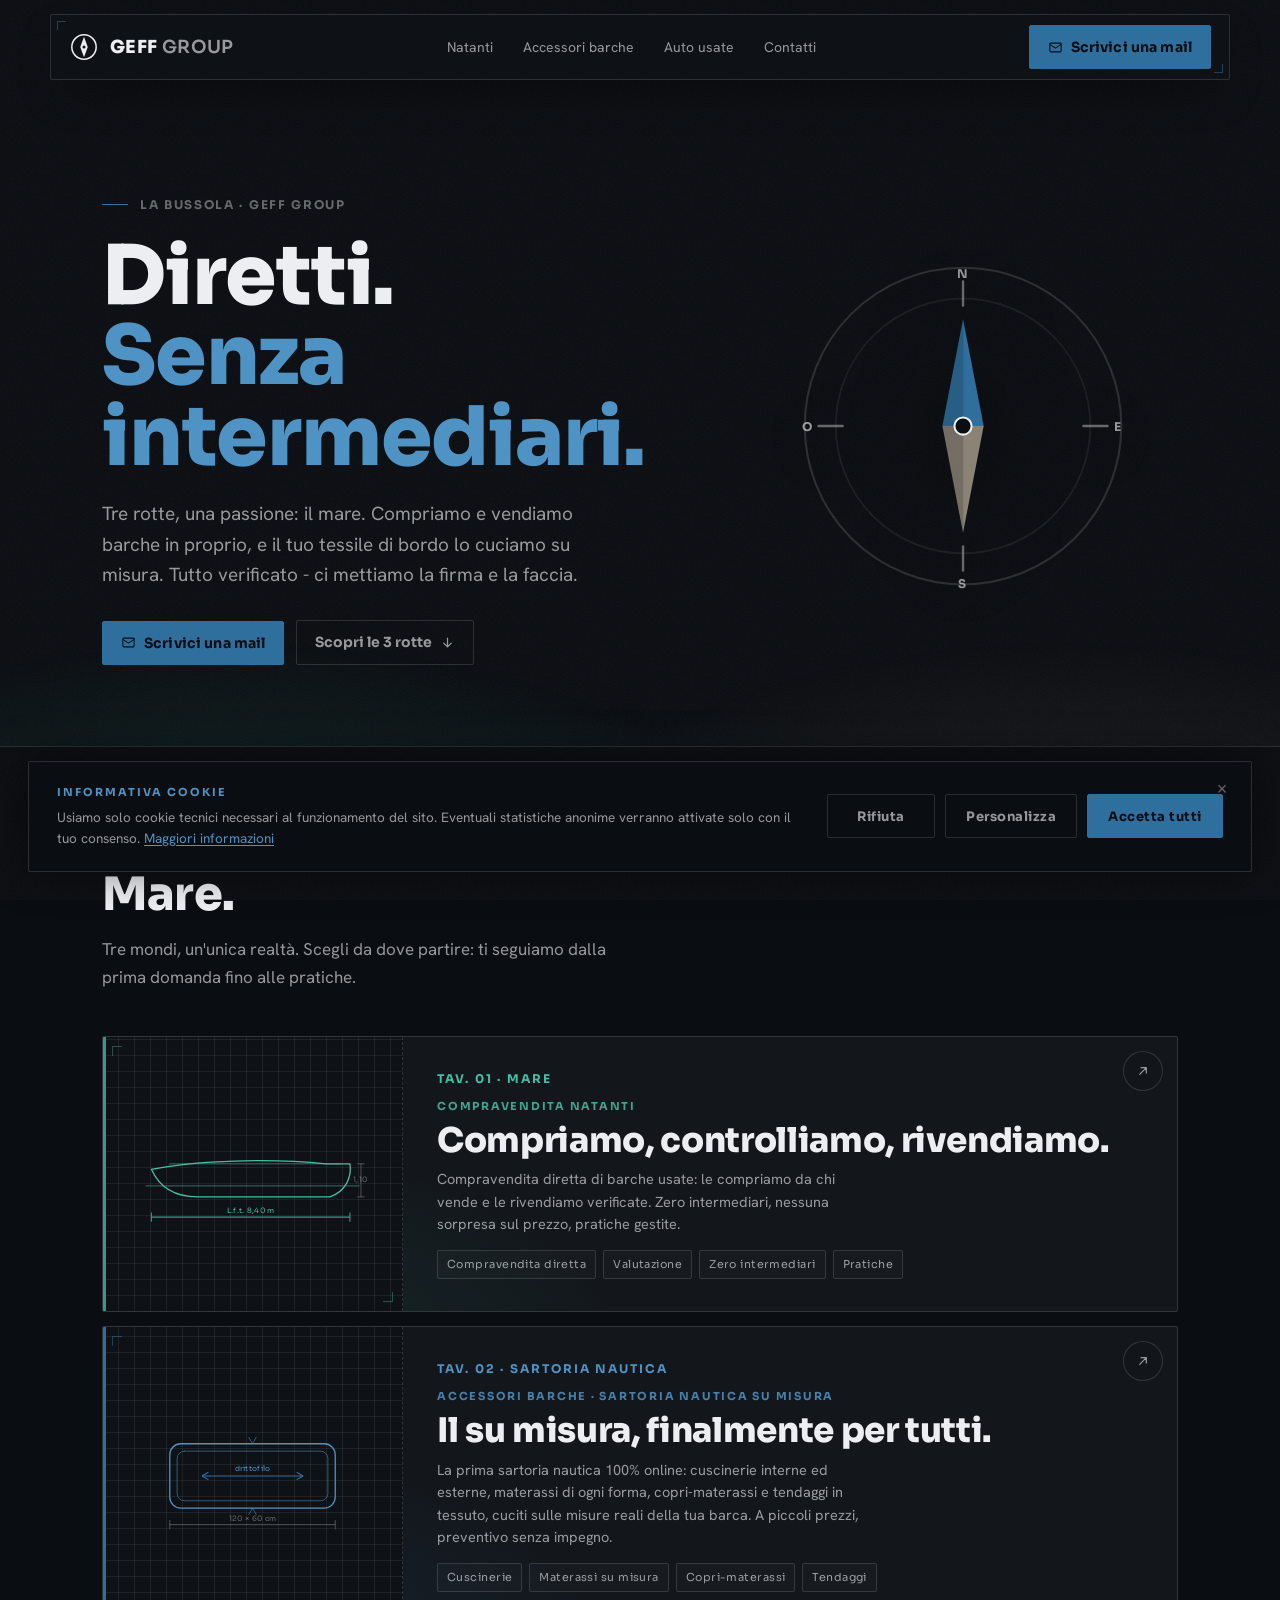
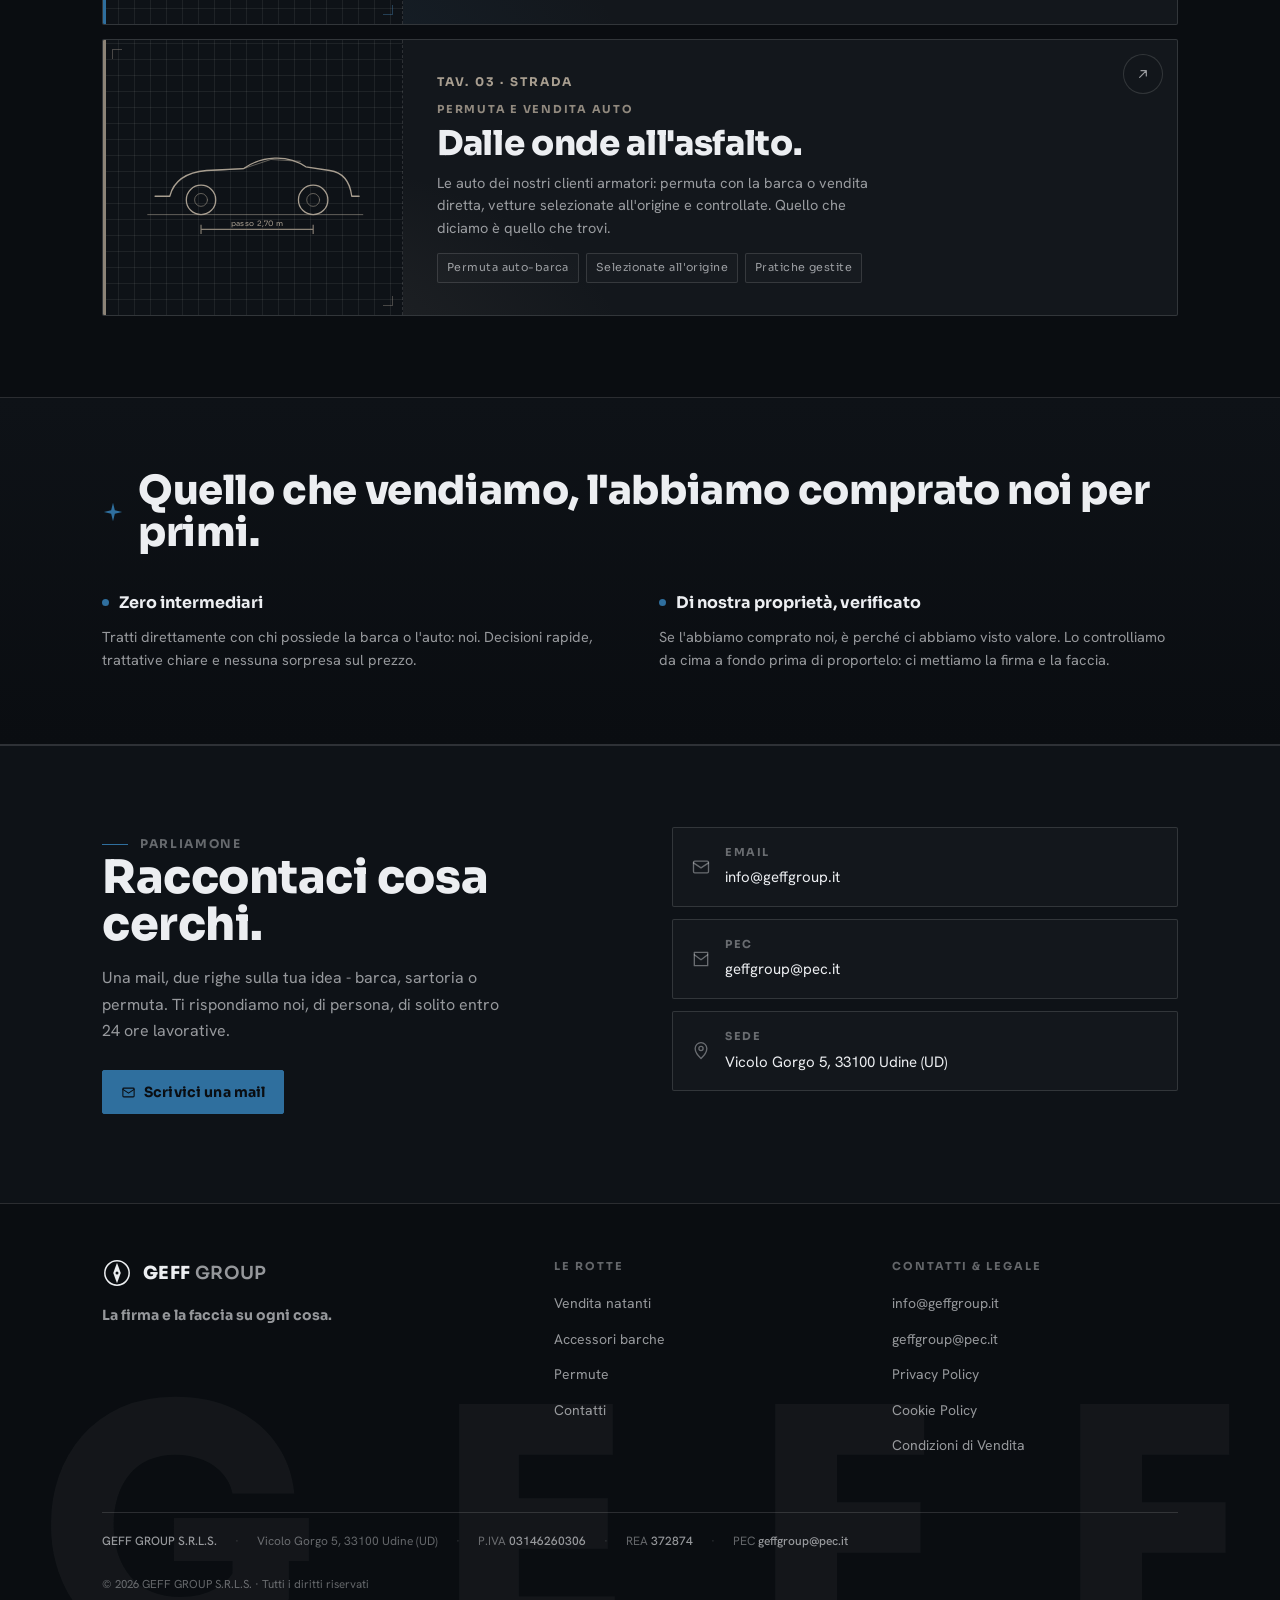
==== commit 831a986f: "feat(legal): condizioni di vendita ribaltate a modello vendita online Riscrive condizioni-di-vendita" ====
--- a/index.html
+++ b/index.html
@@ -5,15 +5,41 @@
 <meta name="viewport" content="width=device-width, initial-scale=1.0, viewport-fit=cover">
 <meta name="theme-color" content="#0b0e12">
 
-<title>GEFF Group — Natanti, sartoria nautica e auto usate | Udine</title>
-<meta name="description" content="GEFF Group: compravendita diretta di natanti e auto usate e sartoria nautica su misura. Zero intermediari, tutto di nostra proprietà, verificato. Bottega di famiglia a Udine, solo per privati.">
+<title>GEFF Group - Natanti, sartoria nautica e auto usate | Udine</title>
+<meta name="description" content="GEFF Group: compravendita diretta online di natanti e auto usate e sartoria nautica su misura. Zero intermediari, tutto di nostra proprietà, verificato. Bottega di famiglia a Udine, solo per privati.">
 
 <!-- Open Graph base -->
 <meta property="og:type" content="website">
 <meta property="og:site_name" content="GEFF Group">
-<meta property="og:title" content="GEFF Group — Diretti, senza intermediari.">
+<meta property="og:title" content="GEFF Group - Diretti, senza intermediari.">
 <meta property="og:description" content="Natanti, sartoria nautica su misura e auto usate. Una bottega di famiglia a Udine, solo per privati.">
 <meta property="og:locale" content="it_IT">
+<meta property="og:url" content="https://geffgroup.it/">
+<meta property="og:image" content="https://geffgroup.it/assets/og-image.png">
+<meta property="og:image:width" content="1200">
+<meta property="og:image:height" content="630">
+<meta property="og:image:alt" content="GEFF Group - Diretti, senza intermediari. Natanti, sartoria nautica e auto usate a Udine.">
+<meta name="twitter:card" content="summary_large_image">
+<meta name="twitter:title" content="GEFF Group - Diretti, senza intermediari.">
+<meta name="twitter:description" content="Natanti, sartoria nautica su misura e auto usate. Una bottega di famiglia a Udine, solo per privati.">
+<meta name="twitter:image" content="https://geffgroup.it/assets/og-image.png">
+<link rel="canonical" href="https://geffgroup.it/">
+
+<!-- Dati strutturati per Google (LocalBusiness) -->
+<script type="application/ld+json">
+{
+  "@context": "https://schema.org",
+  "@type": "LocalBusiness",
+  "name": "GEFF Group",
+  "legalName": "GEFF GROUP S.R.L.S.",
+  "url": "https://geffgroup.it/",
+  "email": "info@geffgroup.it",
+  "image": "https://geffgroup.it/assets/og-image.png",
+  "description": "Compravendita diretta online di natanti e auto usate e sartoria nautica su misura, senza intermediari. Bottega di famiglia a Udine, solo per privati.",
+  "address": { "@type": "PostalAddress", "addressLocality": "Udine", "addressRegion": "UD", "addressCountry": "IT" },
+  "areaServed": ["Friuli-Venezia Giulia", "Veneto"]
+}
+</script>
 
 <link rel="icon" type="image/svg+xml" href="assets/favicon.svg">
 <link rel="preconnect" href="https://fonts.googleapis.com">
@@ -28,7 +54,7 @@
 <!-- HEADER (tieni in sync su tutte le pagine) -->
 <header class="site-header">
   <div class="container header-inner">
-    <a class="brand" href="index.html" aria-label="GEFF Group — Home">
+    <a class="brand" href="index.html" aria-label="GEFF Group - Home">
       <span class="mark" aria-hidden="true">
         <svg viewBox="0 0 32 32" fill="none" stroke="currentColor" stroke-width="1.6">
           <circle cx="16" cy="16" r="13"/>
@@ -71,7 +97,7 @@
         <div>
           <p class="eyebrow hero-eyebrow rv">La Bussola · GEFF Group</p>
           <h1 class="hero-title rv rv-d1">Diretti.<em>Senza intermediari.</em></h1>
-          <p class="hero-lead rv rv-d2">Tre rotte, una passione: il mare. Compriamo e vendiamo barche in proprio, e il tuo tessile di bordo lo cuciamo su misura. Tutto verificato — ci mettiamo la firma e la faccia.</p>
+          <p class="hero-lead rv rv-d2">Tre rotte, una passione: il mare. Compriamo e vendiamo barche in proprio, e il tuo tessile di bordo lo cuciamo su misura. Tutto verificato - ci mettiamo la firma e la faccia.</p>
           <div class="hero-ctas rv rv-d3">
             <button class="btn-cta" type="button" data-open-modal="modal-contatto">
               <svg viewBox="0 0 24 24" fill="none" stroke="currentColor" stroke-width="1.7" stroke-linecap="round" stroke-linejoin="round" aria-hidden="true"><rect x="3" y="5" width="18" height="14" rx="1.5"/><path d="m3 7 9 6 9-6"/></svg>
@@ -124,7 +150,7 @@
 
       <div class="routes">
         <!-- 01 · MARE -->
-        <a class="route rv" data-zona="mare" href="natanti.html" aria-label="Vendita natanti — vai alla pagina">
+        <a class="route rv" data-zona="mare" href="natanti.html" aria-label="Vendita natanti - vai alla pagina">
           <span class="route-draw" aria-hidden="true">
             <svg viewBox="0 0 260 150" role="img" aria-label="Profilo di scafo con quote">
               <!-- scafo -->
@@ -161,7 +187,7 @@
         </a>
 
         <!-- 02 · SARTORIA -->
-        <a class="route rv rv-d1" data-zona="sartoria" href="accessori-barche.html" aria-label="Vendita accessori barche e sartoria nautica — vai alla pagina">
+        <a class="route rv rv-d1" data-zona="sartoria" href="accessori-barche.html" aria-label="Vendita accessori barche e sartoria nautica - vai alla pagina">
           <span class="route-draw" aria-hidden="true">
             <svg viewBox="0 0 260 150" role="img" aria-label="Cartamodello di cuscino con tacche e drittofilo">
               <!-- cuscino / cartamodello -->
@@ -198,7 +224,7 @@
         </a>
 
         <!-- 03 · STRADA -->
-        <a class="route rv rv-d2" data-zona="strada" href="auto-usate.html" aria-label="Permuta e vendita auto — vai alla pagina">
+        <a class="route rv rv-d2" data-zona="strada" href="auto-usate.html" aria-label="Permuta e vendita auto - vai alla pagina">
           <span class="route-draw" aria-hidden="true">
             <svg viewBox="0 0 260 150" role="img" aria-label="Profilo di auto con quota del passo">
               <!-- carrozzeria -->
@@ -264,7 +290,7 @@
         <div>
           <p class="eyebrow rv">Parliamone</p>
           <h2 class="contact-title rv rv-d1" id="contatti-title">Raccontaci cosa cerchi.</h2>
-          <p class="contact-lead rv rv-d2">Una mail, due righe sulla tua idea — barca, sartoria o permuta. Ti rispondiamo noi, di persona, di solito entro 24 ore lavorative.</p>
+          <p class="contact-lead rv rv-d2">Una mail, due righe sulla tua idea - barca, sartoria o permuta. Ti rispondiamo noi, di persona, di solito entro 24 ore lavorative.</p>
           <div class="contact-ctas rv rv-d2">
             <button class="btn-cta" type="button" data-open-modal="modal-contatto">
               <svg viewBox="0 0 24 24" fill="none" stroke="currentColor" stroke-width="1.7" stroke-linecap="round" stroke-linejoin="round" aria-hidden="true"><rect x="3" y="5" width="18" height="14" rx="1.5"/><path d="m3 7 9 6 9-6"/></svg>
@@ -299,7 +325,7 @@
   <div class="container">
     <div class="footer-top">
       <div class="footer-brand">
-        <a class="brand" href="index.html" aria-label="GEFF Group — Home">
+        <a class="brand" href="index.html" aria-label="GEFF Group - Home">
           <span class="mark" aria-hidden="true">
             <svg viewBox="0 0 32 32" fill="none" stroke="currentColor" stroke-width="1.6"><circle cx="16" cy="16" r="13"/><path d="M16 5 L20 16 L16 27 L12 16 Z" fill="currentColor" stroke="none"/><circle cx="16" cy="16" r="1.6" fill="#0f1318" stroke="none"/></svg>
           </span>
@@ -330,7 +356,7 @@
       </div>
     </div>
 
-    <!-- dati azienda reali — da verificare col titolare -->
+    <!-- dati azienda reali - da verificare col titolare -->
     <div class="footer-legal">
       <span><b>GEFF GROUP S.R.L.S.</b></span>
       <span class="sep">·</span>
@@ -366,7 +392,7 @@
       </aside>
       <div class="modal-form-side">
         <form class="geff-form" id="form-contatto">
-          <!-- TODO: generare una access key Web3Forms per info@geffgroup.it su web3forms.com — NON riusare quella di relacs (2e9533d4...), altrimenti le mail vanno a relacs -->
+          <!-- TODO: generare una access key Web3Forms per info@geffgroup.it su web3forms.com - NON riusare quella di relacs (2e9533d4...), altrimenti le mail vanno a relacs -->
           <input type="hidden" name="access_key" value="REPLACE_WITH_GEFF_WEB3FORMS_KEY">
           <input type="hidden" name="subject" value="Richiesta dal sito - GEFF Group">
           <input type="hidden" name="from_name" value="Sito GEFF Group">
@@ -382,13 +408,15 @@
               <input class="form-input" id="c-cognome" name="cognome" type="text" required placeholder="Il tuo cognome" autocomplete="family-name">
             </div>
           </div>
-          <div class="form-group">
-            <label class="form-label" for="c-email">Email</label>
-            <input class="form-input" id="c-email" name="email" type="email" required placeholder="email@esempio.com" autocomplete="email">
-          </div>
-          <div class="form-group">
-            <label class="form-label" for="c-tel">Telefono <span class="opt">(opzionale)</span></label>
-            <input class="form-input" id="c-tel" name="telefono" type="tel" placeholder="+39 333 000 0000" autocomplete="tel">
+          <div class="form-row">
+            <div class="form-group">
+              <label class="form-label" for="c-email">Email</label>
+              <input class="form-input" id="c-email" name="email" type="email" required placeholder="email@esempio.com" autocomplete="email">
+            </div>
+            <div class="form-group">
+              <label class="form-label" for="c-tel">Telefono <span class="opt">(opzionale)</span></label>
+              <input class="form-input" id="c-tel" name="telefono" type="tel" placeholder="+39 333 000 0000" autocomplete="tel">
+            </div>
           </div>
           <div class="form-group">
             <label class="form-label" for="c-richiesta">La tua richiesta</label>
--- a/assets/css/style.css
+++ b/assets/css/style.css
@@ -853,17 +853,52 @@
 /* Modale "Tavola tecnica": sotto il breakpoint mobile le due colonne si
    impilano e l'ingresso diventa verticale (niente slide orizzontale). */
 @media(max-width:760px){
-  .modal.modal-tav{max-width:520px}
-  .modal-tav .modal-split{grid-template-columns:1fr;max-height:calc(100dvh - 24px);overflow-y:auto}
+  /* CONTATTO su mobile: card CENTRATA (non a tutto schermo), con il backdrop
+     visibile intorno. Sfondo fermo (lock via JS) + overscroll-behavior:contain
+     = niente rimbalzo/"slide". Un solo contenitore che scrolla: la .modal. */
+  .modal-backdrop{align-items:center;padding:16px}
+  .modal.modal-tav{
+    max-width:440px;width:100%;max-height:calc(100dvh - 32px);
+    overflow-y:auto;overflow-x:hidden;-webkit-overflow-scrolling:touch;
+    overscroll-behavior:contain;
+  }
+  .modal-tav .modal-split{grid-template-columns:1fr;max-height:none;overflow:visible}
   .modal-tav .modal-plancia{border-right:none;border-bottom:1px solid var(--linea);animation-name:tav-rise}
   .modal-tav .modal-form-side{max-height:none;overflow:visible;animation-name:tav-rise}
   .modal-tav .modal-plancia .modal-sub{max-width:none}
 }
 @keyframes tav-rise{from{opacity:0;transform:translateY(16px)}to{opacity:1;transform:none}}
 
+@media(max-width:600px){
+  /* X di chiusura: staccata dalla cornice e ben visibile.
+     Il mirino d'angolo in alto a dx si fondeva con la X -> lo nascondo qui. */
+  .modal-tav .tk.tr{display:none}
+  .modal-tav .modal-close{
+    top:12px;right:12px;width:44px;height:44px;
+    background:rgba(10,13,17,.9);border:1px solid var(--linea);
+    color:var(--testo);border-radius:10px;
+  }
+  /* Direzione "Griglia serrata": header minimo + campi impacchettati (Nome/
+     Cognome ed Email/Telefono affiancati) così la card resta bassa e si vede
+     tutta senza scroll. Sub, recap ed etichetta scala nascosti su mobile. */
+  .modal-tav .modal-plancia{padding:15px 20px 13px}
+  .modal-tav .modal-draw{width:38px;height:38px;margin-bottom:4px}
+  .modal-tav .modal-plancia .modal-eyebrow{margin-bottom:6px}
+  .modal-tav .modal-plancia .modal-title{font-size:20px;margin:0}
+  .modal-tav .modal-plancia .modal-sub{display:none}
+  .modal-tav .modal-recap{display:none}
+  .modal-tav .modal-tav-tag{display:none}
+  .modal-tav .modal-form-side{padding:14px 20px 16px}
+  .modal-tav .form-textarea{min-height:60px}
+  /* Email più larga del telefono: così il placeholder non si taglia. */
+  .modal-tav .form-row:has(#c-email){grid-template-columns:1.3fr 1fr}
+}
+
 @media(max-width:480px){
-  /* CONTATTO: compatta la modale così sta in una schermata senza scroll */
-  .modal-backdrop{padding:12px}
+  /* CONTATTO: compatta la modale così sta in una schermata senza scroll.
+     Nota: la modale contatto (.modal-tav) resta fullscreen — vedi blocco 760px.
+     Il padding:0 sul backdrop non riporta la card galleggiante. */
+  .modal-backdrop{padding:0}
   .modal{padding:22px 20px 24px;max-height:calc(100dvh - 24px)}
   .modal-eyebrow{margin-bottom:9px}
   .modal-title{font-size:21px;margin-bottom:5px}
